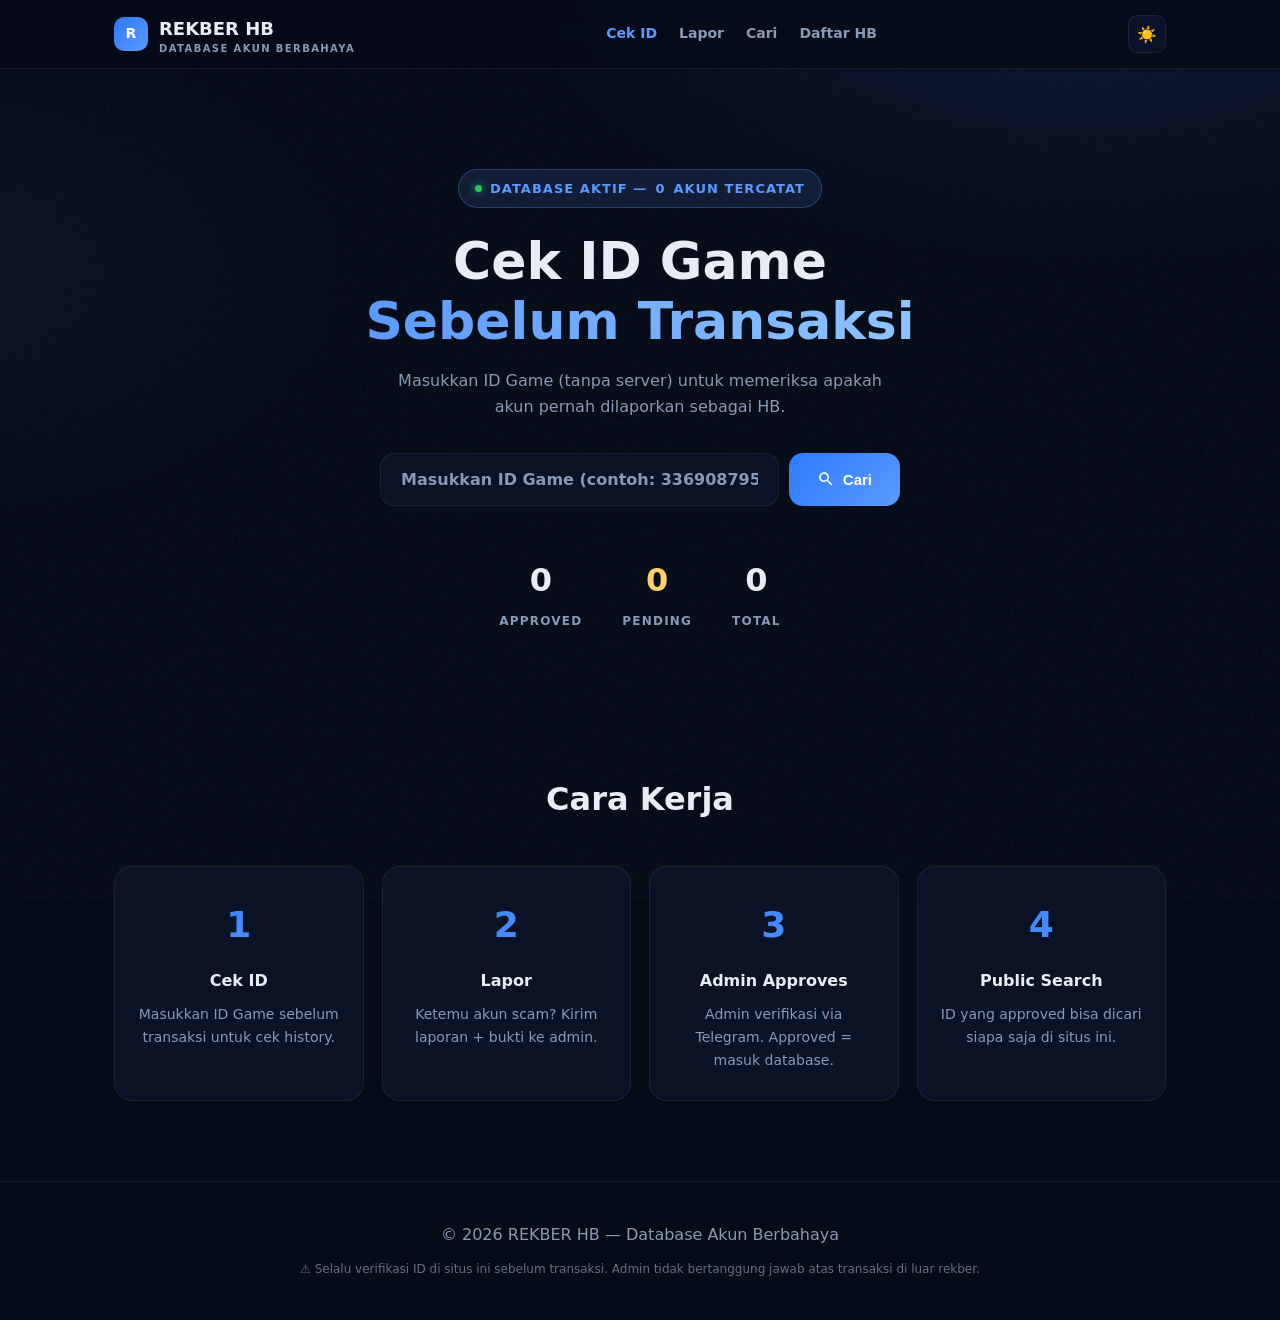
==== hb/index.html @ 45c77234 "Add REKBER HB frontend (database akun berbahaya)" ====
<!DOCTYPE html>
<html lang="id">
<head>
  <meta charset="UTF-8">
  <meta name="viewport" content="width=device-width, initial-scale=1.0">
  <title>REKBER HB — Database Akun Berbahaya</title>
  <meta name="description" content="Database akun berbahaya (HB) untuk komunitas Rekber. Cek ID game sebelum transaksi.">
  <script>document.documentElement.dataset.theme = localStorage.getItem('rekber-theme') || 'dark';</script>
  <link rel="stylesheet" href="assets/css/style.css">
  <link rel="icon" href="assets/img/logo.png">
</head>
<body>

  <!-- Background Effects -->
  <div class="bg-mesh" aria-hidden="true"></div>
  <div class="noise-overlay" aria-hidden="true"></div>

  <!-- NAVBAR -->
  <nav class="navbar">
    <div class="container nav-inner">
      <a href="index.html" class="logo">
        <div class="logo-mark">R</div>
        <div>REKBER HB<small>Database Akun Berbahaya</small></div>
      </a>
      <div class="nav-links">
        <a href="index.html" class="active">Cek ID</a>
        <a href="lapor.html">Lapor</a>
        <a href="search.html">Cari</a>
        <a href="list.html">Daftar HB</a>
      </div>
      <button class="theme-toggle" id="themeToggle" title="Ganti mode">🌙</button>
    </div>
  </nav>

  <!-- HERO + SEARCH -->
  <main class="hero">
    <div class="container">
      <div class="hero-badge">
        <span class="dot"></span>
        Database Aktif — <span id="count">0</span> Akun Tercatat
      </div>

      <h1>Cek ID Game<br><span class="text-gradient">Sebelum Transaksi</span></h1>
      <p>Masukkan ID Game (tanpa server) untuk memeriksa apakah akun pernah dilaporkan sebagai HB.</p>

      <form class="search-box" id="searchForm">
        <input type="text" inputmode="numeric" name="gameId" placeholder="Masukkan ID Game (contoh: 336908795)" autocomplete="off" required>
        <button type="submit">
          <svg viewBox="0 0 24 24"><path d="M15.5 14h-.79l-.28-.27C15.41 12.59 16 11.11 16 9.5 16 5.91 13.09 3 9.5 3S3 5.91 3 9.5 5.91 16 9.5 16c1.61 0 3.09-.59 4.23-1.57l.27.28v.79l5 4.99L20.49 19l-4.99-5zm-6 0C7.01 14 5 11.99 5 9.5S7.01 5 9.5 5 14 7.01 14 9.5 11.99 14 9.5 14z"/></svg>
          Cari
        </button>
      </form>

      <div class="search-result" id="searchResult" style="display:none;">
        <!-- Result will be populated by JS -->
      </div>

      <!-- Quick Stats -->
      <div class="stats">
        <div class="stat">
          <span class="stat-num" id="statApproved">0</span>
          <span class="stat-label">Approved</span>
        </div>
        <div class="stat">
          <span class="stat-num pending" id="statPending">0</span>
          <span class="stat-label">Pending</span>
        </div>
        <div class="stat">
          <span class="stat-num" id="statTotal">0</span>
          <span class="stat-label">Total</span>
        </div>
      </div>
    </div>
  </main>

  <!-- FEATURES -->
  <section class="section">
    <div class="container">
      <h2>Cara Kerja</h2>
      <div class="steps">
        <div class="step">
          <span class="num">1</span>
          <h3>Cek ID</h3>
          <p>Masukkan ID Game sebelum transaksi untuk cek history.</p>
        </div>
        <div class="step">
          <span class="num">2</span>
          <h3>Lapor</h3>
          <p>Ketemu akun scam? Kirim laporan + bukti ke admin.</p>
        </div>
        <div class="step">
          <span class="num">3</span>
          <h3>Admin Approves</h3>
          <p>Admin verifikasi via Telegram. Approved = masuk database.</p>
        </div>
        <div class="step">
          <span class="num">4</span>
          <h3>Public Search</h3>
          <p>ID yang approved bisa dicari siapa saja di situs ini.</p>
        </div>
      </div>
    </div>
  </section>

  <!-- FOOTER -->
  <footer>
    <div class="container">
      <p>© <span id="year"></span> REKBER HB — Database Akun Berbahaya</p>
      <p class="disclaimer">⚠️ Selalu verifikasi ID di situs ini sebelum transaksi. Admin tidak bertanggung jawab atas transaksi di luar rekber.</p>
    </div>
  </footer>

  <script src="assets/js/config.js"></script>
  <script src="assets/js/app.js"></script>
</body>
</html>
---- hb/assets/css/style.css ----
:root{
  --bg:#060b18;
  --surface:rgba(12,22,45,.75);
  --card:#0a1326;
  --line:rgba(255,255,255,.07);
  --ink:#e8edf5;
  --muted:#8899b4;
  --blue:#5b9aff;
  --red:#ff4757;
  --green:#22c55e;
  --gold:#ffd166;
  --shadow:0 18px 45px -18px rgba(0,0,0,.55);
}
[data-theme="light"]{
  --bg:#f4f7fc;
  --surface:rgba(255,255,255,.9);
  --card:#fff;
  --line:rgba(12,22,45,.10);
  --ink:#0c162d;
  --muted:#4b5d7c;
  --shadow:0 18px 45px -18px rgba(15,40,90,.25);
}
*{margin:0;padding:0;box-sizing:border-box}
html{scroll-behavior:smooth}
body{background:var(--bg);color:var(--ink);font-family:'Plus Jakarta Sans',system-ui,sans-serif;font-size:16px;line-height:1.65;min-height:100vh;overflow-x:hidden}
a{color:inherit;text-decoration:none}
.container{max-width:1100px;margin:0 auto;padding:0 24px}

/* Background */
.bg-mesh{position:fixed;inset:0;z-index:-2;background:radial-gradient(900px 480px at 85% -5%,rgba(45,122,255,.12),transparent 65%),radial-gradient(700px 420px at -5% 30%,rgba(91,154,255,.06),transparent 60%),var(--bg)}
.noise-overlay{position:fixed;inset:0;z-index:-1;opacity:.03;background-image:url("data:image/svg+xml,%3Csvg viewBox='0 0 256 256' xmlns='http://www.w3.org/2000/svg'%3E%3Cfilter id='n'%3E%3CfeTurbulence type='fractalNoise' baseFrequency='0.85' numOctaves='4' stitchTiles='stitch'/%3E%3C/filter%3E%3Crect width='100%25' height='100%25' filter='url(%23n)'/%3E%3C/svg%3E")}

/* Navbar */
.navbar{position:sticky;top:0;z-index:100;background:rgba(6,11,24,.85);backdrop-filter:blur(14px);border-bottom:1px solid var(--line)}
[data-theme="light"] .navbar{background:rgba(244,247,252,.85)}
.nav-inner{display:flex;align-items:center;justify-content:space-between;height:68px}
.logo{display:flex;align-items:center;gap:11px;font-weight:800;font-size:18px}
.logo-mark{width:34px;height:34px;border-radius:10px;background:linear-gradient(135deg,#2d7aff,#5b9aff);display:grid;place-items:center;color:#fff;font-size:14px;font-weight:800}
.logo small{display:block;font-size:10px;font-weight:600;letter-spacing:.14em;color:var(--muted);text-transform:uppercase;line-height:1}
.nav-links{display:flex;gap:22px}
.nav-links a{font-size:14px;font-weight:600;color:var(--muted);transition:color .2s}
.nav-links a:hover,.nav-links a.active{color:var(--blue)}
.theme-toggle{width:38px;height:38px;border-radius:10px;border:1px solid var(--line);background:var(--surface);color:var(--muted);cursor:pointer;font-size:16px}
@media(max-width:640px){.nav-links{display:none}}

/* Hero */
.hero{padding:100px 0 60px;text-align:center}
.hero-badge{display:inline-flex;align-items:center;gap:8px;font-size:13px;font-weight:700;letter-spacing:.08em;text-transform:uppercase;color:var(--blue);background:rgba(91,154,255,.12);border:1px solid rgba(91,154,255,.3);padding:8px 16px;border-radius:100px;margin-bottom:24px}
.hero-badge .dot{width:7px;height:7px;border-radius:50%;background:var(--green);box-shadow:0 0 10px var(--green);animation:pulse 2s infinite}
@keyframes pulse{50%{opacity:.5}}
.hero h1{font-size:clamp(30px,5vw,52px);font-weight:800;line-height:1.15;margin-bottom:16px}
.text-gradient{background:linear-gradient(90deg,var(--blue),#8ec5ff);-webkit-background-clip:text;background-clip:text;-webkit-text-fill-color:transparent}
.hero p{color:var(--muted);max-width:520px;margin:0 auto 32px}

/* Search Box */
.search-box{display:flex;gap:10px;max-width:520px;margin:0 auto 24px}
.search-box input{flex:1;background:var(--card);border:1px solid var(--line);color:var(--ink);font-family:inherit;font-size:16px;font-weight:600;padding:16px 20px;border-radius:14px;outline:none;transition:border .2s}
.search-box input:focus{border-color:var(--blue)}
.search-box input::placeholder{color:var(--muted)}
.search-box button{display:inline-flex;align-items:center;gap:8px;background:linear-gradient(135deg,#2d7aff,#5b9aff);color:#fff;font-weight:700;font-size:15px;padding:16px 28px;border:none;border-radius:14px;cursor:pointer;transition:transform .2s;white-space:nowrap}
.search-box button:hover{transform:translateY(-2px)}
.search-box button svg{width:18px;height:18px;fill:currentColor}
@media(max-width:480px){.search-box{flex-direction:column}.search-box button{justify-content:center}}

/* Search Result */
.search-result{max-width:520px;margin:0 auto;background:var(--card);border:1px solid var(--line);border-radius:18px;padding:24px;text-align:left}
.search-result.found{border-color:rgba(255,71,87,.4)}
.search-result.clean{border-color:rgba(34,197,94,.4)}
.search-result .loading{color:var(--muted);text-align:center;padding:20px}
.loading .dot{display:inline-block;width:8px;height:8px;border-radius:50%;background:var(--blue);margin-right:8px;animation:pulse 1s infinite}
.result-header{margin-bottom:16px}
.status-badge{display:inline-block;font-size:12px;font-weight:800;letter-spacing:.06em;padding:6px 14px;border-radius:100px}
.status-badge.danger{background:rgba(255,71,87,.15);color:var(--red);border:1px solid rgba(255,71,87,.3)}
.status-badge.safe{background:rgba(34,197,94,.15);color:var(--green);border:1px solid rgba(34,197,94,.3)}
.result-body{display:flex;gap:16px;margin-bottom:16px}
.result-body img{width:80px;height:80px;border-radius:12px;object-fit:cover;flex:none}
.result-info h3{font-size:18px;margin-bottom:8px}
.result-info p{font-size:14px;color:var(--muted);margin-bottom:4px}
.result-info .approved{color:var(--green);font-weight:600;font-size:13px;margin-top:8px}
.btn-detail{display:inline-block;margin-top:8px;font-size:14px;font-weight:700;color:var(--blue)}
.search-result.show{display:block;animation:fadeUp .4s ease}
@keyframes fadeUp{from{opacity:0;transform:translateY(12px)}to{opacity:1;transform:none}}
.hint{font-size:13px;color:var(--muted);margin-top:8px}

/* Stats */
.stats{display:flex;justify-content:center;gap:40px;margin-top:48px}
.stat{text-align:center}
.stat-num{font-size:32px;font-weight:800;display:block}
.stat-num.pending{color:var(--gold)}
.stat-label{font-size:12px;font-weight:600;letter-spacing:.1em;text-transform:uppercase;color:var(--muted)}

/* Steps */
.section{padding:80px 0}
.section h2{text-align:center;font-size:32px;font-weight:800;margin-bottom:40px}
.steps{display:grid;grid-template-columns:repeat(4,1fr);gap:18px}
.step{background:var(--card);border:1px solid var(--line);border-radius:18px;padding:28px 22px;text-align:center}
.step .num{display:block;font-size:36px;font-weight:800;background:linear-gradient(135deg,#2d7aff,#5b9aff);-webkit-background-clip:text;background-clip:text;-webkit-text-fill-color:transparent;margin-bottom:14px}
.step h3{font-size:16px;margin-bottom:8px}
.step p{font-size:14px;color:var(--muted)}
@media(max-width:800px){.steps{grid-template-columns:repeat(2,1fr)}}
@media(max-width:480px){.steps{grid-template-columns:1fr}}

/* Footer */
footer{border-top:1px solid var(--line);padding:40px 0;text-align:center;color:var(--muted)}
footer .disclaimer{font-size:12px;margin-top:12px;opacity:.7}
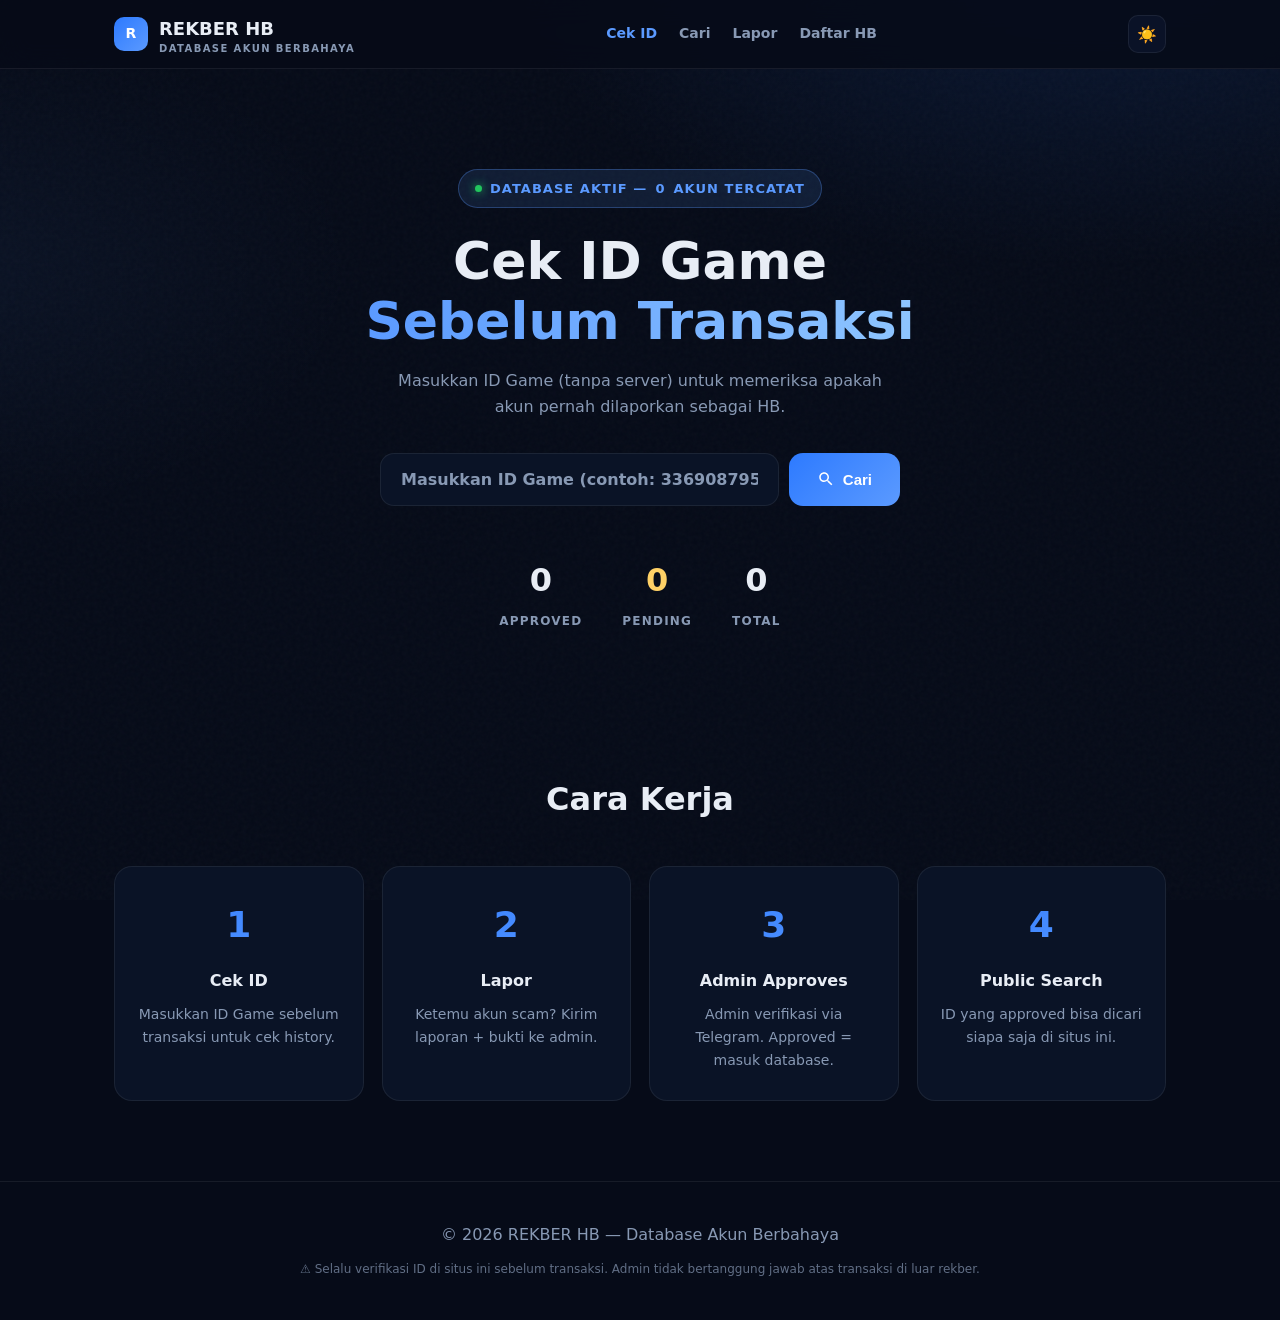
==== commit a25ee5e7: "Fix menu: tambah hamburger mobile + halaman search.html" ====
--- a/hb/index.html
+++ b/hb/index.html
@@ -22,13 +22,16 @@
         <div class="logo-mark">R</div>
         <div>REKBER HB<small>Database Akun Berbahaya</small></div>
       </a>
-      <div class="nav-links">
+      <div class="nav-links" id="navLinks">
         <a href="index.html" class="active">Cek ID</a>
+        <a href="search.html">Cari</a>
         <a href="lapor.html">Lapor</a>
-        <a href="search.html">Cari</a>
         <a href="list.html">Daftar HB</a>
       </div>
-      <button class="theme-toggle" id="themeToggle" title="Ganti mode">🌙</button>
+      <div class="nav-cta">
+        <button class="theme-toggle" id="themeToggle" title="Ganti mode">🌙</button>
+        <button class="hamburger" id="hamburger" aria-label="Menu">☰</button>
+      </div>
     </div>
   </nav>
 
--- a/hb/assets/css/style.css
+++ b/hb/assets/css/style.css
@@ -41,7 +41,15 @@
 .nav-links a{font-size:14px;font-weight:600;color:var(--muted);transition:color .2s}
 .nav-links a:hover,.nav-links a.active{color:var(--blue)}
 .theme-toggle{width:38px;height:38px;border-radius:10px;border:1px solid var(--line);background:var(--surface);color:var(--muted);cursor:pointer;font-size:16px}
-@media(max-width:640px){.nav-links{display:none}}
+.nav-cta{display:flex;align-items:center;gap:10px}
+.hamburger{display:none;width:38px;height:38px;border-radius:10px;border:1px solid var(--line);background:var(--surface);color:var(--ink);cursor:pointer;font-size:18px}
+@media(max-width:640px){
+  .hamburger{display:block}
+  .nav-links{display:none;position:absolute;top:68px;left:0;right:0;flex-direction:column;gap:0;background:var(--surface);backdrop-filter:blur(14px);border-bottom:1px solid var(--line);padding:8px 24px 16px}
+  .nav-links.open{display:flex}
+  .nav-links a{padding:12px 0;border-bottom:1px solid var(--line);font-size:15px}
+  .nav-links a:last-child{border-bottom:none}
+}
 
 /* Hero */
 .hero{padding:100px 0 60px;text-align:center}
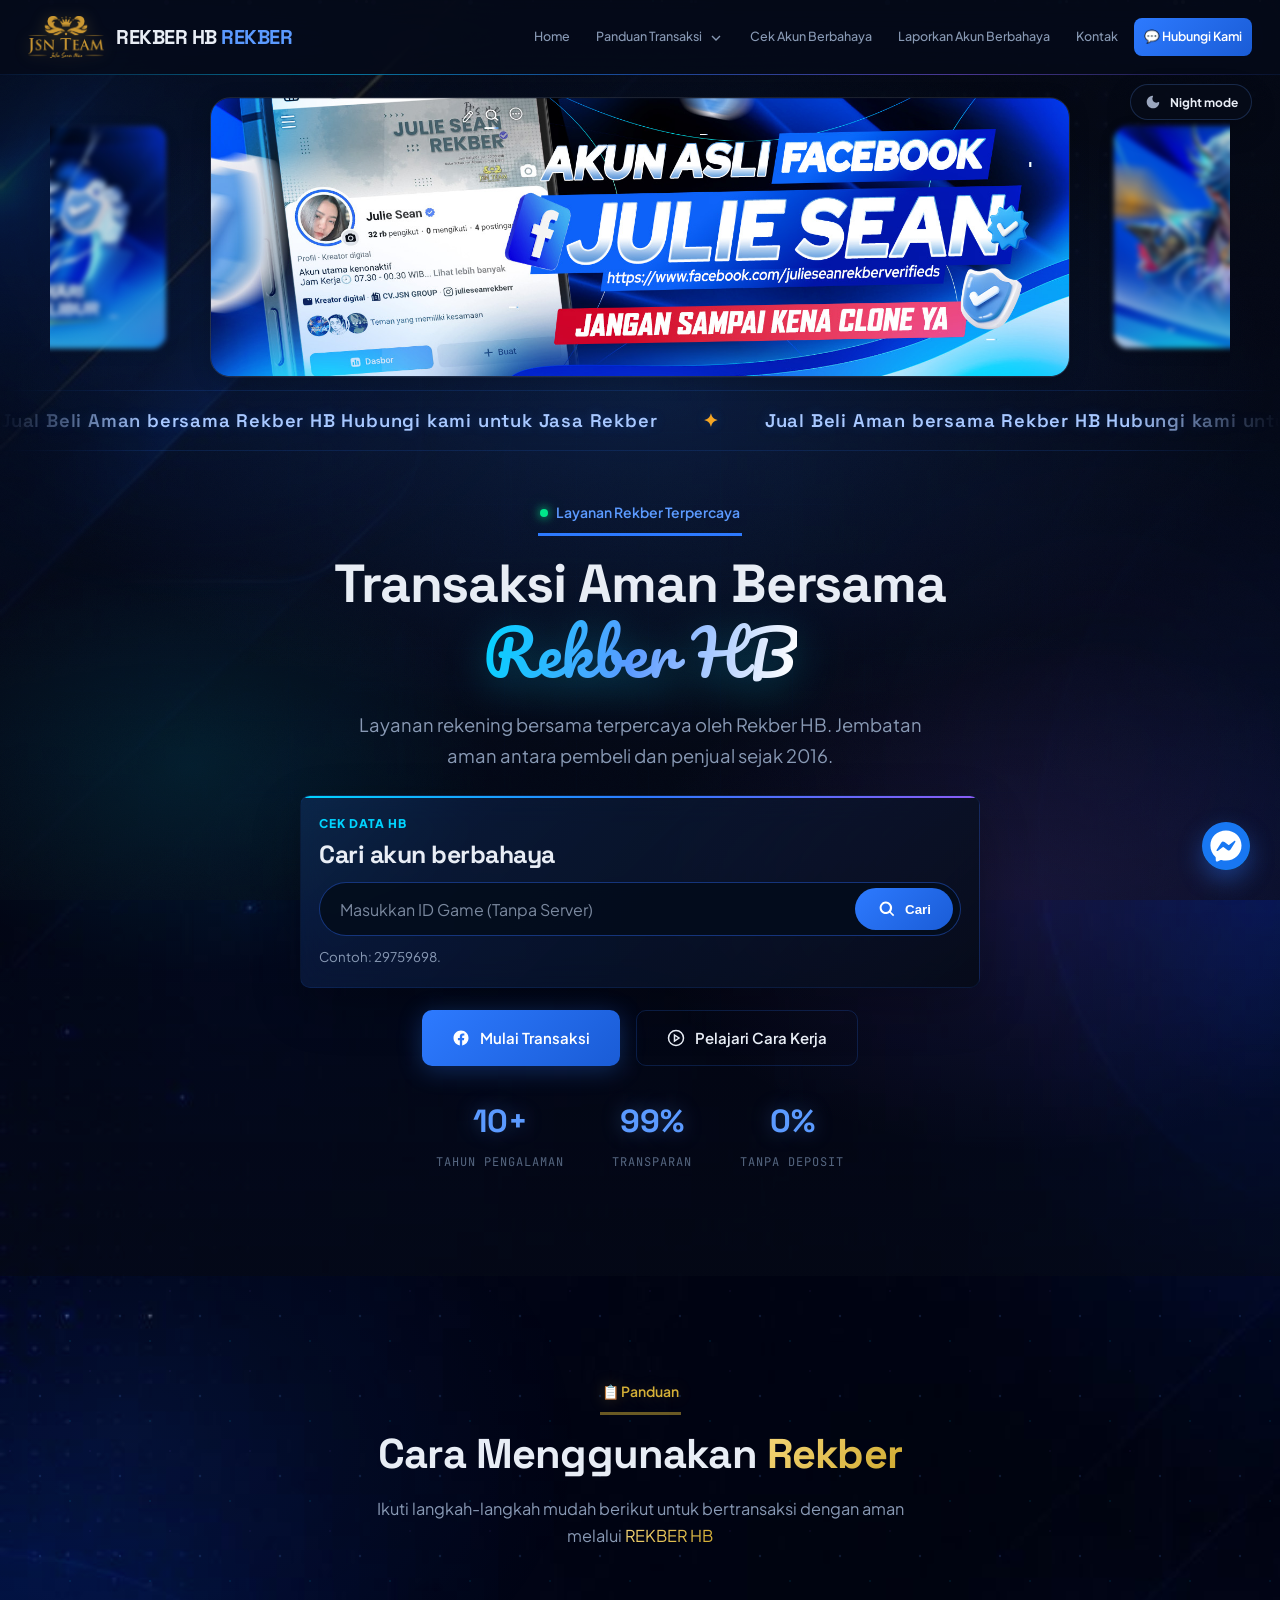
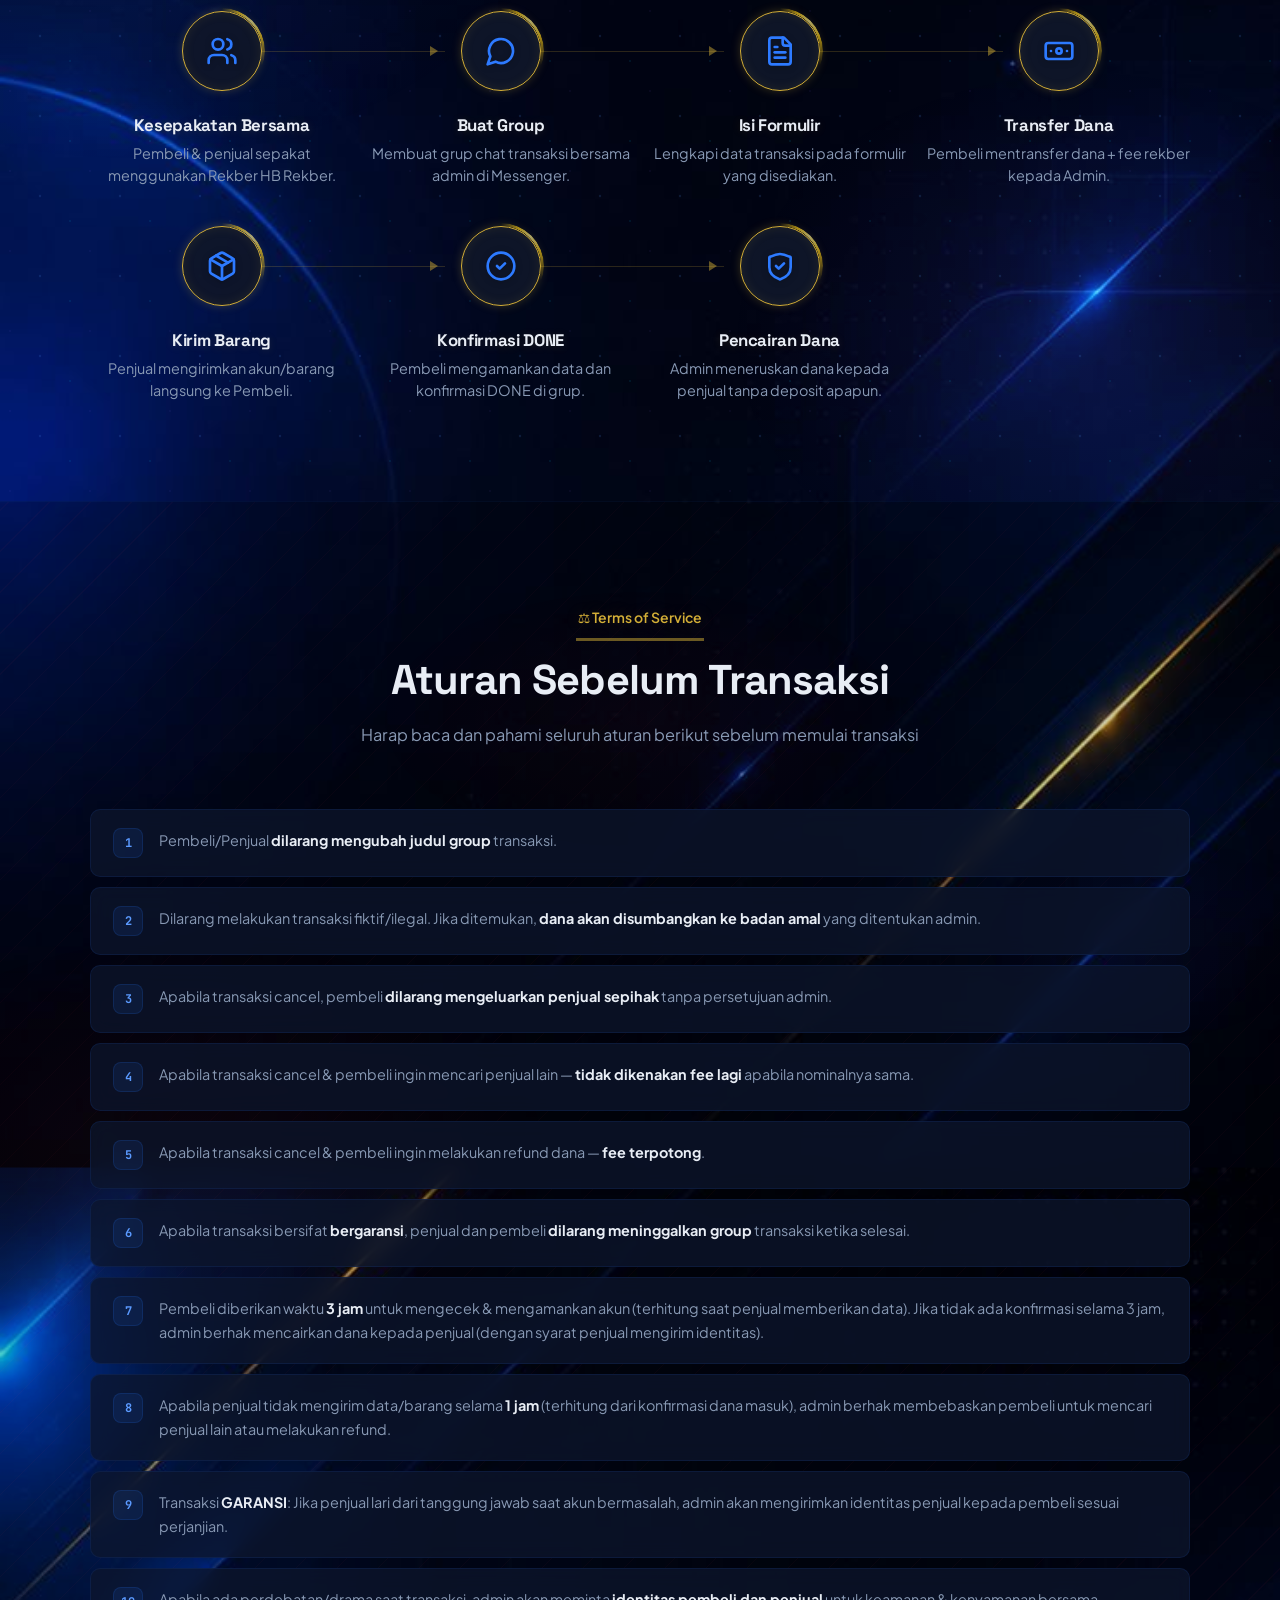
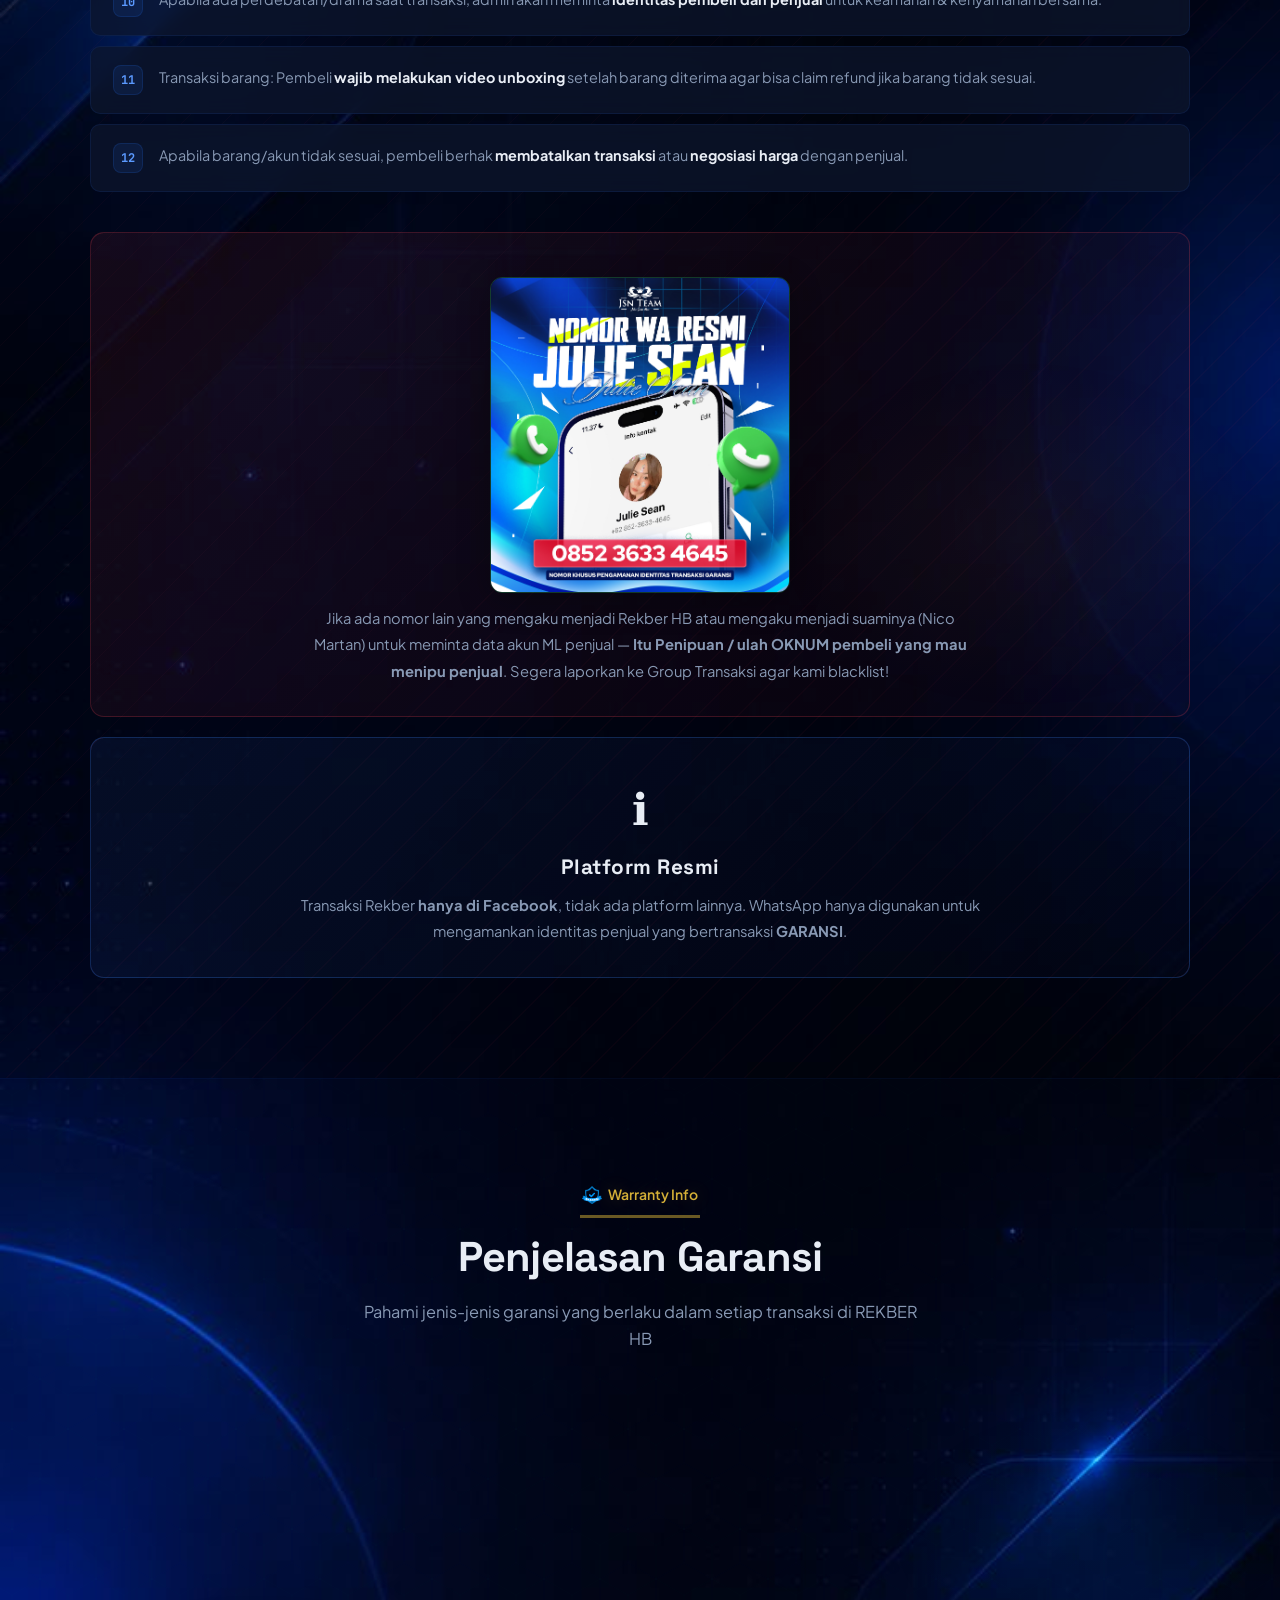
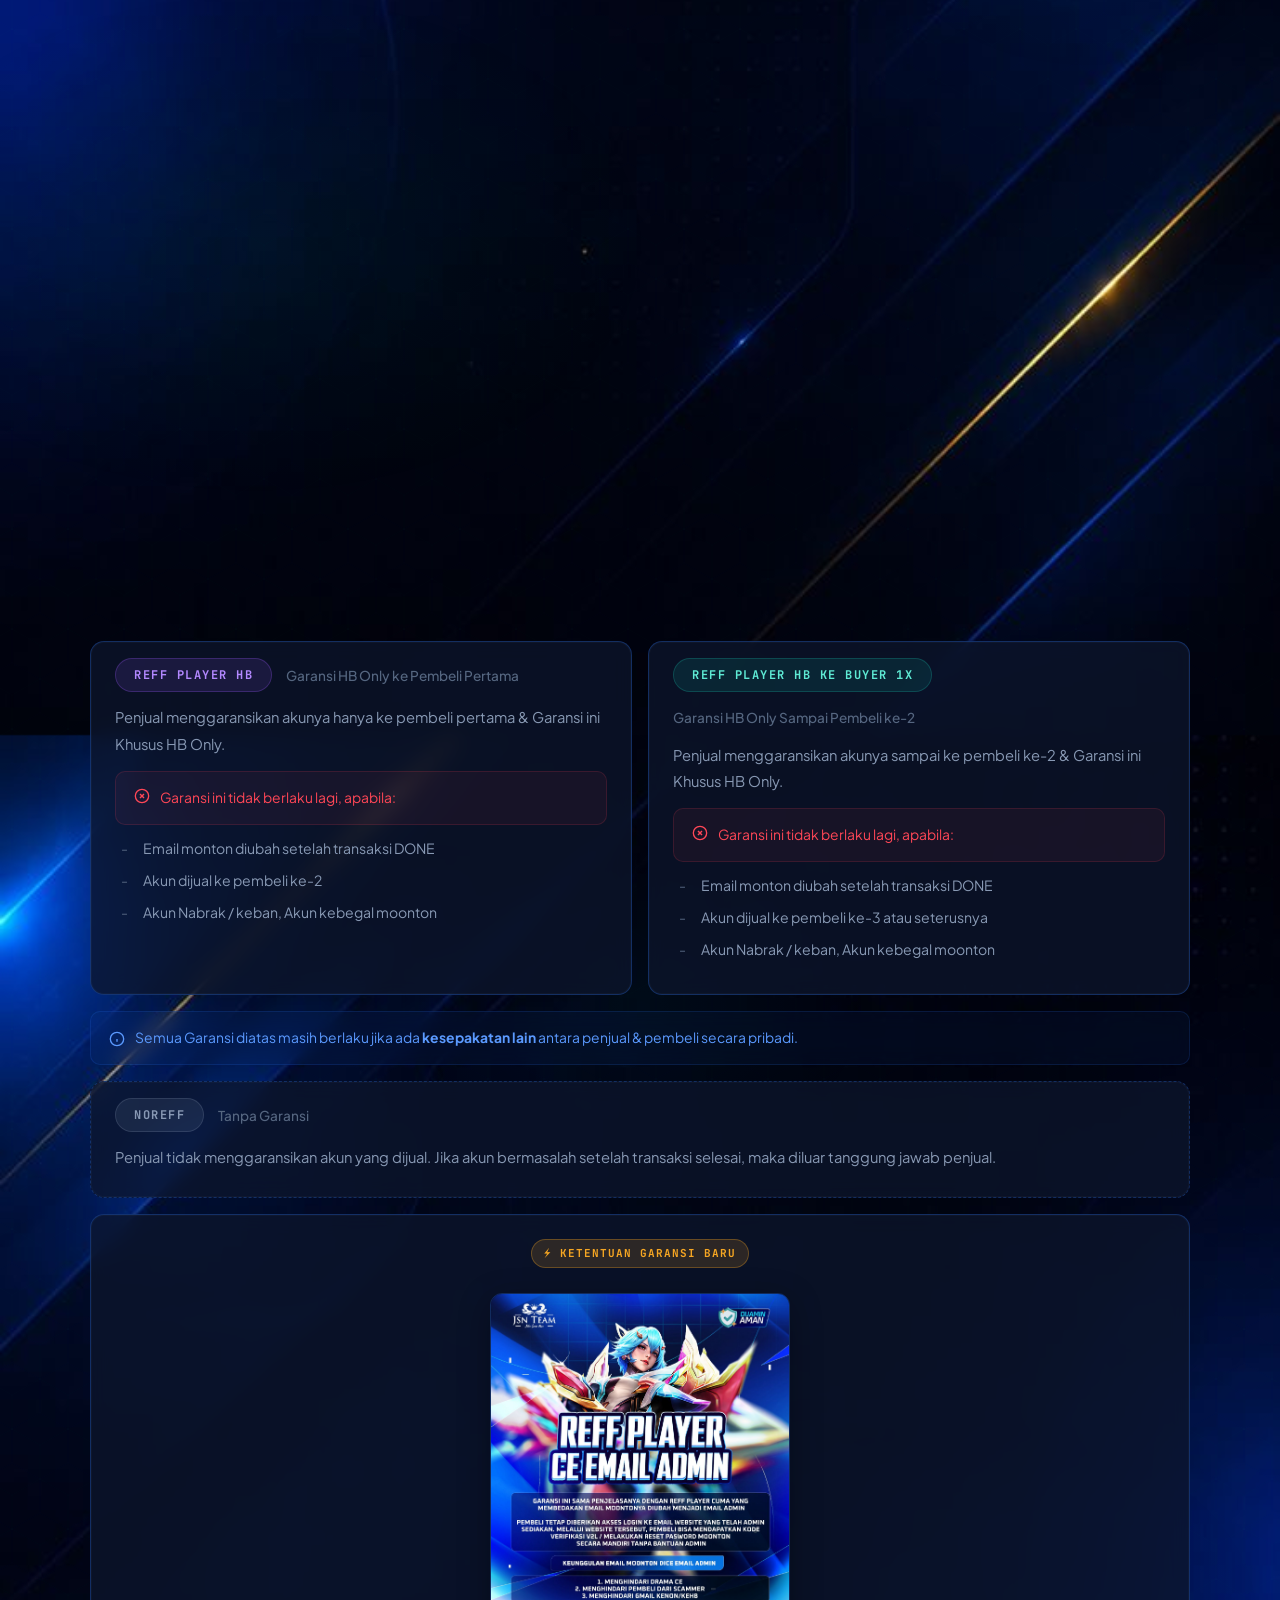
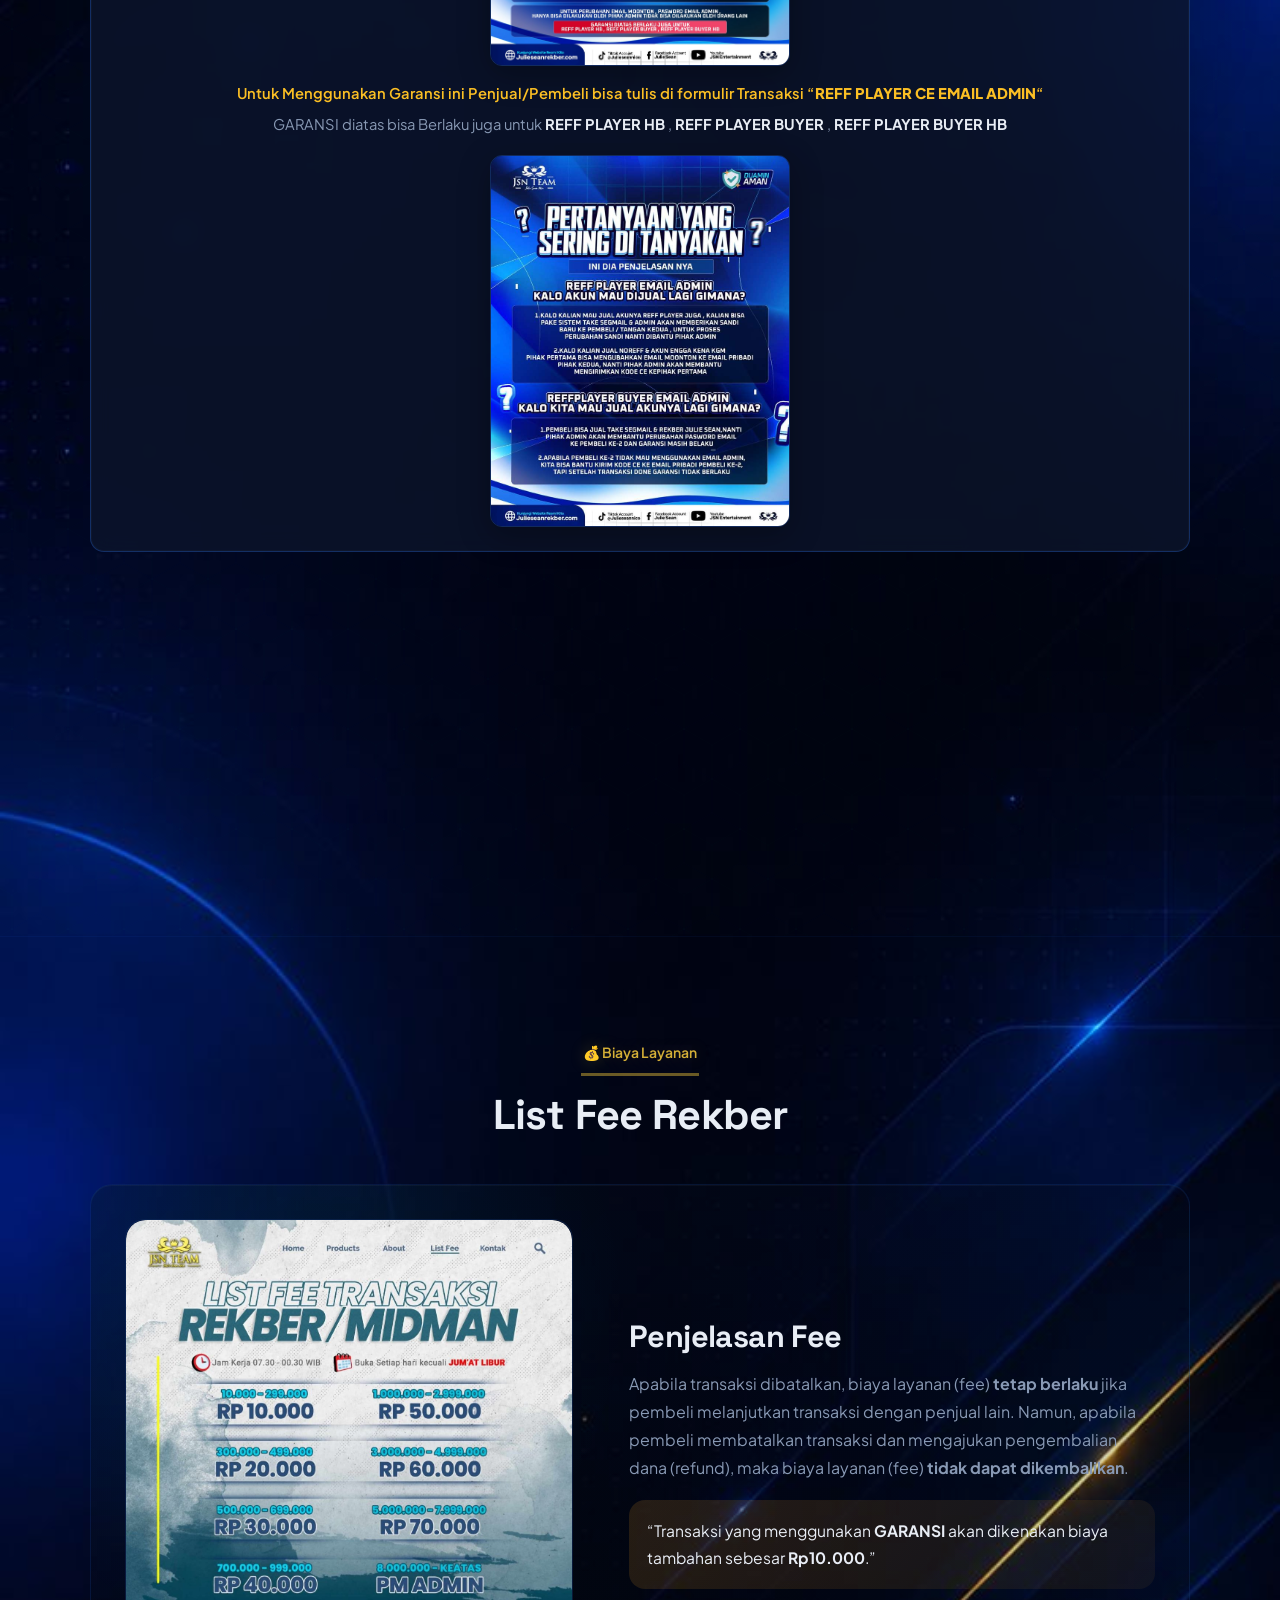
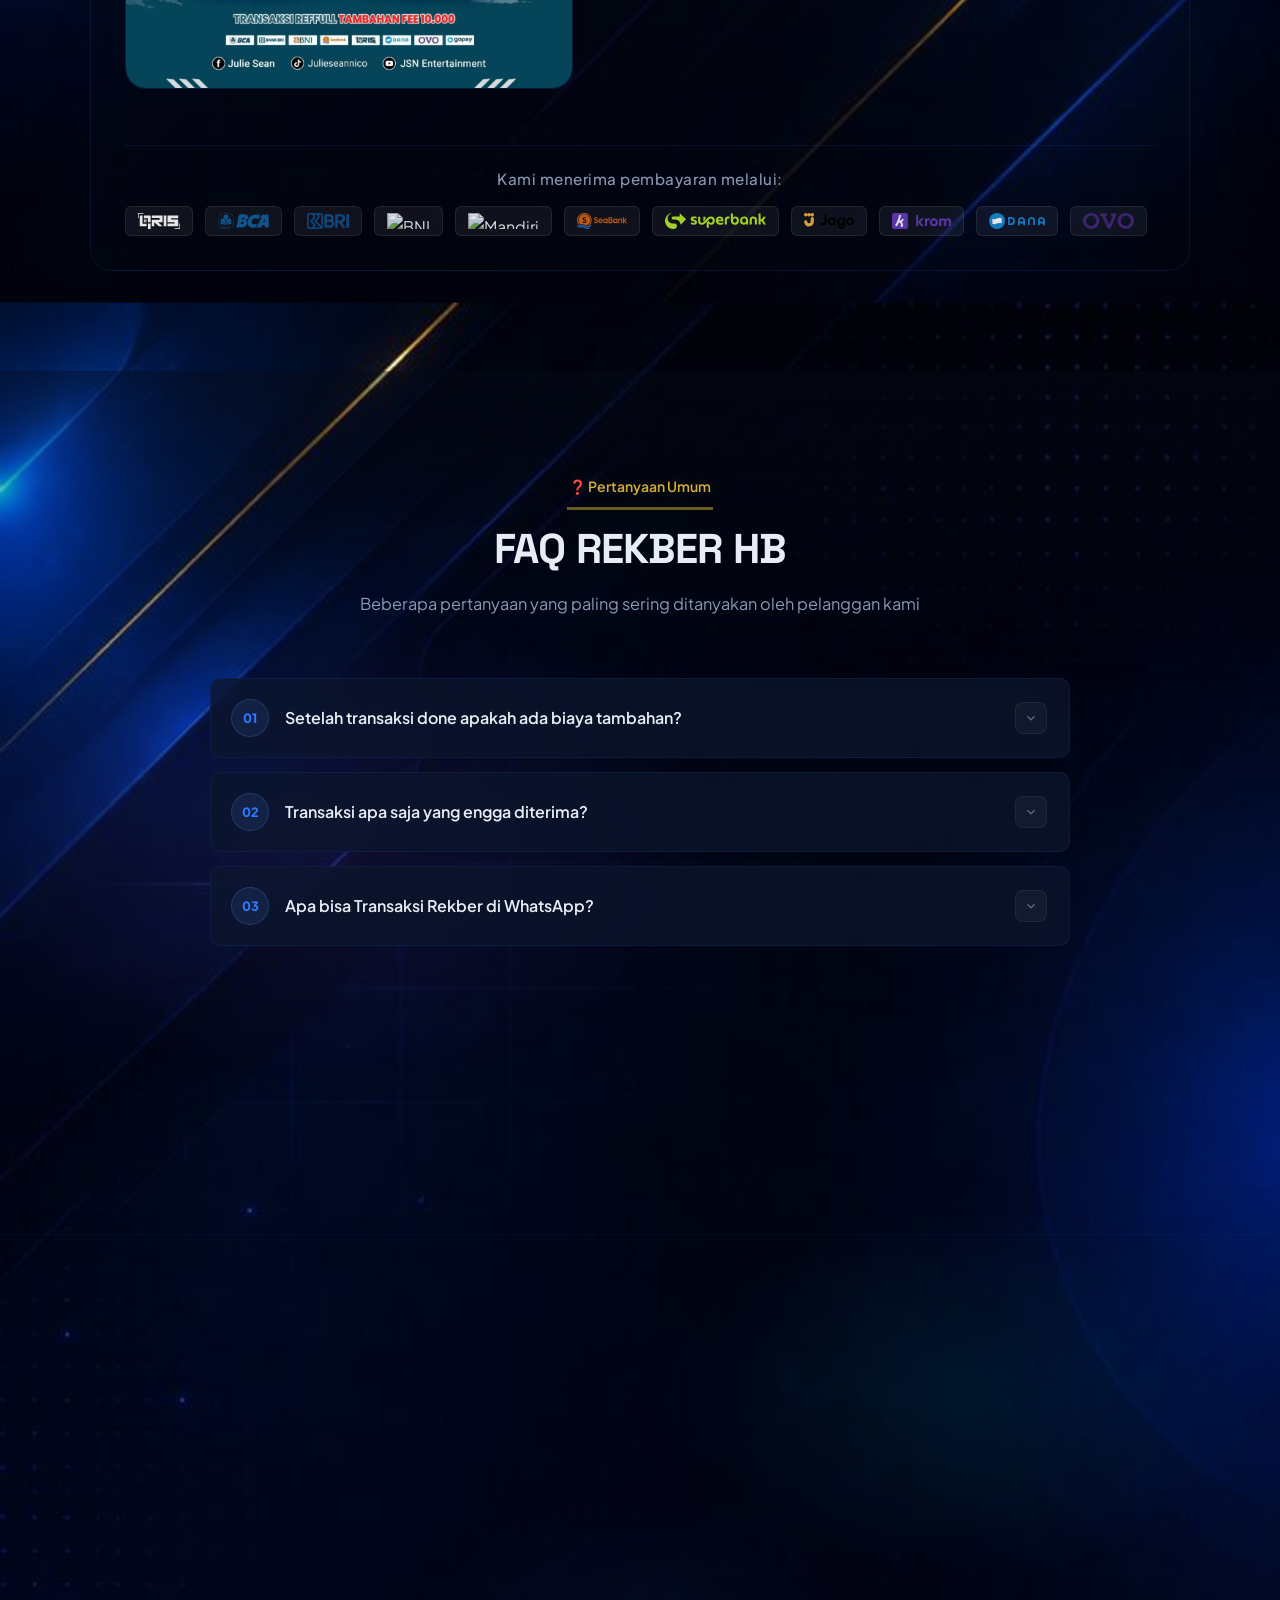
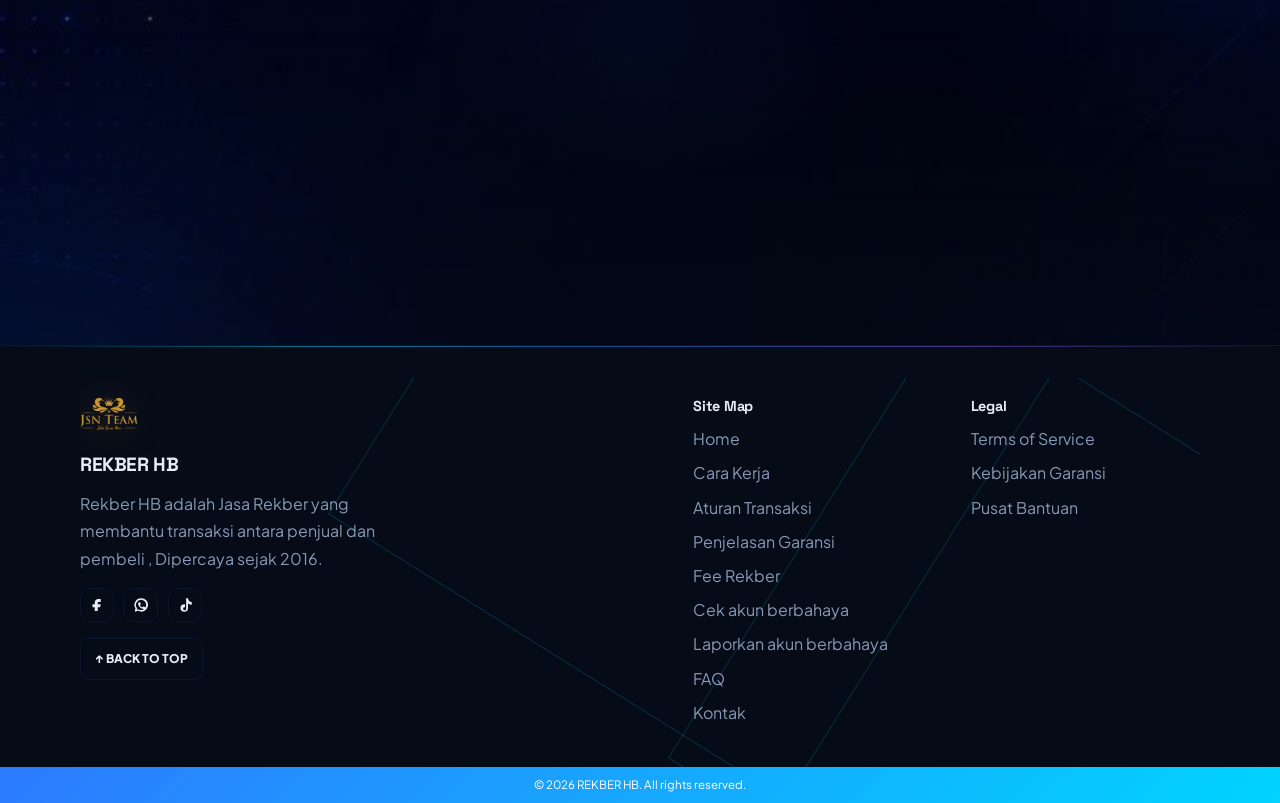
==== commit ef5ba892: "Frontend full JSN-style: hero carousel, panduan, aturan, garansi, fee, FAQ, cek/lapor akun berbahaya" ====
--- a/hb/index.html
+++ b/hb/index.html
@@ -1,119 +1,838 @@
 <!DOCTYPE html>
 <html lang="id">
+
 <head>
   <meta charset="UTF-8">
   <meta name="viewport" content="width=device-width, initial-scale=1.0">
-  <title>REKBER HB — Database Akun Berbahaya</title>
-  <meta name="description" content="Database akun berbahaya (HB) untuk komunitas Rekber. Cek ID game sebelum transaksi.">
-  <script>document.documentElement.dataset.theme = localStorage.getItem('rekber-theme') || 'dark';</script>
-  <link rel="stylesheet" href="assets/css/style.css">
+  <title>REKBER HB — Jasa Rekening Bersama Terpercaya Since 2016</title>
+  <meta name="description"
+    content="REKBER HB REKBER — Layanan rekening bersama terpercaya sejak 2016. Transaksi aman, cepat, dan transparan.">
+  <meta name="keywords" content="rekber, rekening bersama, jual beli aman, Rekber HB, REKBER HB">
+  <script>
+    document.documentElement.dataset.theme = localStorage.getItem('jsn-theme') || 'dark';
+  </script>
+  <link rel="stylesheet" href="assets/css/style.css?v=2026-06-08_v2_1">
   <link rel="icon" href="assets/img/logo.png">
+  <script src="components/header.js?v=2026-07-12_v2" defer></script>
+  <script src="components/footer.js?v=2026-07-12_v2" defer></script>
+  <script src="components/theme.js" defer></script>
+
+  <!-- SEO & Social Share -->
+  <meta name="author" content="REKBER HB REKBER">
+  <meta name="robots" content="index, follow">
+  <link rel="canonical" href="https://your-domain.com/">
+  <!-- Open Graph (Facebook, WhatsApp, Telegram) -->
+  <meta property="og:type" content="website">
+  <meta property="og:title" content="REKBER HB — Jasa Rekening Bersama Terpercaya Since 2016">
+  <meta property="og:description"
+    content="REKBER HB REKBER — Layanan rekening bersama terpercaya sejak 2016. Transaksi aman, cepat, dan transparan.">
+  <meta property="og:image" content="https://your-domain.com/assets/img/og-image.png">
+  <meta property="og:image:width" content="1024">
+  <meta property="og:image:height" content="1024">
+  <meta property="og:url" content="https://your-domain.com/">
+  <meta property="og:site_name" content="REKBER HB REKBER">
+  <meta property="og:locale" content="id_ID">
+  <!-- Twitter Card -->
+  <meta name="twitter:card" content="summary_large_image">
+  <meta name="twitter:title" content="REKBER HB — Jasa Rekening Bersama Terpercaya Since 2016">
+  <meta name="twitter:description"
+    content="REKBER HB REKBER — Layanan rekening bersama terpercaya sejak 2016. Transaksi aman, cepat, dan transparan.">
+  <meta name="twitter:image" content="https://your-domain.com/assets/img/og-image.png">
 </head>
+
 <body>
 
   <!-- Background Effects -->
   <div class="bg-mesh" aria-hidden="true"></div>
   <div class="noise-overlay" aria-hidden="true"></div>
 
-  <!-- NAVBAR -->
-  <nav class="navbar">
-    <div class="container nav-inner">
-      <a href="index.html" class="logo">
-        <div class="logo-mark">R</div>
-        <div>REKBER HB<small>Database Akun Berbahaya</small></div>
-      </a>
-      <div class="nav-links" id="navLinks">
-        <a href="index.html" class="active">Cek ID</a>
-        <a href="search.html">Cari</a>
-        <a href="lapor.html">Lapor</a>
-        <a href="list.html">Daftar HB</a>
-      </div>
-      <div class="nav-cta">
-        <button class="theme-toggle" id="themeToggle" title="Ganti mode">🌙</button>
-        <button class="hamburger" id="hamburger" aria-label="Menu">☰</button>
-      </div>
-    </div>
-  </nav>
-
-  <!-- HERO + SEARCH -->
-  <main class="hero">
-    <div class="container">
+  <!-- NAVBAR (loaded from components/header.js) -->
+  <div id="header-placeholder"></div>
+
+  <!-- HERO -->
+  <section class="hero" id="hero">
+    <div class="hero-bg"></div>
+    <div class="hero-grid"></div>
+    <div class="particles" id="particles"></div>
+    <div class="glow-orb" aria-hidden="true"></div>
+    <div class="glow-orb" aria-hidden="true"></div>
+    <div class="glow-orb" aria-hidden="true"></div>
+    <div class="hero-content">
+      <div class="hero-carousel" data-hero-carousel>
+        <div class="hero-banner is-active"><img src="assets/img/banner/jsn-banner-1.svg" alt="Banner REKBER HB 1">
+        </div>
+        <div class="hero-banner is-next"><img src="assets/img/banner/jsn-banner-2.svg?v=2026-07-17_v2" alt="Banner REKBER HB 2"
+            loading="lazy"></div>
+        <div class="hero-banner"><img src="assets/img/banner/jsn-banner-3.svg" alt="Banner REKBER HB 3" loading="lazy">
+        </div>
+        <div class="hero-banner is-prev"><img src="assets/img/banner/jsn-banner-4.svg" alt="Banner REKBER HB 4"
+            loading="lazy"></div>
+        <div class="hero-banner"><img src="assets/img/banner/jsn-banner-5.svg" alt="Banner REKBER HB 5" loading="lazy">
+        </div>
+      </div>
+
+      <div class="marquee-container">
+        <div class="marquee-text">
+          <span>Jual Beli Aman bersama Rekber HB Hubungi kami untuk Jasa Rekber</span>
+          <span class="ticker-separator" style="margin: 0 40px; color: #f5a623; font-weight: bold;">✦</span>
+          <span>Jual Beli Aman bersama Rekber HB Hubungi kami untuk Jasa Rekber</span>
+          <span class="ticker-separator" style="margin: 0 40px; color: #f5a623; font-weight: bold;">✦</span>
+          <span>Jual Beli Aman bersama Rekber HB Hubungi kami untuk Jasa Rekber</span>
+          <span class="ticker-separator" style="margin: 0 40px; color: #f5a623; font-weight: bold;">✦</span>
+        </div>
+        <div class="marquee-text" aria-hidden="true">
+          <span>Jual Beli Aman bersama Rekber HB Hubungi kami untuk Jasa Rekber</span>
+          <span class="ticker-separator" style="margin: 0 40px; color: #f5a623; font-weight: bold;">✦</span>
+          <span>Jual Beli Aman bersama Rekber HB Hubungi kami untuk Jasa Rekber</span>
+          <span class="ticker-separator" style="margin: 0 40px; color: #f5a623; font-weight: bold;">✦</span>
+          <span>Jual Beli Aman bersama Rekber HB Hubungi kami untuk Jasa Rekber</span>
+          <span class="ticker-separator" style="margin: 0 40px; color: #f5a623; font-weight: bold;">✦</span>
+        </div>
+      </div>
       <div class="hero-badge">
         <span class="dot"></span>
-        Database Aktif — <span id="count">0</span> Akun Tercatat
-      </div>
-
-      <h1>Cek ID Game<br><span class="text-gradient">Sebelum Transaksi</span></h1>
-      <p>Masukkan ID Game (tanpa server) untuk memeriksa apakah akun pernah dilaporkan sebagai HB.</p>
-
-      <form class="search-box" id="searchForm">
-        <input type="text" inputmode="numeric" name="gameId" placeholder="Masukkan ID Game (contoh: 336908795)" autocomplete="off" required>
-        <button type="submit">
-          <svg viewBox="0 0 24 24"><path d="M15.5 14h-.79l-.28-.27C15.41 12.59 16 11.11 16 9.5 16 5.91 13.09 3 9.5 3S3 5.91 3 9.5 5.91 16 9.5 16c1.61 0 3.09-.59 4.23-1.57l.27.28v.79l5 4.99L20.49 19l-4.99-5zm-6 0C7.01 14 5 11.99 5 9.5S7.01 5 9.5 5 14 7.01 14 9.5 11.99 14 9.5 14z"/></svg>
-          Cari
-        </button>
-      </form>
-
-      <div class="search-result" id="searchResult" style="display:none;">
-        <!-- Result will be populated by JS -->
-      </div>
-
-      <!-- Quick Stats -->
-      <div class="stats">
+        Layanan Rekber Terpercaya
+      </div>
+      <h1>Transaksi Aman Bersama<br><span class="gradient-text cursive-name">Rekber HB</span></h1>
+      <p>Layanan rekening bersama terpercaya oleh Rekber HB. Jembatan aman antara pembeli dan penjual sejak 2016.</p>
+      <div class="hero-check-panel">
+        <span>Cek Data HB</span>
+        <h2>Cari akun berbahaya</h2>
+        <form class="hero-check-form" data-home-hb-form>
+          <input type="text" inputmode="numeric" name="gameId" placeholder="Masukkan ID Game (Tanpa Server)"
+            autocomplete="off">
+          <button type="submit" aria-label="Cari ID Game">
+            <svg viewBox="0 0 24 24" aria-hidden="true">
+              <path
+                d="m20.7 19.3-4.1-4.1a7.5 7.5 0 1 0-1.4 1.4l4.1 4.1 1.4-1.4ZM5.5 10.5a5 5 0 1 1 10 0 5 5 0 0 1-10 0Z" />
+            </svg>
+            Cari
+          </button>
+        </form>
+        <small>Contoh: 29759698.</small>
+      </div>
+      <div class="hero-buttons">
+        <a href="https://www.facebook.com/share/1AR71RVYaF/?mibextid=wwXIfr" target="_blank" class="btn btn-primary">
+          <svg width="18" height="18" viewBox="0 0 24 24" fill="currentColor">
+            <path
+              d="M12 2C6.477 2 2 6.477 2 12c0 4.991 3.657 9.128 8.438 9.879V14.89h-2.54V12h2.54V9.797c0-2.506 1.492-3.89 3.777-3.89 1.094 0 2.238.195 2.238.195v2.46h-1.26c-1.243 0-1.63.771-1.63 1.562V12h2.773l-.443 2.89h-2.33v6.989C18.343 21.129 22 16.99 22 12c0-5.523-4.477-10-10-10z" />
+          </svg>
+          Mulai Transaksi
+        </a>
+        <a href="#cara-kerja" class="btn btn-outline">
+          <svg width="18" height="18" viewBox="0 0 24 24" fill="none" stroke="currentColor" stroke-width="2">
+            <circle cx="12" cy="12" r="10" />
+            <polygon points="10 8 16 12 10 16 10 8" />
+          </svg>
+          Pelajari Cara Kerja
+        </a>
+      </div>
+      <div class="hero-stats">
         <div class="stat">
-          <span class="stat-num" id="statApproved">0</span>
-          <span class="stat-label">Approved</span>
+          <div class="stat-number" id="statYears">10+</div>
+          <div class="stat-label">Tahun Pengalaman</div>
         </div>
         <div class="stat">
-          <span class="stat-num pending" id="statPending">0</span>
-          <span class="stat-label">Pending</span>
+          <div class="stat-number">100%</div>
+          <div class="stat-label">Transparan</div>
         </div>
         <div class="stat">
-          <span class="stat-num" id="statTotal">0</span>
-          <span class="stat-label">Total</span>
-        </div>
-      </div>
-    </div>
-  </main>
-
-  <!-- FEATURES -->
-  <section class="section">
-    <div class="container">
-      <h2>Cara Kerja</h2>
-      <div class="steps">
-        <div class="step">
-          <span class="num">1</span>
-          <h3>Cek ID</h3>
-          <p>Masukkan ID Game sebelum transaksi untuk cek history.</p>
-        </div>
-        <div class="step">
-          <span class="num">2</span>
-          <h3>Lapor</h3>
-          <p>Ketemu akun scam? Kirim laporan + bukti ke admin.</p>
-        </div>
-        <div class="step">
-          <span class="num">3</span>
-          <h3>Admin Approves</h3>
-          <p>Admin verifikasi via Telegram. Approved = masuk database.</p>
-        </div>
-        <div class="step">
-          <span class="num">4</span>
-          <h3>Public Search</h3>
-          <p>ID yang approved bisa dicari siapa saja di situs ini.</p>
+          <div class="stat-number">0%</div>
+          <div class="stat-label">Tanpa Deposit</div>
         </div>
       </div>
     </div>
   </section>
 
-  <!-- FOOTER -->
-  <footer>
-    <div class="container">
-      <p>© <span id="year"></span> REKBER HB — Database Akun Berbahaya</p>
-      <p class="disclaimer">⚠️ Selalu verifikasi ID di situs ini sebelum transaksi. Admin tidak bertanggung jawab atas transaksi di luar rekber.</p>
+  <!-- CARA KERJA -->
+  <section class="section" id="cara-kerja">
+    <div class="section-container">
+      <div class="section-header reveal scale-up">
+        <div class="section-label">📋 Panduan</div>
+        <h2 class="section-title">Cara Menggunakan <span class="gold-accent">Rekber</span></h2>
+        <p class="section-subtitle">Ikuti langkah-langkah mudah berikut untuk bertransaksi dengan aman melalui <span
+            class="gold-accent">REKBER HB</span></p>
+      </div>
+      <div class="how-grid">
+        <!-- Step 1 -->
+        <div class="how-step reveal scale-up">
+          <div class="how-icon-wrapper">
+            <svg xmlns="http://www.w3.org/2000/svg" width="28" height="28" viewBox="0 0 24 24" fill="none"
+              stroke="currentColor" stroke-width="2" stroke-linecap="round" stroke-linejoin="round">
+              <path d="M16 21v-2a4 4 0 0 0-4-4H6a4 4 0 0 0-4 4v2" />
+              <circle cx="9" cy="7" r="4" />
+              <path d="M22 21v-2a4 4 0 0 0-3-3.87" />
+              <path d="M16 3.13a4 4 0 0 1 0 7.75" />
+            </svg>
+          </div>
+          <div class="how-content">
+            <h3>Kesepakatan Bersama</h3>
+            <p>Pembeli & penjual sepakat menggunakan Rekber HB Rekber.</p>
+          </div>
+        </div>
+
+        <!-- Step 2 -->
+        <div class="how-step reveal scale-up" style="transition-delay: 0.1s;">
+          <div class="how-icon-wrapper">
+            <svg xmlns="http://www.w3.org/2000/svg" width="28" height="28" viewBox="0 0 24 24" fill="none"
+              stroke="currentColor" stroke-width="2" stroke-linecap="round" stroke-linejoin="round">
+              <path d="M7.9 20A9 9 0 1 0 4 16.1L2 22Z" />
+            </svg>
+          </div>
+          <div class="how-content">
+            <h3>Buat Group</h3>
+            <p>Membuat grup chat transaksi bersama admin di Messenger.</p>
+          </div>
+        </div>
+
+        <!-- Step 3 -->
+        <div class="how-step reveal scale-up" style="transition-delay: 0.2s;">
+          <div class="how-icon-wrapper">
+            <svg xmlns="http://www.w3.org/2000/svg" width="28" height="28" viewBox="0 0 24 24" fill="none"
+              stroke="currentColor" stroke-width="2" stroke-linecap="round" stroke-linejoin="round">
+              <path d="M15 2H6a2 2 0 0 0-2 2v16a2 2 0 0 0 2 2h12a2 2 0 0 0 2-2V7Z" />
+              <path d="M14 2v4a2 2 0 0 0 2 2h4" />
+              <path d="M10 9H8" />
+              <path d="M16 13H8" />
+              <path d="M16 17H8" />
+            </svg>
+          </div>
+          <div class="how-content">
+            <h3>Isi Formulir</h3>
+            <p>Lengkapi data transaksi pada formulir yang disediakan.</p>
+          </div>
+        </div>
+
+        <!-- Step 4 -->
+        <div class="how-step reveal scale-up" style="transition-delay: 0.3s;">
+          <div class="how-icon-wrapper">
+            <svg xmlns="http://www.w3.org/2000/svg" width="28" height="28" viewBox="0 0 24 24" fill="none"
+              stroke="currentColor" stroke-width="2" stroke-linecap="round" stroke-linejoin="round">
+              <rect width="20" height="12" x="2" y="6" rx="2" />
+              <circle cx="12" cy="12" r="2" />
+              <path d="M6 12h.01M18 12h.01" />
+            </svg>
+          </div>
+          <div class="how-content">
+            <h3>Transfer Dana</h3>
+            <p>Pembeli mentransfer dana + fee rekber kepada Admin.</p>
+          </div>
+        </div>
+
+        <!-- Step 5 -->
+        <div class="how-step reveal scale-up" style="transition-delay: 0.4s;">
+          <div class="how-icon-wrapper">
+            <svg xmlns="http://www.w3.org/2000/svg" width="28" height="28" viewBox="0 0 24 24" fill="none"
+              stroke="currentColor" stroke-width="2" stroke-linecap="round" stroke-linejoin="round">
+              <path d="m7.5 4.27 9 5.15" />
+              <path
+                d="M21 8a2 2 0 0 0-1-1.73l-7-4a2 2 0 0 0-2 0l-7 4A2 2 0 0 0 3 8v8a2 2 0 0 0 1 1.73l7 4a2 2 0 0 0 2 0l7-4A2 2 0 0 0 21 16Z" />
+              <path d="m3.3 7 8.7 5 8.7-5" />
+              <path d="M12 22V12" />
+            </svg>
+          </div>
+          <div class="how-content">
+            <h3>Kirim Barang</h3>
+            <p>Penjual mengirimkan akun/barang langsung ke Pembeli.</p>
+          </div>
+        </div>
+
+        <!-- Step 6 -->
+        <div class="how-step reveal scale-up" style="transition-delay: 0.5s;">
+          <div class="how-icon-wrapper">
+            <svg xmlns="http://www.w3.org/2000/svg" width="28" height="28" viewBox="0 0 24 24" fill="none"
+              stroke="currentColor" stroke-width="2" stroke-linecap="round" stroke-linejoin="round">
+              <circle cx="12" cy="12" r="10" />
+              <path d="m9 12 2 2 4-4" />
+            </svg>
+          </div>
+          <div class="how-content">
+            <h3>Konfirmasi DONE</h3>
+            <p>Pembeli mengamankan data dan konfirmasi DONE di grup.</p>
+          </div>
+        </div>
+
+        <!-- Step 7 -->
+        <div class="how-step reveal scale-up" style="transition-delay: 0.6s;">
+          <div class="how-icon-wrapper">
+            <svg xmlns="http://www.w3.org/2000/svg" width="28" height="28" viewBox="0 0 24 24" fill="none"
+              stroke="currentColor" stroke-width="2" stroke-linecap="round" stroke-linejoin="round">
+              <path
+                d="M20 13c0 5-3.5 7.5-7.66 8.95a1 1 0 0 1-.67-.01C7.5 20.5 4 18 4 13V6a1 1 0 0 1 1-1c2-1 4-2 7-2 2.94 0 5.06 1.05 7 2a1 1 0 0 1 1 1v7z" />
+              <path d="m9 12 2 2 4-4" />
+            </svg>
+          </div>
+          <div class="how-content">
+            <h3>Pencairan Dana</h3>
+            <p>Admin meneruskan dana kepada penjual tanpa deposit apapun.</p>
+          </div>
+        </div>
+      </div>
     </div>
-  </footer>
-
-  <script src="assets/js/config.js"></script>
-  <script src="assets/js/app.js"></script>
+  </section>
+
+  <!-- ATURAN / TOS -->
+  <section class="section" id="aturan" style="background:rgba(0,0,0,0.2);">
+    <div class="section-container">
+      <div class="section-header reveal scale-up">
+        <div class="section-label">⚖️ Terms of Service</div>
+        <h2 class="section-title">Aturan Sebelum Transaksi</h2>
+        <p class="section-subtitle">Harap baca dan pahami seluruh aturan berikut sebelum memulai transaksi</p>
+      </div>
+      <div class="tos-grid">
+        <div class="tos-item reveal from-left">
+          <div class="tos-num">1</div>
+          <div class="tos-text">Pembeli/Penjual <strong>dilarang mengubah judul group</strong> transaksi.</div>
+        </div>
+        <div class="tos-item reveal from-right">
+          <div class="tos-num">2</div>
+          <div class="tos-text">Dilarang melakukan transaksi fiktif/ilegal. Jika ditemukan, <strong>dana akan
+              disumbangkan ke badan amal</strong> yang ditentukan admin.</div>
+        </div>
+        <div class="tos-item reveal from-left">
+          <div class="tos-num">3</div>
+          <div class="tos-text">Apabila transaksi cancel, pembeli <strong>dilarang mengeluarkan penjual sepihak</strong>
+            tanpa persetujuan admin.</div>
+        </div>
+        <div class="tos-item reveal from-right">
+          <div class="tos-num">4</div>
+          <div class="tos-text">Apabila transaksi cancel & pembeli ingin mencari penjual lain — <strong>tidak dikenakan
+              fee lagi</strong> apabila nominalnya sama.</div>
+        </div>
+        <div class="tos-item reveal from-left">
+          <div class="tos-num">5</div>
+          <div class="tos-text">Apabila transaksi cancel & pembeli ingin melakukan refund dana — <strong>fee
+              terpotong</strong>.</div>
+        </div>
+        <div class="tos-item reveal from-right">
+          <div class="tos-num">6</div>
+          <div class="tos-text">Apabila transaksi bersifat <strong>bergaransi</strong>, penjual dan pembeli
+            <strong>dilarang meninggalkan group</strong> transaksi ketika selesai.
+          </div>
+        </div>
+        <div class="tos-item reveal from-left">
+          <div class="tos-num">7</div>
+          <div class="tos-text">Pembeli diberikan waktu <strong>3 jam</strong> untuk mengecek & mengamankan akun
+            (terhitung saat penjual memberikan data). Jika tidak ada konfirmasi selama 3 jam, admin berhak mencairkan
+            dana kepada penjual (dengan syarat penjual mengirim identitas).</div>
+        </div>
+        <div class="tos-item reveal from-right">
+          <div class="tos-num">8</div>
+          <div class="tos-text">Apabila penjual tidak mengirim data/barang selama <strong>1 jam</strong> (terhitung dari
+            konfirmasi dana masuk), admin berhak membebaskan pembeli untuk mencari penjual lain atau melakukan refund.
+          </div>
+        </div>
+        <div class="tos-item reveal from-left">
+          <div class="tos-num">9</div>
+          <div class="tos-text">Transaksi <strong>GARANSI</strong>: Jika penjual lari dari tanggung jawab saat akun
+            bermasalah, admin akan mengirimkan identitas penjual kepada pembeli sesuai perjanjian.</div>
+        </div>
+        <div class="tos-item reveal from-right">
+          <div class="tos-num">10</div>
+          <div class="tos-text">Apabila ada perdebatan/drama saat transaksi, admin akan meminta <strong>identitas
+              pembeli dan penjual</strong> untuk keamanan & kenyamanan bersama.</div>
+        </div>
+        <div class="tos-item reveal from-left">
+          <div class="tos-num">11</div>
+          <div class="tos-text">Transaksi barang: Pembeli <strong>wajib melakukan video unboxing</strong> setelah barang
+            diterima agar bisa claim refund jika barang tidak sesuai.</div>
+        </div>
+        <div class="tos-item reveal from-right">
+          <div class="tos-num">12</div>
+          <div class="tos-text">Apabila barang/akun tidak sesuai, pembeli berhak <strong>membatalkan transaksi</strong>
+            atau <strong>negosiasi harga</strong> dengan penjual.</div>
+        </div>
+      </div>
+
+      <!-- WARNING BANNER -->
+      <div class="warning-banner reveal scale-up">
+        <div style="margin: 12px 0; text-align: center;">
+          <img src="assets/img/wa-identitas.jpg"
+            alt="Nomor WA Resmi Rekber HB - 085236334645 - Nomor Khusus Pengamanan Identitas Transaksi Garansi"
+            style="width: 100%; max-width: 300px; border-radius: 12px; border: 1px solid rgba(37, 211, 102, 0.25); box-shadow: 0 8px 32px rgba(0,0,0,0.3); cursor: pointer; display: block; margin: 0 auto;"
+            class="fee-image" loading="lazy">
+        </div>
+        <p>Jika ada nomor lain yang mengaku menjadi Rekber HB atau mengaku menjadi suaminya (Nico Martan) untuk meminta
+          data akun ML penjual — <strong>Itu Penipuan / ulah OKNUM pembeli yang mau menipu penjual</strong>. Segera
+          laporkan ke Group Transaksi agar kami blacklist!</p>
+      </div>
+
+      <!-- PLATFORM INFO -->
+      <div class="warning-banner reveal scale-up"
+        style="border-color:rgba(59,130,246,0.25); background:linear-gradient(135deg,rgba(59,130,246,0.08),rgba(59,130,246,0.02)); margin-top:20px;">
+        <div class="warning-icon">ℹ️</div>
+        <h3 style="color:var(--accent-blue);">Platform Resmi</h3>
+        <p>Transaksi Rekber <strong>hanya di Facebook</strong>, tidak ada platform lainnya. WhatsApp hanya digunakan
+          untuk mengamankan identitas penjual yang bertransaksi <strong>GARANSI</strong>.</p>
+      </div>
+    </div>
+  </section>
+
+  <!-- PENJELASAN GARANSI -->
+  <section class="section" id="garansi">
+    <div class="section-container">
+      <div class="section-header reveal scale-up">
+        <div class="section-label"><img src="assets/img/garansi.png" alt=""
+            style="height:18px;width:auto;vertical-align:middle;"> Warranty Info</div>
+        <h2 class="section-title">Penjelasan Garansi</h2>
+        <p class="section-subtitle">Pahami jenis-jenis garansi yang berlaku dalam setiap transaksi di REKBER HB</p>
+      </div>
+
+      <div class="garansi-grid">
+        <div class="garansi-card reveal from-left">
+          <div class="garansi-header">
+            <div class="garansi-badge badge-refull">REFULL</div>
+            <div class="garansi-tagline">Garansi Penuh - Berlaku ke Pembeli Seterusnya</div>
+          </div>
+          <div class="garansi-body">
+            <p>REFULL adalah penjual menggaransikan akun yang dijual <strong>sepenuhnya kepada pembeli</strong>. Apabila
+              akun tersebut bermasalah misalnya:</p>
+            <div class="garansi-issues"><span class="issue-tag">keHackback</span><span
+                class="issue-tag">Nabrak</span><span class="issue-tag">Kebanned</span></div>
+            <p>Maka Penjual <strong>WAJIB BERTANGGUNG JAWAB</strong> dalam bentuk pengembalian <strong>DANA</strong>
+              sesuai nominal transaksi.</p>
+            <div class="garansi-note note-green garansi-note-inline"><svg width="16" height="16" viewBox="0 0 24 24"
+                fill="none" stroke="currentColor" stroke-width="2">
+                <path d="M22 11.08V12a10 10 0 1 1-5.93-9.14" />
+                <polyline points="22 4 12 14.01 9 11.01" />
+              </svg><span>Garansi ini berlaku ke pembeli <strong>seterusnya</strong>.</span></div>
+          </div>
+        </div>
+
+        <div class="garansi-card reveal from-right">
+          <div class="garansi-header">
+            <div class="garansi-badge badge-reffplayer">REFF PLAYER</div>
+            <div class="garansi-tagline">Garansi Hanya ke Pembeli Pertama</div>
+          </div>
+          <div class="garansi-body">
+            <p>REFF PLAYER adalah penjual menggaransikan akun yang dijual hanya ke <strong>pembeli pertama.</strong>.
+              Apabila akun tersebut bermasalah misalnya:</p>
+            <div class="garansi-issues"><span class="issue-tag">keHackback</span><span
+                class="issue-tag">Nabrak</span><span class="issue-tag">Kebanned</span></div>
+            <p>Maka Penjual <strong>Wajib Bertanggung Jawab</strong> dalam bentuk pengembalian <strong>DANA</strong>
+              sesuai nominal transaksi.</p>
+            <div class="garansi-note note-red"><svg width="16" height="16" viewBox="0 0 24 24" fill="none"
+                stroke="currentColor" stroke-width="2">
+                <circle cx="12" cy="12" r="10" />
+                <line x1="15" y1="9" x2="9" y2="15" />
+                <line x1="9" y1="9" x2="15" y2="15" />
+              </svg>Garansi ini tidak berlaku lagi, apabila:</div>
+            <ul class="garansi-list">
+              <li>Akun dijual kepembeli ke dua / seterusnya</li>
+              <li>Email Moonton diubah setelah transaksi DONE</li>
+            </ul>
+          </div>
+        </div>
+
+        <div class="garansi-card reveal from-left">
+          <div class="garansi-header">
+            <div class="garansi-badge badge-reffbuyer">REFF PLAYER BUYER</div>
+            <div class="garansi-tagline">Garansi Sampai Pembeli ke-2</div>
+          </div>
+          <div class="garansi-body">
+            <p>Penjual menggaransikan akunya <strong>sampai ke pembeli ke-2</strong>. Apabila dikemudian hari akun
+              mengalami:</p>
+            <div class="garansi-issues"><span class="issue-tag">Nabrak</span><span
+                class="issue-tag">Kebanned</span><span class="issue-tag">Kebegal</span></div>
+            <p>Maka Penjual <strong>WAJIB BERTANGGUNG JAWAB</strong> dalam bentuk pengembalian <strong>DANA</strong>
+              sesuai nominal transaksi.</p>
+            <div class="garansi-note note-red"><svg width="16" height="16" viewBox="0 0 24 24" fill="none"
+                stroke="currentColor" stroke-width="2">
+                <circle cx="12" cy="12" r="10" />
+                <line x1="15" y1="9" x2="9" y2="15" />
+                <line x1="9" y1="9" x2="15" y2="15" />
+              </svg>Garansi ini tidak berlaku lagi, apabila:</div>
+            <ul class="garansi-list">
+              <li>Email monton diubah setelah transaksi DONE</li>
+              <li>Akun dijual ke pembeli ke-3 atau seterusnya</li>
+            </ul>
+          </div>
+        </div>
+
+        <div class="garansi-card reveal from-right">
+          <div class="garansi-header">
+            <div class="garansi-badge badge-refullhb">REFULL HB</div>
+            <div class="garansi-tagline">Garansi HB Only Tidak Terbatas</div>
+          </div>
+          <div class="garansi-body">
+            <p>Penjual menggaransikan akunya <strong>sampai ke pembeli seterusnya (Tidak Terbatas)</strong> dan Garansi
+              ini <strong>Khusus HB ONLY</strong>.</p>
+            <div class="garansi-note note-red"><svg width="16" height="16" viewBox="0 0 24 24" fill="none"
+                stroke="currentColor" stroke-width="2">
+                <circle cx="12" cy="12" r="10" />
+                <line x1="15" y1="9" x2="9" y2="15" />
+                <line x1="9" y1="9" x2="15" y2="15" />
+              </svg>Garansi ini tidak berlaku lagi, apabila:</div>
+            <ul class="garansi-list">
+              <li>Akun Nabrak / Keban, Akun kebegal moonton</li>
+            </ul>
+          </div>
+        </div>
+
+        <div class="garansi-card reveal from-left">
+          <div class="garansi-header">
+            <div class="garansi-badge badge-reffhb">REFF PLAYER HB</div>
+            <div class="garansi-tagline">Garansi HB Only ke Pembeli Pertama</div>
+          </div>
+          <div class="garansi-body">
+            <p>Penjual menggaransikan akunya <strong>hanya ke pembeli pertama</strong> &amp; Garansi ini <strong>Khusus
+                HB Only</strong>.</p>
+            <div class="garansi-note note-red"><svg width="16" height="16" viewBox="0 0 24 24" fill="none"
+                stroke="currentColor" stroke-width="2">
+                <circle cx="12" cy="12" r="10" />
+                <line x1="15" y1="9" x2="9" y2="15" />
+                <line x1="9" y1="9" x2="15" y2="15" />
+              </svg>Garansi ini tidak berlaku lagi, apabila:</div>
+            <ul class="garansi-list">
+              <li>Email monton diubah setelah transaksi DONE</li>
+              <li>Akun dijual ke pembeli ke-2</li>
+              <li>Akun Nabrak / keban, Akun kebegal moonton</li>
+            </ul>
+          </div>
+        </div>
+
+        <div class="garansi-card reveal from-right">
+          <div class="garansi-header">
+            <div class="garansi-badge badge-reffbuyerhb">REFF PLAYER HB ke Buyer 1x</div>
+            <div class="garansi-tagline">Garansi HB Only Sampai Pembeli ke-2</div>
+          </div>
+          <div class="garansi-body">
+            <p>Penjual menggaransikan akunya <strong>sampai ke pembeli ke-2</strong> &amp; Garansi ini <strong>Khusus HB
+                Only</strong>.</p>
+            <div class="garansi-note note-red"><svg width="16" height="16" viewBox="0 0 24 24" fill="none"
+                stroke="currentColor" stroke-width="2">
+                <circle cx="12" cy="12" r="10" />
+                <line x1="15" y1="9" x2="9" y2="15" />
+                <line x1="9" y1="9" x2="15" y2="15" />
+              </svg>Garansi ini tidak berlaku lagi, apabila:</div>
+            <ul class="garansi-list">
+              <li>Email monton diubah setelah transaksi DONE</li>
+              <li>Akun dijual ke pembeli ke-3 atau seterusnya</li>
+              <li>Akun Nabrak / keban, Akun kebegal moonton</li>
+            </ul>
+          </div>
+        </div>
+
+        <div class="garansi-card reveal from-left" style="grid-column: 1 / -1;">
+          <div class="garansi-body">
+            <div class="garansi-note note-blue garansi-note-inline"><svg width="16" height="16" viewBox="0 0 24 24"
+                fill="none" stroke="currentColor" stroke-width="2">
+                <circle cx="12" cy="12" r="10" />
+                <line x1="12" y1="16" x2="12" y2="12" />
+                <line x1="12" y1="8" x2="12.01" y2="8" />
+              </svg><span>Semua Garansi diatas masih berlaku jika ada <strong>kesepakatan lain</strong> antara penjual
+                &amp; pembeli secara pribadi.</span></div>
+          </div>
+        </div>
+
+        <div class="garansi-card garansi-noreff reveal from-right">
+          <div class="garansi-header">
+            <div class="garansi-badge badge-noreff">NOREFF</div>
+            <div class="garansi-tagline">Tanpa Garansi</div>
+          </div>
+          <div class="garansi-body">
+            <p>Penjual <strong>tidak menggaransikan</strong> akun yang dijual. Jika akun bermasalah setelah transaksi
+              selesai, maka <strong>diluar tanggung jawab penjual</strong>.</p>
+          </div>
+        </div>
+
+        <div class="garansi-card reveal from-left" style="grid-column: 1 / -1;">
+          <div class="garansi-body" style="padding: 8px 0;">
+            <div style="text-align: center; margin-bottom: 18px;">
+              <span class="garansi-badge"
+                style="background: rgba(245, 166, 35, 0.15); color: #f5a623; border: 1px solid rgba(245, 166, 35, 0.3); font-size: 11px; letter-spacing: 1px; padding: 4px 12px; border-radius: 50px; font-weight: 700; font-family: 'JetBrains Mono', monospace; text-transform: uppercase;">⚡
+                KETENTUAN GARANSI BARU</span>
+            </div>
+            <div style="margin-bottom: 16px; text-align: center;">
+              <img src="assets/img/reffplayer-ce-email-admin.jpeg"
+                alt="Bukti GARANSI berlaku untuk REFF PLAYER HB, REFF PLAYER BUYER, REFF PLAYER BUYER HB"
+                style="width: 100%; max-width: 300px; border-radius: 12px; border: 1px solid rgba(45, 122, 255, 0.25); box-shadow: 0 8px 32px rgba(0,0,0,0.3); cursor: pointer; display: block; margin: 0 auto;"
+                class="fee-image" loading="lazy">
+            </div>
+
+            <div class="garansi-card-caption">
+              <span
+                style="color: #fbbf24 !important; font-weight: 600; display: block; margin-bottom: 8px; line-height: 1.6;">
+                Untuk Menggunakan Garansi ini Penjual/Pembeli bisa tulis di formulir Transaksi “<strong
+                  style="color: #fbbf24 !important; font-weight: 800;">REFF PLAYER CE EMAIL ADMIN</strong>“
+              </span>
+              <span>GARANSI diatas bisa Berlaku juga untuk <strong>REFF PLAYER HB</strong> , <strong>REFF PLAYER
+                  BUYER</strong> , <strong>REFF PLAYER BUYER HB</strong></span>
+            </div>
+            <div style="margin-top: 18px; text-align: center;">
+              <img src="assets/img/POSTER_PERTANYAAN_YANG_PALING_SERING_DI_TANYAKAN_NICO_JULIE_SEAN.jpg"
+                alt="Pertanyaan Yang Paling Sering Ditanyakan Nico Rekber HB"
+                style="width: 100%; max-width: 300px; border-radius: 12px; border: 1px solid rgba(45, 122, 255, 0.25); box-shadow: 0 8px 32px rgba(0,0,0,0.3); cursor: pointer; display: block; margin: 0 auto;"
+                class="fee-image" loading="lazy">
+            </div>
+          </div>
+        </div>
+      </div>
+
+      <div class="sanksi-banner reveal scale-up">
+        <div class="sanksi-icon" aria-hidden="true"><svg viewBox="0 0 24 24" fill="none" stroke="currentColor"
+            stroke-width="2" stroke-linecap="round" stroke-linejoin="round">
+            <path d="M12 22s8-4 8-10V5l-8-3-8 3v7c0 6 8 10 8 10Z" />
+            <path d="M9 12l2 2 4-5" />
+          </svg></div>
+        <h3>SANKSI - Apabila Penjual Tidak Bertanggung Jawab</h3>
+        <p>Pihak Admin akan mengirim identitas kepembeli &amp; pembeli dibebaskan untuk mempubilkasikan identitas
+          penjual sampai permasalahan selesai , kesepakatan ini telah disetujui oleh semua pihak sebelum transaksi
+          dimulai</p>
+      </div>
+
+    </div>
+  </section>
+  <!-- FEE REKBER -->
+  <section class="section" id="fee">
+    <div class="section-container">
+      <div class="section-header reveal scale-up">
+        <div class="section-label">💰 Biaya Layanan</div>
+        <h2 class="section-title">List Fee Rekber</h2>
+      </div>
+
+      <div class="fee-wrapper reveal from-left">
+        <div class="fee-board">
+          <div class="fee-image-container">
+            <img src="assets/img/list-fee.jpg" alt="List Fee Rekber" class="fee-image" loading="lazy">
+          </div>
+        </div>
+
+        <div class="fee-explanation-card">
+          <h3>Penjelasan Fee</h3>
+          <p>Apabila transaksi dibatalkan, biaya layanan (fee) <strong>tetap berlaku</strong> jika pembeli melanjutkan
+            transaksi dengan penjual lain. Namun, apabila pembeli membatalkan transaksi dan mengajukan pengembalian dana
+            (refund), maka biaya layanan (fee) <strong>tidak dapat dikembalikan</strong>.</p>
+          <div class="fee-alert">
+            <span>“Transaksi yang menggunakan <strong>GARANSI</strong> akan dikenakan biaya tambahan sebesar
+              <strong>Rp10.000</strong>.”</span>
+          </div>
+
+        </div>
+        <!-- Payment marquee inside fee card -->
+        <div class="fee-payment-strip">
+          <p class="fee-payment-label">Kami menerima pembayaran melalui:</p>
+          <div class="payment-scroll-wrapper">
+            <div class="payment-scroll-track" data-payment-scroll>
+              <span class="pay-badge" title="QRIS"><img src="assets/img/payment/qris.svg" alt="QRIS"></span>
+              <span class="pay-badge" title="BCA"><img src="assets/img/payment/bca.svg" alt="BCA"></span>
+              <span class="pay-badge" title="BRI"><img src="assets/img/payment/bri.svg" alt="BRI"></span>
+              <span class="pay-badge" title="BNI"><img src="assets/img/payment/bni.svg" alt="BNI"></span>
+              <span class="pay-badge" title="Mandiri"><img src="assets/img/payment/mandiri.svg" alt="Mandiri"></span>
+              <span class="pay-badge" title="SeaBank"><img src="assets/img/payment/seabank.svg" alt="SeaBank"></span>
+              <span class="pay-badge" title="Superbank"><img src="assets/img/payment/superbank.svg"
+                  alt="Superbank"></span>
+              <span class="pay-badge" title="Bank Jago"><img src="assets/img/payment/bank-jago.svg"
+                  alt="Bank Jago"></span>
+              <span class="pay-badge" title="Krom Bank"><img src="assets/img/payment/krom-bank.png"
+                  alt="Krom Bank"></span>
+              <span class="pay-badge" title="DANA"><img src="assets/img/payment/dana.svg" alt="DANA"></span>
+              <span class="pay-badge" title="OVO"><img src="assets/img/payment/ovo.svg" alt="OVO"></span>
+              <span class="pay-badge" title="ShopeePay"><img src="assets/img/payment/shopeepay.svg"
+                  alt="ShopeePay"></span>
+              <!-- Duplicate for seamless loop -->
+              <span class="pay-badge" title="QRIS" aria-hidden="true"><img src="assets/img/payment/qris.svg"
+                  alt=""></span>
+              <span class="pay-badge" title="BCA" aria-hidden="true"><img src="assets/img/payment/bca.svg"
+                  alt=""></span>
+              <span class="pay-badge" title="BRI" aria-hidden="true"><img src="assets/img/payment/bri.svg"
+                  alt=""></span>
+              <span class="pay-badge" title="BNI" aria-hidden="true"><img src="assets/img/payment/bni.svg"
+                  alt=""></span>
+              <span class="pay-badge" title="Mandiri" aria-hidden="true"><img src="assets/img/payment/mandiri.svg"
+                  alt=""></span>
+              <span class="pay-badge" title="SeaBank" aria-hidden="true"><img src="assets/img/payment/seabank.svg"
+                  alt=""></span>
+              <span class="pay-badge" title="Superbank" aria-hidden="true"><img src="assets/img/payment/superbank.svg"
+                  alt=""></span>
+              <span class="pay-badge" title="Bank Jago" aria-hidden="true"><img src="assets/img/payment/bank-jago.svg"
+                  alt=""></span>
+              <span class="pay-badge" title="Krom Bank" aria-hidden="true"><img src="assets/img/payment/krom-bank.png"
+                  alt=""></span>
+              <span class="pay-badge" title="DANA" aria-hidden="true"><img src="assets/img/payment/dana.svg"
+                  alt=""></span>
+              <span class="pay-badge" title="OVO" aria-hidden="true"><img src="assets/img/payment/ovo.svg"
+                  alt=""></span>
+              <span class="pay-badge" title="ShopeePay" aria-hidden="true"><img src="assets/img/payment/shopeepay.svg"
+                  alt=""></span>
+            </div>
+          </div>
+        </div>
+      </div><!-- /fee-wrapper -->
+    </div>
+  </section>
+
+  <!-- KONTAK + PAYMENT WRAPPER -->
+  <div class="kontak-payment-wrap">
+
+    <!-- FAQ -->
+    <section class="section" id="faq">
+      <div class="section-container">
+        <div class="section-header reveal">
+          <div class="section-label">❓ Pertanyaan Umum</div>
+          <h2 class="section-title">FAQ REKBER HB</h2>
+          <p class="section-subtitle">Beberapa pertanyaan yang paling sering ditanyakan oleh pelanggan kami</p>
+        </div>
+
+        <div class="faq-list">
+          <div class="faq-item reveal">
+            <button class="faq-question" type="button" aria-expanded="false">
+              <span class="faq-num">01</span>
+              <span class="faq-question-text">Setelah transaksi done apakah ada biaya tambahan?</span>
+              <span class="faq-icon">
+                <svg viewBox="0 0 24 24" fill="none" stroke="currentColor" stroke-width="2.5" aria-hidden="true">
+                  <polyline points="6 9 12 15 18 9"></polyline>
+                </svg>
+              </span>
+            </button>
+            <div class="faq-answer" aria-hidden="true">
+              <div class="faq-answer-content">
+                <p>Engga ada, pihak admin akan mengirimkan dana kepada penjual sesuai nominal transaksi tanpa biaya
+                  tambahan apapun.</p>
+              </div>
+            </div>
+          </div>
+
+          <div class="faq-item reveal">
+            <button class="faq-question" type="button" aria-expanded="false">
+              <span class="faq-num">02</span>
+              <span class="faq-question-text">Transaksi apa saja yang engga diterima?</span>
+              <span class="faq-icon">
+                <svg viewBox="0 0 24 24" fill="none" stroke="currentColor" stroke-width="2.5" aria-hidden="true">
+                  <polyline points="6 9 12 15 18 9"></polyline>
+                </svg>
+              </span>
+            </button>
+            <div class="faq-answer" aria-hidden="true">
+              <div class="faq-answer-content">
+                <p>Kami tidak menerima transaksi Jual Beli Instagram, rekening / E-wallet, Tinder, Chip, dan akun Domino
+                  (yang berbau perjudian).</p>
+              </div>
+            </div>
+          </div>
+
+          <div class="faq-item reveal">
+            <button class="faq-question" type="button" aria-expanded="false">
+              <span class="faq-num">03</span>
+              <span class="faq-question-text">Apa bisa Transaksi Rekber di WhatsApp?</span>
+              <span class="faq-icon">
+                <svg viewBox="0 0 24 24" fill="none" stroke="currentColor" stroke-width="2.5" aria-hidden="true">
+                  <polyline points="6 9 12 15 18 9"></polyline>
+                </svg>
+              </span>
+            </button>
+            <div class="faq-answer" aria-hidden="true">
+              <div class="faq-answer-content">
+                <p>Mohon maaf untuk saat ini kita hanya melayani transaksi melalui Facebook saja. WhatsApp kami gunakan
+                  hanya untuk pengamanan identitas yang bertransaksi menggunakan <strong>GARANSI</strong>. Jadi kalau
+                  kalian menemukan transaksi Rekber di platform lain, hati-hati karena itu bukan kami.</p>
+              </div>
+            </div>
+          </div>
+
+          <div class="faq-item reveal">
+            <button class="faq-question" type="button" aria-expanded="false">
+              <span class="faq-num">04</span>
+              <span class="faq-question-text">Metode pembayaran apa saja yang tersedia?</span>
+              <span class="faq-icon">
+                <svg viewBox="0 0 24 24" fill="none" stroke="currentColor" stroke-width="2.5" aria-hidden="true">
+                  <polyline points="6 9 12 15 18 9"></polyline>
+                </svg>
+              </span>
+            </button>
+            <div class="faq-answer" aria-hidden="true">
+              <div class="faq-answer-content">
+                <p>Kami menerima pembayaran via QRIS, DANA, OVO, ShopeePay, dan Bank yang tersedia di Indonesia.</p>
+              </div>
+            </div>
+          </div>
+
+          <div class="faq-item reveal">
+            <button class="faq-question" type="button" aria-expanded="false">
+              <span class="faq-num">05</span>
+              <span class="faq-question-text">Pembeli minta cancel karena alasan BU / mau ganti penjual lain apa
+                bisa?</span>
+              <span class="faq-icon">
+                <svg viewBox="0 0 24 24" fill="none" stroke="currentColor" stroke-width="2.5" aria-hidden="true">
+                  <polyline points="6 9 12 15 18 9"></polyline>
+                </svg>
+              </span>
+            </button>
+            <div class="faq-answer" aria-hidden="true">
+              <div class="faq-answer-content">
+                <p>Mohon maaf untuk itu kita tidak bisa, karena membuat grup bersama admin dianggap kesepakatan
+                  transaksi. Kecuali jika barang/akun yang dibeli tidak sesuai, maka pihak admin akan melakukan
+                  crosscheck antara pembeli & penjual. Jika terbukti ada ketidaksesuaian, pembeli diperbolehkan
+                  membatalkan transaksi.</p>
+              </div>
+            </div>
+          </div>
+        </div>
+      </div>
+    </section>
+
+    <!-- KONTAK -->
+    <section class="section" id="kontak">
+      <div class="section-container">
+        <div class="section-header reveal">
+          <div class="section-label">📞 Hubungi Kami</div>
+          <h2 class="section-title">Kontak REKBER HB</h2>
+          <p class="section-subtitle">
+            Hubungi kami melalui platform resmi di bawah ini<br>
+            <span class="operating-days">📅 Buka Setiap Hari (kecuali Jumat Libur)</span><br>
+            <span class="operating-hours">🕛 Jam Kerja 07.30 - 00.30 WIB</span>
+          </p>
+        </div>
+        <div class="contact-cards">
+          <div class="contact-card reveal">
+            <div class="contact-icon fb">
+              <svg width="28" height="28" viewBox="0 0 24 24" fill="currentColor">
+                <path
+                  d="M12 2C6.477 2 2 6.477 2 12c0 4.991 3.657 9.128 8.438 9.879V14.89h-2.54V12h2.54V9.797c0-2.506 1.492-3.89 3.777-3.89 1.094 0 2.238.195 2.238.195v2.46h-1.26c-1.243 0-1.63.771-1.63 1.562V12h2.773l-.443 2.89h-2.33v6.989C18.343 21.129 22 16.99 22 12c0-5.523-4.477-10-10-10z" />
+              </svg>
+            </div>
+            <h3>Facebook</h3>
+            <p>Platform utama transaksi rekber</p>
+            <a href="https://www.facebook.com/share/1AR71RVYaF/?mibextid=wwXIfr" target="_blank"
+              class="contact-link fb-link">
+              <svg width="16" height="16" viewBox="0 0 24 24" fill="none" stroke="currentColor" stroke-width="2">
+                <path d="M18 13v6a2 2 0 0 1-2 2H5a2 2 0 0 1-2-2V8a2 2 0 0 1 2-2h6" />
+                <polyline points="15 3 21 3 21 9" />
+                <line x1="10" y1="14" x2="21" y2="3" />
+              </svg>
+              Profil Rekber HB
+            </a>
+          </div>
+
+          <div class="contact-card reveal">
+            <div class="contact-icon tt">
+              <svg width="28" height="28" viewBox="0 0 24 24" fill="currentColor">
+                <path
+                  d="M19.59 6.69a4.83 4.83 0 01-3.77-4.25V2h-3.45v13.67a2.89 2.89 0 01-2.88 2.5 2.89 2.89 0 01-2.89-2.89 2.89 2.89 0 012.89-2.89c.28 0 .54.04.79.1v-3.5a6.37 6.37 0 00-.79-.05A6.34 6.34 0 003.15 15.2a6.34 6.34 0 0010.86 4.46 6.28 6.28 0 001.87-4.48V8.73a8.24 8.24 0 004.84 1.56v-3.4a4.85 4.85 0 01-1.13-.2z" />
+              </svg>
+            </div>
+            <h3>TikTok</h3>
+            <p>Follow untuk info terbaru</p>
+            <a href="https://www.tiktok.com/@rekberhb" target="_blank" class="contact-link tt-link">
+              <svg width="16" height="16" viewBox="0 0 24 24" fill="none" stroke="currentColor" stroke-width="2">
+                <path d="M18 13v6a2 2 0 0 1-2 2H5a2 2 0 0 1-2-2V8a2 2 0 0 1 2-2h6" />
+                <polyline points="15 3 21 3 21 9" />
+                <line x1="10" y1="14" x2="21" y2="3" />
+              </svg>
+              @rekberhb
+            </a>
+          </div>
+        </div>
+      </div>
+    </section>
+
+  </div><!-- /kontak-payment-wrap -->
+
+  <!-- FOOTER + WIDGETS (loaded from components/footer.js) -->
+  <div id="footer-placeholder"></div>
+
+  <script src="assets/js/script.js?v=2026-06-08_v1"></script>
+
 </body>
-</html>
+
+</html>
--- a/hb/assets/css/style.css
+++ b/hb/assets/css/style.css
@@ -1,113 +1,9442 @@
-:root{
-  --bg:#060b18;
-  --surface:rgba(12,22,45,.75);
-  --card:#0a1326;
-  --line:rgba(255,255,255,.07);
-  --ink:#e8edf5;
-  --muted:#8899b4;
-  --blue:#5b9aff;
-  --red:#ff4757;
-  --green:#22c55e;
-  --gold:#ffd166;
-  --shadow:0 18px 45px -18px rgba(0,0,0,.55);
-}
-[data-theme="light"]{
-  --bg:#f4f7fc;
-  --surface:rgba(255,255,255,.9);
-  --card:#fff;
-  --line:rgba(12,22,45,.10);
-  --ink:#0c162d;
-  --muted:#4b5d7c;
-  --shadow:0 18px 45px -18px rgba(15,40,90,.25);
-}
-*{margin:0;padding:0;box-sizing:border-box}
-html{scroll-behavior:smooth}
-body{background:var(--bg);color:var(--ink);font-family:'Plus Jakarta Sans',system-ui,sans-serif;font-size:16px;line-height:1.65;min-height:100vh;overflow-x:hidden}
-a{color:inherit;text-decoration:none}
-.container{max-width:1100px;margin:0 auto;padding:0 24px}
-
-/* Background */
-.bg-mesh{position:fixed;inset:0;z-index:-2;background:radial-gradient(900px 480px at 85% -5%,rgba(45,122,255,.12),transparent 65%),radial-gradient(700px 420px at -5% 30%,rgba(91,154,255,.06),transparent 60%),var(--bg)}
-.noise-overlay{position:fixed;inset:0;z-index:-1;opacity:.03;background-image:url("data:image/svg+xml,%3Csvg viewBox='0 0 256 256' xmlns='http://www.w3.org/2000/svg'%3E%3Cfilter id='n'%3E%3CfeTurbulence type='fractalNoise' baseFrequency='0.85' numOctaves='4' stitchTiles='stitch'/%3E%3C/filter%3E%3Crect width='100%25' height='100%25' filter='url(%23n)'/%3E%3C/svg%3E")}
-
-/* Navbar */
-.navbar{position:sticky;top:0;z-index:100;background:rgba(6,11,24,.85);backdrop-filter:blur(14px);border-bottom:1px solid var(--line)}
-[data-theme="light"] .navbar{background:rgba(244,247,252,.85)}
-.nav-inner{display:flex;align-items:center;justify-content:space-between;height:68px}
-.logo{display:flex;align-items:center;gap:11px;font-weight:800;font-size:18px}
-.logo-mark{width:34px;height:34px;border-radius:10px;background:linear-gradient(135deg,#2d7aff,#5b9aff);display:grid;place-items:center;color:#fff;font-size:14px;font-weight:800}
-.logo small{display:block;font-size:10px;font-weight:600;letter-spacing:.14em;color:var(--muted);text-transform:uppercase;line-height:1}
-.nav-links{display:flex;gap:22px}
-.nav-links a{font-size:14px;font-weight:600;color:var(--muted);transition:color .2s}
-.nav-links a:hover,.nav-links a.active{color:var(--blue)}
-.theme-toggle{width:38px;height:38px;border-radius:10px;border:1px solid var(--line);background:var(--surface);color:var(--muted);cursor:pointer;font-size:16px}
-.nav-cta{display:flex;align-items:center;gap:10px}
-.hamburger{display:none;width:38px;height:38px;border-radius:10px;border:1px solid var(--line);background:var(--surface);color:var(--ink);cursor:pointer;font-size:18px}
-@media(max-width:640px){
-  .hamburger{display:block}
-  .nav-links{display:none;position:absolute;top:68px;left:0;right:0;flex-direction:column;gap:0;background:var(--surface);backdrop-filter:blur(14px);border-bottom:1px solid var(--line);padding:8px 24px 16px}
-  .nav-links.open{display:flex}
-  .nav-links a{padding:12px 0;border-bottom:1px solid var(--line);font-size:15px}
-  .nav-links a:last-child{border-bottom:none}
-}
-
-/* Hero */
-.hero{padding:100px 0 60px;text-align:center}
-.hero-badge{display:inline-flex;align-items:center;gap:8px;font-size:13px;font-weight:700;letter-spacing:.08em;text-transform:uppercase;color:var(--blue);background:rgba(91,154,255,.12);border:1px solid rgba(91,154,255,.3);padding:8px 16px;border-radius:100px;margin-bottom:24px}
-.hero-badge .dot{width:7px;height:7px;border-radius:50%;background:var(--green);box-shadow:0 0 10px var(--green);animation:pulse 2s infinite}
-@keyframes pulse{50%{opacity:.5}}
-.hero h1{font-size:clamp(30px,5vw,52px);font-weight:800;line-height:1.15;margin-bottom:16px}
-.text-gradient{background:linear-gradient(90deg,var(--blue),#8ec5ff);-webkit-background-clip:text;background-clip:text;-webkit-text-fill-color:transparent}
-.hero p{color:var(--muted);max-width:520px;margin:0 auto 32px}
-
-/* Search Box */
-.search-box{display:flex;gap:10px;max-width:520px;margin:0 auto 24px}
-.search-box input{flex:1;background:var(--card);border:1px solid var(--line);color:var(--ink);font-family:inherit;font-size:16px;font-weight:600;padding:16px 20px;border-radius:14px;outline:none;transition:border .2s}
-.search-box input:focus{border-color:var(--blue)}
-.search-box input::placeholder{color:var(--muted)}
-.search-box button{display:inline-flex;align-items:center;gap:8px;background:linear-gradient(135deg,#2d7aff,#5b9aff);color:#fff;font-weight:700;font-size:15px;padding:16px 28px;border:none;border-radius:14px;cursor:pointer;transition:transform .2s;white-space:nowrap}
-.search-box button:hover{transform:translateY(-2px)}
-.search-box button svg{width:18px;height:18px;fill:currentColor}
-@media(max-width:480px){.search-box{flex-direction:column}.search-box button{justify-content:center}}
-
-/* Search Result */
-.search-result{max-width:520px;margin:0 auto;background:var(--card);border:1px solid var(--line);border-radius:18px;padding:24px;text-align:left}
-.search-result.found{border-color:rgba(255,71,87,.4)}
-.search-result.clean{border-color:rgba(34,197,94,.4)}
-.search-result .loading{color:var(--muted);text-align:center;padding:20px}
-.loading .dot{display:inline-block;width:8px;height:8px;border-radius:50%;background:var(--blue);margin-right:8px;animation:pulse 1s infinite}
-.result-header{margin-bottom:16px}
-.status-badge{display:inline-block;font-size:12px;font-weight:800;letter-spacing:.06em;padding:6px 14px;border-radius:100px}
-.status-badge.danger{background:rgba(255,71,87,.15);color:var(--red);border:1px solid rgba(255,71,87,.3)}
-.status-badge.safe{background:rgba(34,197,94,.15);color:var(--green);border:1px solid rgba(34,197,94,.3)}
-.result-body{display:flex;gap:16px;margin-bottom:16px}
-.result-body img{width:80px;height:80px;border-radius:12px;object-fit:cover;flex:none}
-.result-info h3{font-size:18px;margin-bottom:8px}
-.result-info p{font-size:14px;color:var(--muted);margin-bottom:4px}
-.result-info .approved{color:var(--green);font-weight:600;font-size:13px;margin-top:8px}
-.btn-detail{display:inline-block;margin-top:8px;font-size:14px;font-weight:700;color:var(--blue)}
-.search-result.show{display:block;animation:fadeUp .4s ease}
-@keyframes fadeUp{from{opacity:0;transform:translateY(12px)}to{opacity:1;transform:none}}
-.hint{font-size:13px;color:var(--muted);margin-top:8px}
-
-/* Stats */
-.stats{display:flex;justify-content:center;gap:40px;margin-top:48px}
-.stat{text-align:center}
-.stat-num{font-size:32px;font-weight:800;display:block}
-.stat-num.pending{color:var(--gold)}
-.stat-label{font-size:12px;font-weight:600;letter-spacing:.1em;text-transform:uppercase;color:var(--muted)}
-
-/* Steps */
-.section{padding:80px 0}
-.section h2{text-align:center;font-size:32px;font-weight:800;margin-bottom:40px}
-.steps{display:grid;grid-template-columns:repeat(4,1fr);gap:18px}
-.step{background:var(--card);border:1px solid var(--line);border-radius:18px;padding:28px 22px;text-align:center}
-.step .num{display:block;font-size:36px;font-weight:800;background:linear-gradient(135deg,#2d7aff,#5b9aff);-webkit-background-clip:text;background-clip:text;-webkit-text-fill-color:transparent;margin-bottom:14px}
-.step h3{font-size:16px;margin-bottom:8px}
-.step p{font-size:14px;color:var(--muted)}
-@media(max-width:800px){.steps{grid-template-columns:repeat(2,1fr)}}
-@media(max-width:480px){.steps{grid-template-columns:1fr}}
-
-/* Footer */
-footer{border-top:1px solid var(--line);padding:40px 0;text-align:center;color:var(--muted)}
-footer .disclaimer{font-size:12px;margin-top:12px;opacity:.7}
+@import url('https://fonts.googleapis.com/css2?family=Plus+Jakarta+Sans:wght@300;400;500;600;700;800&family=Space+Grotesk:wght@400;500;600;700&family=JetBrains+Mono:wght@500;700&family=Pacifico&display=swap');
+
+:root {
+  --bg-primary: #060b18;
+  --bg-secondary: #0c1425;
+  --bg-card: rgba(12, 22, 45, 0.75);
+  --bg-glass: rgba(100, 160, 255, 0.04);
+  --accent: #2d7aff;
+  --accent-light: #5b9aff;
+  --accent-pale: #a8c8ff;
+  --accent-deep: #1a5cd6;
+  --accent-cyan: #00d4ff;
+  --accent-green: #00e68a;
+  --accent-red: #ff4757;
+  --accent-purple: #8b5cf6;
+  --accent-gold: #f5a623;
+  --text-primary: #e8edf5;
+  --text-secondary: #8899b4;
+  --text-muted: #556680;
+  --border-color: rgba(45, 122, 255, 0.1);
+  --border-glow: rgba(45, 122, 255, 0.35);
+  --shadow-lg: 0 20px 60px rgba(0, 0, 0, 0.5);
+  --radius: 14px;
+  --radius-sm: 10px;
+  --transition: 0.3s cubic-bezier(0.4, 0, 0.2, 1);
+}
+
+/* smooth mobile menu */
+.hamburger span {
+  transform-origin: center;
+}
+
+.hamburger.active span:nth-child(1) {
+  transform: translateY(7px) rotate(45deg);
+}
+
+.hamburger.active span:nth-child(2) {
+  opacity: 0;
+  transform: scaleX(0);
+}
+
+.hamburger.active span:nth-child(3) {
+  transform: translateY(-7px) rotate(-45deg);
+}
+
+@media(max-width:1024px) {
+  .nav-links {
+    display: flex;
+    max-height: 0;
+    opacity: 0;
+    visibility: hidden;
+    overflow: hidden;
+    pointer-events: none;
+    transform: translateY(-10px);
+    transition: max-height .32s ease, opacity .22s ease, transform .22s ease, visibility .22s ease;
+  }
+
+  .nav-links.open {
+    max-height: 520px;
+    opacity: 1;
+    visibility: visible;
+    pointer-events: auto;
+    transform: translateY(0);
+  }
+}
+
+*,
+*::before,
+*::after {
+  margin: 0;
+  padding: 0;
+  box-sizing: border-box;
+}
+
+html {
+  scroll-behavior: smooth;
+  scroll-padding-top: 80px;
+  -webkit-text-size-adjust: 100%;
+  text-size-adjust: 100%;
+}
+
+body {
+  font-family: 'Plus Jakarta Sans', system-ui, sans-serif;
+  background: var(--bg-primary) url("../img/bg/bg-jsn.jpeg") top center / 100% auto repeat-y;
+  color: var(--text-primary);
+  line-height: 1.7;
+  overflow-x: hidden;
+  -webkit-text-size-adjust: 100%;
+  text-size-adjust: 100%;
+}
+
+h1,
+h2,
+h3,
+h4 {
+  font-family: 'Space Grotesk', sans-serif;
+  line-height: 1.2;
+  letter-spacing: -0.02em;
+}
+
+a {
+  text-decoration: none;
+  color: inherit;
+}
+
+/* === NAVBAR === */
+.navbar {
+  position: fixed;
+  top: 0;
+  left: 0;
+  right: 0;
+  z-index: 1000;
+  padding: 16px 0;
+  background: rgba(6, 11, 24, 0.8);
+  backdrop-filter: blur(24px) saturate(1.4);
+  border-bottom: 1px solid var(--border-color);
+  transition: var(--transition);
+}
+
+.navbar.scrolled {
+  padding: 10px 0;
+  background: rgba(6, 11, 24, 0.95);
+}
+
+.nav-container {
+  max-width: 1320px;
+  margin: 0 auto;
+  padding: 0 28px;
+  display: flex;
+  align-items: center;
+  justify-content: space-between;
+}
+
+.nav-logo {
+  display: flex;
+  align-items: center;
+  gap: 12px;
+}
+
+.nav-logo-img {
+  height: 42px;
+  width: auto;
+  object-fit: contain;
+  filter: drop-shadow(0 2px 8px rgba(200, 165, 60, 0.35));
+  transition: var(--transition);
+}
+
+.nav-logo-img:hover {
+  filter: drop-shadow(0 4px 16px rgba(200, 165, 60, 0.55));
+  transform: scale(1.05);
+}
+
+.nav-logo-text {
+  font-family: 'Space Grotesk';
+  font-weight: 700;
+  font-size: 20px;
+  letter-spacing: -0.5px;
+}
+
+.nav-logo-text span {
+  color: var(--accent-light);
+}
+
+.nav-links {
+  display: flex;
+  gap: 6px;
+  align-items: center;
+  margin-left: auto;
+}
+
+.nav-links a {
+  padding: 8px 10px;
+  border-radius: 8px;
+  font-size: 12.5px;
+  font-weight: 500;
+  color: var(--text-secondary);
+  transition: var(--transition);
+  white-space: nowrap;
+}
+
+.nav-links a:hover {
+  color: var(--text-primary);
+  background: var(--bg-glass);
+}
+
+.nav-dropdown {
+  position: relative;
+  display: inline-flex;
+}
+
+.nav-dropdown-menu {
+  position: absolute;
+  top: calc(100% + 8px);
+  left: 0;
+  background: rgba(6, 11, 24, 0.95);
+  backdrop-filter: blur(24px) saturate(1.4);
+  min-width: 220px;
+  border-radius: 12px;
+  padding: 8px;
+  display: flex;
+  flex-direction: column;
+  box-shadow: 0 12px 40px rgba(0, 0, 0, 0.5);
+  border: 1px solid var(--border-color);
+  z-index: 1000;
+  opacity: 0;
+  visibility: hidden;
+  transform: translateY(10px);
+  transition: all 0.3s cubic-bezier(0.4, 0, 0.2, 1);
+  pointer-events: none;
+}
+
+/* Jembatan transparan untuk mencegah menu tertutup saat melewati celah */
+.nav-dropdown-menu::before {
+  content: '';
+  position: absolute;
+  top: -20px;
+  left: 0;
+  right: 0;
+  height: 20px;
+  background: transparent;
+}
+
+/* Segitiga kecil (Arrow/Pointer) agar menyatu dengan navbar */
+.nav-dropdown-menu::after {
+  content: '';
+  position: absolute;
+  top: -6px;
+  left: 24px;
+  width: 12px;
+  height: 12px;
+  background: rgba(6, 11, 24, 0.95);
+  border-left: 1px solid var(--border-color);
+  border-top: 1px solid var(--border-color);
+  transform: rotate(45deg);
+  border-radius: 2px;
+}
+
+.nav-dropdown:hover .nav-dropdown-menu {
+  opacity: 1;
+  visibility: visible;
+  transform: translateY(0);
+  pointer-events: auto;
+}
+
+.nav-dropdown-menu a {
+  padding: 10px 16px;
+  border-radius: 6px;
+  font-size: 13px;
+  color: var(--text-secondary);
+  text-align: left;
+}
+
+.nav-dropdown-menu a:hover {
+  background: rgba(45, 122, 255, 0.1);
+  color: var(--accent-blue);
+  transform: translateX(4px);
+}
+
+.nav-dropdown-toggle svg {
+  transition: transform 0.3s cubic-bezier(0.4, 0, 0.2, 1);
+}
+
+.nav-dropdown:hover .nav-dropdown-toggle svg,
+.nav-dropdown.active .nav-dropdown-toggle svg {
+  transform: rotate(180deg);
+}
+
+.nav-cta {
+  background: linear-gradient(135deg, var(--accent), var(--accent-deep)) !important;
+  color: #fff !important;
+  font-weight: 600 !important;
+}
+
+.nav-cta:hover {
+  transform: translateY(-2px);
+  box-shadow: 0 4px 24px rgba(45, 122, 255, 0.45);
+}
+
+.theme-toggle {
+  height: 40px;
+  margin-left: 12px;
+  padding: 0 13px;
+  display: inline-flex;
+  align-items: center;
+  gap: 8px;
+  border: 1px solid rgba(91, 154, 255, 0.22);
+  border-radius: 999px;
+  background: rgba(45, 122, 255, 0.08);
+  color: var(--text-primary);
+  font-family: 'Plus Jakarta Sans';
+  font-size: 12px;
+  font-weight: 700;
+  cursor: pointer;
+  transition: var(--transition);
+  white-space: nowrap;
+  overflow: hidden;
+}
+
+.nav-container>.theme-toggle {
+  display: none;
+}
+
+.theme-dock {
+  position: absolute;
+  top: calc(100% + 10px);
+  left: 0;
+  right: 0;
+  max-width: 1320px;
+  margin: 0 auto;
+  padding: 0 28px;
+  display: flex;
+  justify-content: flex-end;
+  pointer-events: none;
+}
+
+.theme-toggle-docked {
+  margin-left: 0;
+  height: 36px;
+  pointer-events: auto;
+  background: rgba(6, 11, 24, 0.88);
+  backdrop-filter: blur(18px);
+  box-shadow: 0 10px 26px rgba(0, 0, 0, 0.22);
+}
+
+.theme-toggle:hover {
+  transform: translateY(-2px);
+  border-color: rgba(91, 154, 255, 0.42);
+  background: rgba(45, 122, 255, 0.14);
+}
+
+.theme-toggle-icon {
+  width: 18px;
+  height: 18px;
+  display: block;
+  filter: brightness(0) saturate(100%) invert(71%) sepia(11%) saturate(528%) hue-rotate(182deg) brightness(91%) contrast(91%);
+}
+
+html[data-theme="light"] .theme-toggle {
+  background: rgba(6, 11, 24, 0.7);
+  color: #fff;
+  border-color: rgba(255, 255, 255, 0.16);
+}
+
+html[data-theme="light"] .theme-toggle-icon {
+  filter: brightness(0) saturate(100%) invert(95%) sepia(6%) saturate(247%) hue-rotate(184deg) brightness(103%) contrast(92%);
+}
+
+.hamburger {
+  display: none;
+  flex-direction: column;
+  gap: 5px;
+  cursor: pointer;
+  padding: 8px;
+}
+
+.hamburger span {
+  width: 24px;
+  height: 2px;
+  background: var(--text-primary);
+  border-radius: 2px;
+  transition: var(--transition);
+}
+
+/* === HERO === */
+.hero {
+  min-height: 100vh;
+  display: flex;
+  align-items: center;
+  justify-content: center;
+  position: relative;
+  overflow: hidden;
+  padding: 72px 24px 64px;
+}
+
+.hero-bg {
+  position: absolute;
+  inset: 0;
+  pointer-events: none;
+}
+
+.hero-bg::after {
+  content: "";
+  position: absolute;
+  inset: 0;
+  background:
+    radial-gradient(ellipse 900px 500px at 50% 30%, rgba(45, 122, 255, 0.18), transparent 70%),
+    radial-gradient(ellipse 600px 400px at 80% 70%, rgba(139, 92, 246, 0.12), transparent 65%),
+    radial-gradient(ellipse 500px 350px at 15% 60%, rgba(0, 212, 255, 0.10), transparent 60%),
+    linear-gradient(180deg, rgba(6, 11, 24, 0.3) 0%, rgba(6, 11, 24, 0.05) 40%, rgba(6, 11, 24, 0.6) 100%);
+  pointer-events: none;
+}
+
+@keyframes heroBgDrift {
+  0% {
+    transform: scale(1) translateY(0);
+  }
+
+  100% {
+    transform: scale(1.05) translateY(-10px);
+  }
+}
+
+.hero-grid {
+  position: absolute;
+  inset: 0;
+  background-image: linear-gradient(rgba(45, 122, 255, 0.018) 1px, transparent 1px),
+    linear-gradient(90deg, rgba(45, 122, 255, 0.018) 1px, transparent 1px);
+  background-size: 72px 72px;
+  mask-image: radial-gradient(ellipse at center, black 15%, transparent 60%);
+  opacity: 0.65;
+}
+
+.hero-content {
+  position: relative;
+  text-align: center;
+  max-width: 800px;
+}
+
+.hero-badge {
+  display: inline-flex;
+  align-items: center;
+  gap: 8px;
+  padding: 4px 2px 8px;
+  background: transparent;
+  border: none;
+  border-bottom: 3px solid var(--accent);
+  font-size: 14px;
+  color: var(--accent-light);
+  font-weight: 600;
+  margin-bottom: 24px;
+  animation: fadeInUp 0.6s ease;
+}
+
+.hero-badge .dot {
+  width: 8px;
+  height: 8px;
+  border-radius: 50%;
+  background: var(--accent-green);
+  animation: pulse-dot 2s infinite;
+}
+
+@keyframes pulse-dot {
+
+  0%,
+  100% {
+    opacity: 1;
+    transform: scale(1)
+  }
+
+  50% {
+    opacity: 0.5;
+    transform: scale(1.3)
+  }
+}
+
+.hero h1 {
+  font-size: clamp(2.5rem, 6vw, 4rem);
+  font-weight: 700;
+  margin-bottom: 20px;
+  animation: fadeInUp 0.6s ease 0.1s both;
+}
+
+.hero h1 .gradient-text {
+  background: linear-gradient(135deg, var(--accent-cyan), var(--accent-light), var(--accent));
+  -webkit-background-clip: text;
+  -webkit-text-fill-color: transparent;
+}
+
+.hero h1 .cursive-name {
+  font-family: 'Pacifico', cursive;
+  font-weight: 400;
+  letter-spacing: 0.02em;
+  font-size: 1.15em;
+  text-shadow: none !important;
+  filter: drop-shadow(0 10px 20px rgba(0, 212, 255, 0.3));
+}
+
+.hero p {
+  font-size: clamp(1rem, 2vw, 1.15rem);
+  color: var(--text-secondary);
+  max-width: 580px;
+  margin: 0 auto 36px;
+  animation: fadeInUp 0.6s ease 0.2s both;
+}
+
+.hero-buttons {
+  display: flex;
+  gap: 16px;
+  justify-content: center;
+  flex-wrap: wrap;
+  animation: fadeInUp 0.6s ease 0.3s both;
+}
+
+@media (max-width: 576px) {
+  .hero-buttons {
+    flex-wrap: nowrap;
+    gap: 10px;
+  }
+
+  .hero-buttons .btn {
+    padding: 12px 16px;
+    font-size: 13px;
+    gap: 6px;
+    white-space: nowrap;
+  }
+
+  .hero-buttons .btn svg {
+    width: 16px;
+    height: 16px;
+  }
+}
+
+.btn {
+  display: inline-flex;
+  align-items: center;
+  gap: 10px;
+  padding: 14px 30px;
+  border-radius: 10px;
+  font-weight: 600;
+  font-size: 15px;
+  transition: var(--transition);
+  cursor: pointer;
+  border: none;
+  font-family: 'Plus Jakarta Sans';
+}
+
+.btn-primary {
+  background: linear-gradient(135deg, var(--accent), var(--accent-deep));
+  color: #fff;
+  box-shadow: 0 4px 24px rgba(45, 122, 255, 0.3);
+}
+
+.btn-primary:hover {
+  transform: translateY(-3px);
+  box-shadow: 0 8px 36px rgba(45, 122, 255, 0.5);
+}
+
+.btn-outline {
+  background: transparent;
+  color: var(--text-primary);
+  border: 1px solid rgba(45, 122, 255, 0.2);
+}
+
+.btn-outline:hover {
+  background: rgba(45, 122, 255, 0.06);
+  border-color: rgba(45, 122, 255, 0.35);
+  transform: translateY(-2px);
+}
+
+.hero-stats {
+  display: flex;
+  gap: 48px;
+  justify-content: center;
+  margin-top: 64px;
+  animation: fadeInUp 0.6s ease 0.4s both;
+}
+
+.stat {
+  text-align: center;
+}
+
+.stat-number {
+  font-family: 'Space Grotesk';
+  font-size: 2rem;
+  font-weight: 700;
+  color: var(--accent-light);
+}
+
+.stat-label {
+  font-size: 12px;
+  color: var(--text-muted);
+  margin-top: 4px;
+  text-transform: uppercase;
+  letter-spacing: 1px;
+  font-family: 'JetBrains Mono';
+}
+
+@keyframes fadeInUp {
+  from {
+    opacity: 0;
+    transform: translateY(24px)
+  }
+
+  to {
+    opacity: 1;
+    transform: translateY(0)
+  }
+}
+
+/* === SECTIONS === */
+.section {
+  padding: 100px 24px;
+  position: relative;
+}
+
+/* === CARA KERJA — Gradient Mesh + Dot Pattern (Night Mode) === */
+#cara-kerja {
+  overflow: hidden;
+}
+
+#cara-kerja::before {
+  content: "";
+  position: absolute;
+  inset: 0;
+  background:
+    radial-gradient(ellipse 700px 500px at 10% 20%, rgba(45, 122, 255, 0.08), transparent 65%),
+    radial-gradient(ellipse 600px 450px at 85% 80%, rgba(139, 92, 246, 0.07), transparent 60%);
+  pointer-events: none;
+  z-index: 0;
+}
+
+#cara-kerja::after {
+  content: "";
+  position: absolute;
+  inset: 0;
+  background-image: url("data:image/svg+xml,%3Csvg xmlns='http://www.w3.org/2000/svg' width='80' height='80'%3E%3Ccircle cx='40' cy='40' r='1.2' fill='rgba(91,154,255,0.18)'/%3E%3Ccircle cx='10' cy='15' r='0.8' fill='rgba(139,92,246,0.15)'/%3E%3Ccircle cx='70' cy='65' r='1' fill='rgba(0,212,255,0.14)'/%3E%3C/svg%3E");
+  background-size: 80px 80px;
+  opacity: 0.8;
+  pointer-events: none;
+  z-index: 0;
+}
+
+#cara-kerja .section-container {
+  position: relative;
+  z-index: 1;
+}
+
+/* === CARA KERJA — Gold Text Accents === */
+
+/* Gold accent for "Rekber" word in title and subtitle */
+.gold-accent {
+  background: linear-gradient(135deg, #f5d77a, #d4af37, #c9a227);
+  background-size: 200% auto;
+  -webkit-background-clip: text;
+  -webkit-text-fill-color: transparent;
+  background-clip: text;
+  animation: goldShimmer 4s ease-in-out infinite;
+}
+
+@keyframes goldShimmer {
+
+  0%,
+  100% {
+    background-position: 0% center;
+  }
+
+  50% {
+    background-position: 200% center;
+  }
+}
+
+/* Gold subtitle accent */
+#cara-kerja .section-subtitle strong {
+  color: #d4af37;
+  text-shadow: 0 0 10px rgba(212, 175, 55, 0.3);
+}
+
+/* Day mode: disable cara-kerja background effects */
+html[data-theme="light"] #cara-kerja::before,
+html[data-theme="light"] #cara-kerja::after {
+  display: none;
+}
+
+/* === ATURAN / TOS — Diagonal Lines + Red Accent Glow (Night Mode) === */
+#aturan {
+  overflow: hidden;
+}
+
+#aturan::before {
+  content: "";
+  position: absolute;
+  inset: -40px;
+  background-image:
+    repeating-linear-gradient(-45deg,
+      transparent,
+      transparent 28px,
+      rgba(255, 71, 87, 0.03) 28px,
+      rgba(255, 71, 87, 0.03) 29px);
+  will-change: transform;
+  animation: diagonalScroll 20s linear infinite;
+  pointer-events: none;
+  z-index: 0;
+}
+
+#aturan::after {
+  content: "";
+  position: absolute;
+  inset: 0;
+  background:
+    radial-gradient(ellipse 650px 400px at 15% 30%, rgba(255, 71, 87, 0.06), transparent 60%),
+    radial-gradient(ellipse 500px 350px at 80% 75%, rgba(245, 166, 35, 0.05), transparent 55%),
+    radial-gradient(ellipse 600px 300px at 50% 10%, rgba(255, 71, 87, 0.04), transparent 50%),
+    radial-gradient(ellipse 400px 250px at 90% 20%, rgba(139, 92, 246, 0.03), transparent 50%);
+  opacity: 0.8;
+  pointer-events: none;
+  z-index: 0;
+}
+
+#aturan .section-container {
+  position: relative;
+  z-index: 1;
+}
+
+@keyframes diagonalScroll {
+  0% {
+    transform: translate(0, 0);
+  }
+
+  100% {
+    transform: translate(40px, 40px);
+  }
+}
+
+/* Day mode: disable aturan background effects */
+html[data-theme="light"] #aturan::before,
+html[data-theme="light"] #aturan::after {
+  display: none;
+}
+
+/* === GARANSI — Hexagonal Grid + Green/Blue Trust Glow (Night Mode) === */
+#garansi {
+  overflow: hidden;
+}
+
+#garansi::before {
+  content: "";
+  position: absolute;
+  inset: -100px;
+  background-image: url("data:image/svg+xml,%3Csvg xmlns='http://www.w3.org/2000/svg' width='56' height='100'%3E%3Cpath d='M28 66L0 50L0 16L28 0L56 16L56 50L28 66L28 100' fill='none' stroke='rgba(0,230,138,0.05)' stroke-width='0.5'/%3E%3Cpath d='M28 0L28 34L0 50L0 84L28 100L56 84L56 50L28 34' fill='none' stroke='rgba(45,122,255,0.04)' stroke-width='0.5'/%3E%3C/svg%3E");
+  background-size: 56px 100px;
+  will-change: transform;
+  animation: hexDrift 35s linear infinite;
+  opacity: 0.7;
+  pointer-events: none;
+  z-index: 0;
+}
+
+#garansi::after {
+  content: "";
+  position: absolute;
+  inset: 0;
+  background:
+    radial-gradient(ellipse 700px 450px at 20% 25%, rgba(0, 230, 138, 0.07), transparent 60%),
+    radial-gradient(ellipse 600px 400px at 75% 70%, rgba(45, 122, 255, 0.06), transparent 55%),
+    radial-gradient(ellipse 500px 350px at 50% 50%, rgba(0, 212, 255, 0.05), transparent 50%),
+    radial-gradient(ellipse 450px 300px at 85% 15%, rgba(0, 230, 138, 0.04), transparent 50%);
+  opacity: 0.7;
+  pointer-events: none;
+  z-index: 0;
+}
+
+#garansi .section-container {
+  position: relative;
+  z-index: 1;
+}
+
+@keyframes hexDrift {
+  0% {
+    transform: translate(0, 0);
+  }
+
+  100% {
+    transform: translate(56px, 100px);
+  }
+}
+
+/* Day mode: disable garansi background effects */
+html[data-theme="light"] #garansi::before,
+html[data-theme="light"] #garansi::after {
+  display: none;
+}
+
+/* === KONTAK + PAYMENT — SVG Social Media Background (Night Mode) === */
+.kontak-payment-wrap {
+  position: relative;
+  overflow: hidden;
+}
+
+.kontak-payment-wrap::before {
+  content: "";
+  position: absolute;
+  inset: -20px;
+  pointer-events: none;
+  z-index: 0;
+}
+
+.kontak-payment-wrap::after {
+  content: "";
+  position: absolute;
+  inset: 0;
+  background:
+    radial-gradient(ellipse 700px 400px at 25% 30%, rgba(139, 92, 246, 0.10), transparent 60%),
+    radial-gradient(ellipse 600px 350px at 75% 65%, rgba(0, 212, 255, 0.08), transparent 55%),
+    radial-gradient(ellipse 500px 300px at 50% 80%, rgba(45, 122, 255, 0.06), transparent 50%),
+    linear-gradient(180deg, rgba(6, 11, 24, 0.4) 0%, transparent 20%, transparent 80%, rgba(6, 11, 24, 0.5) 100%);
+  pointer-events: none;
+  z-index: 0;
+}
+
+.kontak-payment-wrap>* {
+  position: relative;
+  z-index: 1;
+}
+
+@keyframes kontakBgDrift {
+  0% {
+    transform: scale(1) translateX(0);
+  }
+
+  100% {
+    transform: scale(1.04) translateX(-10px);
+  }
+}
+
+/* Day mode: disable kontak+payment bg effects */
+html[data-theme="light"] .kontak-payment-wrap::before {
+  display: none;
+}
+
+html[data-theme="light"] .kontak-payment-wrap::after {
+  display: none;
+}
+
+.section-container {
+  max-width: 1100px;
+  margin: 0 auto;
+}
+
+.section-header {
+  text-align: center;
+  margin-bottom: 60px;
+}
+
+.section-label {
+  display: inline-flex;
+  align-items: center;
+  gap: 6px;
+  padding: 4px 2px 8px;
+  background: transparent;
+  border: none;
+  border-bottom: 3px solid rgba(212, 175, 55, 0.5);
+  font-size: 14px;
+  color: #d4af37;
+  text-shadow: 0 0 16px rgba(212, 175, 55, 0.25);
+  font-weight: 600;
+  margin-bottom: 14px;
+}
+
+.section-title {
+  font-size: clamp(1.8rem, 4vw, 2.6rem);
+  font-weight: 700;
+  margin-bottom: 16px;
+}
+
+.section-subtitle {
+  color: var(--text-secondary);
+  font-size: 1.02rem;
+  max-width: 560px;
+  margin: 0 auto;
+}
+
+/* === STEPS === */
+.steps-grid {
+  display: flex;
+  flex-direction: column;
+  gap: 16px;
+}
+
+.step-card {
+  border-radius: 16px;
+  background: var(--bg-card);
+  border: 1px solid var(--border-color);
+  transition: all 0.3s cubic-bezier(0.4, 0, 0.2, 1);
+  overflow: hidden;
+  display: flex;
+  flex-direction: column;
+  padding: 0;
+  cursor: pointer;
+}
+
+.step-card:hover {
+  border-color: rgba(45, 122, 255, 0.3);
+  transform: translateY(-4px);
+}
+
+.step-header {
+  padding: 16px 20px;
+  display: flex;
+  align-items: center;
+  gap: 16px;
+  width: 100%;
+}
+
+.step-number {
+  flex-shrink: 0;
+  width: 30px;
+  height: 30px;
+  border-radius: 8px;
+  background: rgba(45, 122, 255, 0.1);
+  border: 1px solid rgba(45, 122, 255, 0.15);
+  display: flex;
+  align-items: center;
+  justify-content: center;
+  color: var(--accent-light);
+  transition: all 0.3s ease;
+  font-family: 'JetBrains Mono';
+  font-weight: 700;
+  font-size: 12px;
+}
+
+.step-card.is-open .step-number {
+  background: var(--accent);
+  color: #fff;
+  border-color: var(--accent);
+  box-shadow: 0 4px 12px rgba(45, 122, 255, 0.3);
+}
+
+.step-header h3 {
+  flex-grow: 1;
+  font-size: 1.05rem;
+  font-weight: 700;
+  margin: 0;
+  color: var(--text-primary);
+  text-align: left;
+}
+
+.step-icon {
+  width: 20px;
+  height: 20px;
+  display: flex;
+  align-items: center;
+  justify-content: center;
+  flex-shrink: 0;
+  opacity: 0.5;
+  transition: all 0.3s ease;
+  color: var(--text-secondary);
+}
+
+.step-icon svg {
+  width: 20px;
+  height: 20px;
+  transition: transform 0.3s ease;
+}
+
+.step-card.is-open .step-icon svg {
+  transform: rotate(180deg);
+}
+
+.step-card.is-open .step-icon {
+  opacity: 1;
+  color: var(--accent);
+}
+
+.step-body {
+  max-height: 0;
+  overflow: hidden;
+  transition: all 0.4s cubic-bezier(0.4, 0, 0.2, 1);
+  opacity: 0;
+  background: rgba(0, 0, 0, 0.1);
+}
+
+.step-card.is-open .step-body {
+  max-height: 200px;
+  opacity: 1;
+}
+
+.step-content-inner {
+  padding: 0 20px 20px 66px;
+  color: var(--text-secondary);
+  font-size: 0.95rem;
+  line-height: 1.6;
+}
+
+
+/* === HOW IT WORKS TIMELINE === */
+.how-it-works-container {
+  margin-top: 2rem;
+}
+
+.how-grid {
+  display: grid;
+  grid-template-columns: repeat(4, 1fr);
+  gap: 2.5rem 1rem;
+  margin-top: 2rem;
+}
+
+.how-step {
+  display: flex;
+  flex-direction: column;
+  align-items: center;
+  text-align: center;
+  position: relative;
+}
+
+.how-icon-wrapper {
+  position: relative;
+  width: 80px;
+  height: 80px;
+  border-radius: 50%;
+  display: flex;
+  align-items: center;
+  justify-content: center;
+  margin-bottom: 1.5rem;
+  background: rgba(15, 23, 42, 0.95);
+  border: 1.5px solid #d4af37;
+  box-shadow: 0 0 10px rgba(212, 175, 55, 0.25), inset 0 0 12px rgba(212, 175, 55, 0.1);
+  color: var(--accent);
+  transition: all 0.3s ease;
+  z-index: 2;
+}
+
+@keyframes rotate-bling {
+  from {
+    transform: rotate(0deg);
+  }
+
+  to {
+    transform: rotate(360deg);
+  }
+}
+
+.how-icon-wrapper::after {
+  content: '';
+  top: -3px;
+  left: -3px;
+  right: -3px;
+  bottom: -3px;
+  border-radius: 50%;
+  background: conic-gradient(transparent,
+      #fef08c 35deg,
+      #facc15 65deg,
+      transparent 100deg);
+  animation: rotate-bling 10s linear infinite reverse;
+  opacity: 0.45;
+  -webkit-mask: radial-gradient(circle, transparent 40px, black 40.5px);
+  mask: radial-gradient(circle, transparent 40px, black 40.5px);
+  pointer-events: none;
+}
+
+.how-icon-wrapper::before {
+  content: '';
+  position: absolute;
+  top: -4px;
+  left: -4px;
+  right: -4px;
+  bottom: -4px;
+  border-radius: 50%;
+  background: conic-gradient(transparent 0deg,
+      #facc15 25deg,
+      #fef08c 45deg,
+      #facc15 70deg,
+      transparent 110deg);
+  animation: rotate-bling 8s linear infinite;
+  opacity: 0.65;
+  filter: blur(0.5px);
+  -webkit-mask: radial-gradient(circle, transparent 40px, black 40.5px);
+  mask: radial-gradient(circle, transparent 40px, black 40.5px);
+  pointer-events: none;
+}
+
+.how-step:hover .how-icon-wrapper {
+  transform: translateY(-5px);
+  background: rgba(15, 23, 42, 0.95);
+  box-shadow: 0 8px 25px rgba(212, 175, 55, 0.25), inset 0 0 20px rgba(212, 175, 55, 0.15);
+}
+
+.how-icon-wrapper svg {
+  width: 32px;
+  height: 32px;
+  z-index: 2;
+  position: relative;
+  filter: drop-shadow(0 1px 3px rgba(0, 0, 0, 0.3));
+  transition: all 0.3s ease;
+}
+
+.how-step:hover .how-icon-wrapper svg {
+  transform: scale(1.1);
+  filter: drop-shadow(0 0 8px rgba(45, 122, 255, 0.6));
+}
+
+
+/* Day mode: blue icons with gold borders */
+html[data-theme="light"] .how-icon-wrapper {
+  background: #ffffff;
+  border-color: rgba(218, 165, 32, 0.85);
+  box-shadow: 0 4px 15px rgba(0, 0, 0, 0.08), 0 0 10px rgba(218, 165, 32, 0.15);
+  color: var(--accent);
+}
+
+html[data-theme="light"] .how-icon-wrapper svg {
+  filter: none;
+}
+
+html[data-theme="light"] .how-step:hover .how-icon-wrapper {
+  background: #ffffff;
+  border-color: rgba(218, 165, 32, 1);
+  box-shadow: 0 8px 25px rgba(218, 165, 32, 0.25), 0 0 15px rgba(218, 165, 32, 0.2);
+}
+
+html[data-theme="light"] .how-step:hover .how-icon-wrapper svg {
+  filter: drop-shadow(0 2px 4px rgba(45, 122, 255, 0.3));
+}
+
+/* Day mode: gold accents for cara-kerja title */
+html[data-theme="light"] .gold-accent {
+  background: linear-gradient(135deg, #d4af37, #b8860b, #d4af37) !important;
+  background-size: 200% auto !important;
+  -webkit-background-clip: text !important;
+  -webkit-text-fill-color: transparent !important;
+  background-clip: text !important;
+}
+
+/* Day mode: gold connecting arrows */
+html[data-theme="light"] .how-step::after {
+  border-top-color: rgba(218, 165, 32, 0.6);
+}
+
+html[data-theme="light"] .how-step::before {
+  border-color: transparent transparent transparent rgba(160, 120, 20, 0.4);
+}
+
+
+
+.how-content h3 {
+  font-size: 1.05rem;
+  font-weight: 700;
+  margin-bottom: 0.5rem;
+  color: var(--text-primary);
+  text-shadow: 0 1px 8px rgba(212, 175, 55, 0.15);
+}
+
+.how-content p {
+  font-size: 0.9rem;
+  color: var(--text-secondary);
+  line-height: 1.5;
+  margin: 0;
+}
+
+/* Connecting Arrows (Desktop) */
+.how-step::after {
+  content: '';
+  position: absolute;
+  top: 40px;
+  left: calc(50% + 40px);
+  width: calc(100% - 80px);
+  height: 0;
+  border-top: 1px solid rgba(212, 175, 55, 0.4);
+  background: none;
+  opacity: 0.5;
+  z-index: -1;
+}
+
+.how-step::before {
+  content: '';
+  position: absolute;
+  top: 35px;
+  left: calc(150% - 55px);
+  border-width: 5px 0 5px 8px;
+  border-style: solid;
+  border-color: transparent transparent transparent rgba(212, 175, 55, 0.8);
+  opacity: 0.6;
+  z-index: -1;
+}
+
+@media (min-width: 993px) {
+
+  .how-step:nth-child(4n)::after,
+  .how-step:nth-child(4n)::before,
+  .how-step:last-child::after,
+  .how-step:last-child::before {
+    display: none;
+  }
+}
+
+@media (min-width: 577px) and (max-width: 992px) {
+  .how-grid {
+    grid-template-columns: repeat(2, 1fr);
+  }
+
+  .how-step:nth-child(2n)::after,
+  .how-step:nth-child(2n)::before,
+  .how-step:last-child::after,
+  .how-step:last-child::before {
+    display: none;
+  }
+}
+
+@media (max-width: 576px) {
+  .how-grid {
+    grid-template-columns: repeat(2, 1fr);
+    gap: 1.5rem 2rem;
+    padding: 0 1rem;
+  }
+
+  .how-step {
+    flex-direction: column;
+    text-align: center;
+    align-items: center;
+  }
+
+  .how-icon-wrapper {
+    width: 56px;
+    height: 56px;
+    margin-bottom: 0.8rem;
+    margin-right: 0;
+  }
+
+  .how-icon-wrapper svg {
+    width: 24px;
+    height: 24px;
+  }
+
+  .how-icon-wrapper::before {
+    top: -3px;
+    left: -3px;
+    right: -3px;
+    bottom: -3px;
+    -webkit-mask: radial-gradient(circle, transparent 28px, black 28.5px);
+    mask: radial-gradient(circle, transparent 28px, black 28.5px);
+  }
+
+  .how-icon-wrapper::after {
+    top: -2px;
+    left: -2px;
+    right: -2px;
+    bottom: -2px;
+    -webkit-mask: radial-gradient(circle, transparent 28px, black 28.5px);
+    mask: radial-gradient(circle, transparent 28px, black 28.5px);
+  }
+
+  .how-content h3 {
+    font-size: 0.85rem;
+    margin-bottom: 0.3rem;
+  }
+
+  .how-content p {
+    font-size: 0.75rem;
+    line-height: 1.4;
+  }
+
+  /* Reset all arrows first */
+  .how-step::after,
+  .how-step::before {
+    display: none;
+  }
+
+  /* Dashed line connecting left icon → right icon */
+  .how-step:nth-child(odd):not(:last-child)::after {
+    display: block;
+    top: 28px;
+    left: calc(50% + 40px);
+    width: calc(100% - 80px + 2rem);
+    height: 0;
+    border-top: 1px solid rgba(212, 175, 55, 0.4);
+    border-left: none;
+    background: none;
+    opacity: 0.5;
+  }
+
+  /* Arrow head ► at end of dashed line */
+  .how-step:nth-child(odd):not(:last-child)::before {
+    display: block;
+    top: 22px;
+    left: calc(150% + 2rem - 49px);
+    border-width: 6px 0 6px 9px;
+    border-style: solid;
+    border-color: transparent transparent transparent rgba(212, 175, 55, 0.8);
+    opacity: 0.6;
+    bottom: auto;
+  }
+
+  /* Center last item when alone in its row */
+  .how-step:last-child:nth-child(odd) {
+    grid-column: 1 / -1;
+    max-width: calc(50% - 1rem);
+    margin: 0 auto;
+  }
+}
+
+/* === TOS === */
+.tos-grid {
+  display: flex;
+  flex-direction: column;
+  gap: 10px;
+}
+
+.tos-item {
+  padding: 18px 22px;
+  border-radius: var(--radius-sm);
+  background: var(--bg-card);
+  border: 1px solid var(--border-color);
+  transition: var(--transition);
+  display: flex;
+  gap: 16px;
+  align-items: flex-start;
+  backdrop-filter: blur(10px);
+}
+
+.tos-item:hover {
+  border-color: var(--border-glow);
+  background: rgba(45, 122, 255, 0.03);
+}
+
+.tos-num {
+  flex-shrink: 0;
+  width: 30px;
+  height: 30px;
+  border-radius: 8px;
+  background: rgba(45, 122, 255, 0.1);
+  border: 1px solid rgba(45, 122, 255, 0.15);
+  display: flex;
+  align-items: center;
+  justify-content: center;
+  font-family: 'JetBrains Mono';
+  font-weight: 700;
+  font-size: 12px;
+  color: var(--accent-light);
+}
+
+.tos-text {
+  color: var(--text-secondary);
+  font-size: 0.9rem;
+  line-height: 1.7;
+}
+
+.tos-text strong {
+  color: var(--text-primary);
+}
+
+@media (max-width: 576px) {
+  .tos-grid {
+    gap: 8px;
+  }
+
+  .tos-item {
+    padding: 12px 14px;
+    gap: 10px;
+    align-items: center;
+    border-radius: 8px;
+  }
+
+  .tos-num {
+    width: 24px;
+    height: 24px;
+    border-radius: 6px;
+    font-size: 10px;
+    min-width: 24px;
+  }
+
+  .tos-text {
+    font-size: 0.78rem;
+    line-height: 1.5;
+  }
+}
+
+/* === WARNING === */
+.warning-banner {
+  padding: 32px;
+  border-radius: var(--radius);
+  background: linear-gradient(135deg, rgba(255, 71, 87, 0.08), rgba(255, 71, 87, 0.02));
+  border: 1px solid rgba(255, 71, 87, 0.2);
+  text-align: center;
+  margin-top: 40px;
+}
+
+.warning-banner .warning-icon {
+  font-size: 44px;
+  margin-bottom: 10px;
+}
+
+.warning-banner h3 {
+  font-size: 1.3rem;
+  color: var(--accent-red);
+  margin-bottom: 12px;
+  letter-spacing: 0.5px;
+}
+
+.warning-banner p {
+  color: var(--text-secondary);
+  font-size: 0.92rem;
+  max-width: 680px;
+  margin: 0 auto;
+  line-height: 1.8;
+}
+
+/* === GARANSI === */
+.garansi-grid {
+  display: grid;
+  grid-template-columns: 1fr;
+  gap: 16px;
+}
+
+@media (min-width: 800px) {
+  .garansi-grid {
+    grid-template-columns: repeat(2, 1fr);
+  }
+
+  .garansi-grid>.garansi-card:nth-last-child(1),
+  .garansi-grid>.garansi-card:nth-last-child(2) {
+    grid-column: 1 / -1;
+  }
+}
+
+.garansi-card {
+  padding: 16px 24px;
+  border-radius: var(--radius);
+  background: var(--bg-card);
+  border: 1px solid rgba(45, 122, 255, 0.28);
+  transition: var(--transition);
+  backdrop-filter: blur(10px);
+  box-shadow: inset 0 0 0 1px rgba(255, 255, 255, 0.025);
+}
+
+.garansi-card:hover {
+  border-color: rgba(45, 122, 255, 0.48);
+  background: rgba(45, 122, 255, 0.03);
+  transform: translateY(-2px);
+  box-shadow:
+    inset 0 0 0 1px rgba(255, 255, 255, 0.035),
+    0 12px 40px rgba(0, 0, 0, 0.3);
+}
+
+.garansi-card.garansi-noreff {
+  opacity: 0.7;
+  border-style: dashed;
+}
+
+.garansi-card.garansi-noreff:hover {
+  opacity: 0.85;
+}
+
+.garansi-card-caption {
+  text-align: center !important;
+  color: var(--text-secondary) !important;
+  font-size: 0.75rem !important;
+  line-height: 1.6 !important;
+  display: block !important;
+  margin-top: 12px;
+}
+
+.garansi-card-caption strong {
+  color: var(--text-primary) !important;
+}
+
+@media (min-width: 800px) {
+  .garansi-card-caption {
+    font-size: 0.92rem !important;
+  }
+}
+
+.garansi-header {
+  display: flex;
+  align-items: center;
+  gap: 14px;
+  margin-bottom: 12px;
+  flex-wrap: wrap;
+}
+
+.garansi-badge {
+  display: inline-block;
+  padding: 6px 18px;
+  border-radius: 50px;
+  font-family: 'JetBrains Mono';
+  font-weight: 700;
+  font-size: 12px;
+  letter-spacing: 1.5px;
+  text-transform: uppercase;
+  position: relative;
+  overflow: hidden;
+  z-index: 1;
+}
+
+.garansi-badge::before {
+  content: '';
+  position: absolute;
+  top: 0;
+  left: -100%;
+  width: 100%;
+  height: 100%;
+  border-radius: inherit;
+  z-index: -1;
+  animation: badgeSweep 2.5s ease-in-out infinite;
+}
+
+@keyframes badgeSweep {
+  0% {
+    left: 100%;
+    opacity: 0;
+  }
+
+  30% {
+    opacity: 1;
+  }
+
+  70% {
+    opacity: 1;
+  }
+
+  100% {
+    left: -100%;
+    opacity: 0;
+  }
+}
+
+.badge-refull {
+  background: rgba(0, 230, 138, 0.12);
+  color: var(--accent-green);
+  border: 1px solid rgba(0, 230, 138, 0.25);
+}
+
+.badge-refull::before {
+  background: radial-gradient(circle, rgba(0, 230, 138, 0.35) 0%, transparent 70%);
+}
+
+.badge-reffplayer {
+  background: rgba(45, 122, 255, 0.12);
+  color: var(--accent-light);
+  border: 1px solid rgba(45, 122, 255, 0.25);
+}
+
+.badge-reffplayer::before {
+  background: radial-gradient(circle, rgba(45, 122, 255, 0.35) 0%, transparent 70%);
+}
+
+.badge-reffbuyer {
+  background: rgba(255, 165, 0, 0.12);
+  color: #ffb347;
+  border: 1px solid rgba(255, 165, 0, 0.25);
+}
+
+.badge-reffbuyer::before {
+  background: radial-gradient(circle, rgba(255, 165, 0, 0.35) 0%, transparent 70%);
+}
+
+.badge-reffhb {
+  background: rgba(155, 89, 255, 0.12);
+  color: #b388ff;
+  border: 1px solid rgba(155, 89, 255, 0.25);
+}
+
+.badge-reffhb::before {
+  background: radial-gradient(circle, rgba(155, 89, 255, 0.35) 0%, transparent 70%);
+}
+
+.badge-refullhb {
+  background: rgba(255, 64, 129, 0.12);
+  color: #ff80ab;
+  border: 1px solid rgba(255, 64, 129, 0.25);
+}
+
+.badge-refullhb::before {
+  background: radial-gradient(circle, rgba(255, 64, 129, 0.35) 0%, transparent 70%);
+}
+
+.badge-reffbuyerhb {
+  background: rgba(20, 184, 166, 0.12);
+  color: #5eead4;
+  border: 1px solid rgba(20, 184, 166, 0.25);
+}
+
+.badge-reffbuyerhb::before {
+  background: radial-gradient(circle, rgba(20, 184, 166, 0.35) 0%, transparent 70%);
+}
+
+.badge-noreff {
+  background: rgba(136, 153, 180, 0.12);
+  color: var(--text-secondary);
+  border: 1px solid rgba(136, 153, 180, 0.2);
+}
+
+.garansi-tagline {
+  font-size: 0.85rem;
+  color: var(--text-muted);
+  font-weight: 500;
+}
+
+.garansi-body p {
+  color: var(--text-secondary);
+  font-size: 0.92rem;
+  line-height: 1.8;
+  margin-bottom: 10px;
+}
+
+.garansi-body p strong {
+  color: inherit;
+  font-weight: inherit;
+}
+
+.garansi-issues {
+  display: flex;
+  flex-wrap: wrap;
+  gap: 8px;
+  margin: 14px 0;
+}
+
+.issue-tag {
+  display: inline-block;
+  padding: 5px 14px;
+  border-radius: 6px;
+  font-size: 12px;
+  font-weight: 600;
+  font-family: 'JetBrains Mono';
+  background: rgba(255, 165, 0, 0.1);
+  color: #ffb347;
+  border: 1px solid rgba(255, 165, 0, 0.2);
+}
+
+.issue-tag.issue-excluded {
+  background: rgba(255, 71, 87, 0.08);
+  color: var(--accent-red);
+  border: 1px solid rgba(255, 71, 87, 0.18);
+  text-decoration: line-through;
+  text-decoration-color: rgba(255, 71, 87, 0.4);
+}
+
+.garansi-note {
+  display: flex;
+  align-items: flex-start;
+  gap: 10px;
+  padding: 14px 18px;
+  border-radius: var(--radius-sm);
+  font-size: 0.87rem;
+  line-height: 1.7;
+  margin: 14px 0 8px;
+}
+
+.garansi-note svg {
+  flex-shrink: 0;
+  margin-top: 2px;
+}
+
+.garansi-note strong {
+  color: inherit;
+}
+
+.garansi-note-inline {
+  align-items: center;
+}
+
+.garansi-note-inline span {
+  display: inline;
+  word-break: normal;
+  overflow-wrap: normal;
+}
+
+.note-green {
+  background: rgba(0, 230, 138, 0.06);
+  border: 1px solid rgba(0, 230, 138, 0.15);
+  color: var(--accent-green);
+}
+
+/* --- Garansi Modern Template --- */
+.garansi-modern .garansi-block {
+  margin-top: 16px;
+  background: rgba(15, 23, 42, 0.15);
+  border-radius: 10px;
+  padding: 16px;
+  border: 1px solid rgba(255, 255, 255, 0.05);
+}
+
+html[data-theme="light"] .garansi-modern .garansi-block {
+  background: rgba(240, 245, 255, 0.5);
+  border: 1px solid rgba(15, 23, 42, 0.05);
+}
+
+.garansi-modern .garansi-block:first-child {
+  margin-top: 0;
+}
+
+.garansi-block-title {
+  display: flex;
+  align-items: center;
+  gap: 8px;
+  font-size: 0.95rem;
+  font-weight: 600;
+  margin-bottom: 12px;
+}
+
+.garansi-block-title.text-green {
+  color: var(--accent-green);
+}
+
+.garansi-block-title.text-red {
+  color: var(--accent-red);
+}
+
+html[data-theme="light"] .garansi-block-title.text-green {
+  color: #059669;
+}
+
+html[data-theme="light"] .garansi-block-title.text-red {
+  color: #dc2626;
+}
+
+.garansi-features {
+  list-style: none;
+  padding: 0;
+  margin: 0;
+}
+
+.garansi-features li {
+  font-size: 0.88rem;
+  color: var(--text-secondary);
+  position: relative;
+  padding-left: 24px;
+  margin-bottom: 8px;
+  line-height: 1.6;
+}
+
+.garansi-features li:last-child {
+  margin-bottom: 0;
+}
+
+.garansi-features li::before {
+  content: '';
+  position: absolute;
+  left: 0;
+  font-weight: bold;
+}
+
+.garansi-features.check li::before {
+  content: '✓';
+  color: #10b981;
+}
+
+.garansi-features.cross li::before {
+  content: '✕';
+  color: #ef4444;
+}
+
+.garansi-features li strong {
+  color: var(--text-primary);
+}
+
+.note-red {
+  background: rgba(255, 71, 87, 0.06);
+  border: 1px solid rgba(255, 71, 87, 0.15);
+  color: var(--accent-red);
+}
+
+.note-blue {
+  background: rgba(45, 122, 255, 0.06);
+  border: 1px solid rgba(45, 122, 255, 0.15);
+  color: var(--accent-light);
+}
+
+.garansi-list {
+  list-style: none;
+  padding-left: 28px;
+  margin: 6px 0 12px;
+}
+
+.garansi-list li {
+  color: var(--text-secondary);
+  font-size: 0.88rem;
+  padding: 4px 0;
+  position: relative;
+}
+
+.garansi-list li::before {
+  content: '-';
+  position: absolute;
+  left: -22px;
+  color: var(--text-muted);
+}
+
+@media (max-width: 576px) {
+  .garansi-grid {
+    gap: 14px;
+  }
+
+  .garansi-card {
+    padding: 16px 16px;
+  }
+
+  .garansi-header {
+    flex-wrap: nowrap;
+    gap: 10px;
+    margin-bottom: 12px;
+    align-items: center;
+  }
+
+  .garansi-badge {
+    padding: 4px 10px;
+    font-size: 9px;
+    letter-spacing: 1px;
+    white-space: nowrap;
+    flex-shrink: 0;
+  }
+
+  .garansi-tagline {
+    font-size: 0.72rem;
+  }
+
+  .garansi-body p {
+    font-size: 0.8rem;
+    line-height: 1.6;
+    margin-bottom: 6px;
+  }
+
+  .garansi-issues {
+    gap: 6px;
+    margin: 8px 0;
+  }
+
+  .issue-tag {
+    padding: 3px 10px;
+    font-size: 10px;
+  }
+
+  .garansi-note {
+    padding: 10px 12px;
+    font-size: 0.75rem;
+    line-height: 1.5;
+    margin: 8px 0 6px;
+    gap: 8px;
+  }
+
+  .garansi-note svg {
+    width: 14px;
+    height: 14px;
+  }
+
+  .garansi-list {
+    padding-left: 20px;
+    margin: 4px 0 8px;
+  }
+
+  .garansi-list li {
+    font-size: 0.78rem;
+    padding: 2px 0;
+  }
+}
+
+/* === SANKSI === */
+.sanksi-banner {
+  margin-top: 40px;
+  padding: 36px 32px;
+  border-radius: var(--radius);
+  background: linear-gradient(135deg, rgba(255, 71, 87, 0.06), rgba(255, 165, 0, 0.04));
+  border: 1px solid rgba(255, 71, 87, 0.2);
+  text-align: center;
+}
+
+.sanksi-banner .sanksi-icon {
+  width: 44px;
+  height: 44px;
+  margin-bottom: 10px;
+  margin-left: auto;
+  margin-right: auto;
+  color: #60a5fa;
+}
+
+.sanksi-banner .sanksi-icon svg {
+  width: 100%;
+  height: 100%;
+}
+
+.sanksi-banner h3 {
+  font-size: 1.2rem;
+  color: var(--accent-red);
+  margin-bottom: 14px;
+  letter-spacing: 0.5px;
+}
+
+.sanksi-banner p {
+  color: var(--text-secondary);
+  font-size: 0.92rem;
+  max-width: 700px;
+  margin: 0 auto;
+  line-height: 1.8;
+}
+
+.sanksi-banner p strong {
+  color: var(--text-primary);
+}
+
+/* === CONTACT === */
+.contact-cards {
+  display: grid;
+  grid-template-columns: 1fr;
+  gap: 16px;
+}
+
+.contact-card {
+  padding: 32px;
+  border-radius: var(--radius);
+  background: var(--bg-card);
+  border: 1px solid var(--border-color);
+  text-align: center;
+  transition: var(--transition);
+  backdrop-filter: blur(10px);
+}
+
+.contact-card:hover {
+  border-color: var(--border-glow);
+  transform: translateY(-5px);
+  box-shadow: 0 16px 48px rgba(0, 0, 0, 0.4);
+}
+
+.contact-icon {
+  width: 60px;
+  height: 60px;
+  border-radius: 14px;
+  margin: 0 auto 16px;
+  display: flex;
+  align-items: center;
+  justify-content: center;
+  font-size: 26px;
+}
+
+.contact-icon.fb {
+  background: rgba(59, 130, 246, 0.1);
+  color: #5b9aff;
+}
+
+.contact-icon.wa {
+  background: rgba(0, 230, 138, 0.08);
+  color: #00e68a;
+}
+
+.contact-icon.tt {
+  background: rgba(255, 255, 255, 0.06);
+  color: #e8edf5;
+}
+
+.contact-card h3 {
+  font-size: 1.05rem;
+  margin-bottom: 5px;
+}
+
+.contact-card p {
+  color: var(--text-secondary);
+  font-size: 0.85rem;
+  margin-bottom: 16px;
+}
+
+.contact-link {
+  display: inline-flex;
+  align-items: center;
+  gap: 8px;
+  padding: 10px 22px;
+  border-radius: 8px;
+  font-weight: 600;
+  font-size: 13px;
+  transition: var(--transition);
+  font-family: 'Plus Jakarta Sans';
+}
+
+.contact-link.fb-link {
+  background: rgba(59, 130, 246, 0.12);
+  color: #5b9aff;
+}
+
+.contact-link.wa-link {
+  background: rgba(0, 230, 138, 0.1);
+  color: #00e68a;
+}
+
+.contact-link.tt-link {
+  background: rgba(255, 255, 255, 0.06);
+  color: #e8edf5;
+}
+
+.contact-link:hover {
+  transform: translateY(-2px);
+  filter: brightness(1.2);
+}
+
+/* === PAYMENT STRIP === */
+.payment-strip {
+  padding: 5px 0;
+  text-align: center;
+  background: transparent;
+  border-bottom: 1px solid var(--border-color);
+  overflow: hidden;
+  position: relative;
+}
+
+.payment-strip-title {
+  font-family: 'Space Grotesk', sans-serif;
+  font-size: clamp(1.8rem, 4vw, 2.6rem);
+  font-weight: 700;
+  color: var(--text-primary);
+  margin-bottom: 16px;
+  letter-spacing: -0.02em;
+  padding: 0 24px;
+}
+
+/* Scroll wrapper with edge fade */
+.payment-scroll-wrapper {
+  overflow: hidden;
+  -webkit-mask-image: linear-gradient(90deg, transparent, black 6%, black 94%, transparent);
+  mask-image: linear-gradient(90deg, transparent, black 6%, black 94%, transparent);
+  cursor: grab;
+  user-select: none;
+  -webkit-user-select: none;
+}
+
+.payment-scroll-wrapper:active {
+  cursor: grabbing;
+}
+
+/* Scroll track — auto marquee */
+.payment-scroll-track {
+  display: flex;
+  gap: 12px;
+  width: max-content;
+  animation: payment-marquee 25s linear infinite;
+  will-change: transform;
+}
+
+.payment-scroll-track.is-dragging {
+  animation-play-state: paused !important;
+}
+
+.payment-scroll-wrapper:hover .payment-scroll-track:not(.is-dragging) {
+  animation-play-state: paused;
+}
+
+@keyframes payment-marquee {
+  0% {
+    transform: translateX(0);
+  }
+
+  100% {
+    transform: translateX(-50%);
+  }
+}
+
+.pay-badge {
+  display: inline-flex;
+  align-items: center;
+  justify-content: center;
+  padding: 10px 20px;
+  border-radius: 8px;
+  background: rgba(255, 255, 255, 0.06);
+  border: 1px solid rgba(255, 255, 255, 0.08);
+  transition: background 0.3s, border-color 0.3s, box-shadow 0.3s;
+  white-space: nowrap;
+  flex-shrink: 0;
+  pointer-events: none;
+}
+
+.pay-badge img {
+  height: 24px;
+  width: auto;
+  object-fit: contain;
+  filter: grayscale(0.2) brightness(0.9);
+  transition: filter 0.3s;
+  pointer-events: none;
+}
+
+@media (max-width: 1024px) {
+  .payment-strip {
+    padding: 36px 0;
+  }
+
+  .payment-strip-title {
+    padding: 0 16px;
+  }
+
+  .pay-badge {
+    padding: 8px 14px;
+  }
+
+  .pay-badge img {
+    height: 18px;
+  }
+}
+
+/* === FOOTER === */
+.footer {
+  padding: 36px 24px;
+  text-align: center;
+  border-top: 1px solid var(--border-color);
+  background: rgba(0, 0, 0, 0.25);
+}
+
+.footer p {
+  color: var(--text-muted);
+  font-size: 0.85rem;
+}
+
+.footer .since {
+  color: var(--accent-light);
+  font-weight: 600;
+}
+
+/* === SCROLL ANIMATIONS === */
+.reveal {
+  opacity: 0;
+  transform: translate3d(0, 50px, 0);
+  transition: opacity 0.7s cubic-bezier(.16, 1, .3, 1), transform 0.7s cubic-bezier(.16, 1, .3, 1);
+  will-change: opacity, transform;
+}
+
+.reveal.from-left {
+  transform: translate3d(-30px, 0, 0);
+}
+
+.reveal.from-right {
+  transform: translate3d(30px, 0, 0);
+}
+
+.reveal.scale-up {
+  transform: scale3d(0.7, 0.7, 1);
+}
+
+.reveal.active {
+  opacity: 1;
+  transform: translate3d(0, 0, 0) scale3d(1, 1, 1);
+}
+
+/* === HERO ENTRANCE ANIMATIONS (Hardware Accelerated) === */
+@keyframes heroSlideRight {
+  from {
+    opacity: 0;
+    transform: translate3d(80px, 0, 0);
+  }
+
+  to {
+    opacity: 1;
+    transform: translate3d(0, 0, 0);
+  }
+}
+
+@keyframes heroBubble {
+  0% {
+    opacity: 0;
+    transform: scale3d(0.4, 0.4, 1);
+  }
+
+  60% {
+    opacity: 1;
+    transform: scale3d(1.08, 1.08, 1);
+  }
+
+  100% {
+    opacity: 1;
+    transform: scale3d(1, 1, 1);
+  }
+}
+
+@keyframes heroFadeUp {
+  from {
+    opacity: 0;
+    transform: translate3d(0, 30px, 0);
+  }
+
+  to {
+    opacity: 1;
+    transform: translate3d(0, 0, 0);
+  }
+}
+
+.hero-content h1,
+.hero-content h1 .gradient-text,
+.hero-content>p,
+.hero-badge,
+.hero-check-panel,
+.hero-buttons,
+.hero-stats {
+  will-change: transform, opacity;
+}
+
+.hero-content h1 {
+  animation: heroFadeUp 0.6s cubic-bezier(.16, 1, .3, 1) 0s both;
+}
+
+.hero-content h1 .gradient-text {
+  display: inline-block;
+  animation: heroBubble 0.6s cubic-bezier(.16, 1, .3, 1) 0s both;
+}
+
+.hero-content>p {
+  animation: heroFadeUp 0.6s cubic-bezier(.16, 1, .3, 1) 0s both;
+}
+
+.hero-badge {
+  animation: heroFadeUp 0.6s cubic-bezier(.16, 1, .3, 1) 0s both;
+}
+
+.hero-check-panel {
+  animation: heroFadeUp 0.6s cubic-bezier(.16, 1, .3, 1) 0s both;
+}
+
+.hero-buttons {
+  animation: heroFadeUp 0.6s cubic-bezier(.16, 1, .3, 1) 0s both;
+}
+
+.hero-stats {
+  animation: heroFadeUp 0.6s cubic-bezier(.16, 1, .3, 1) 0s both;
+}
+
+/* === FLOATING PARTICLES === */
+.particles {
+  position: absolute;
+  inset: 0;
+  overflow: hidden;
+  pointer-events: none;
+}
+
+.particle {
+  position: absolute;
+  width: 2px;
+  height: 2px;
+  border-radius: 50%;
+  background: var(--accent-light);
+  opacity: 0.15;
+  animation: float-up linear infinite;
+  will-change: transform, opacity;
+}
+
+@keyframes float-up {
+  0% {
+    transform: translate3d(0, 100vh, 0) rotate(0deg);
+    opacity: 0;
+  }
+
+  10% {
+    opacity: 0.25;
+  }
+
+  90% {
+    opacity: 0.05;
+  }
+
+  100% {
+    transform: translate3d(0, -10vh, 0) rotate(720deg);
+    opacity: 0;
+  }
+}
+
+/* === MOBILE === */
+@media(max-width:1024px) {
+  .nav-container {
+    padding: 0 18px;
+    justify-content: space-between;
+  }
+
+  .nav-links {
+    margin-left: 0;
+  }
+
+  .theme-dock {
+    display: none;
+  }
+
+  .nav-container>.theme-toggle {
+    display: inline-flex;
+    position: relative;
+    margin-left: auto;
+    margin-right: 12px;
+    width: 38px;
+    height: 38px;
+    padding: 0;
+    align-items: center;
+    justify-content: center;
+    overflow: visible;
+    flex-shrink: 0;
+    border-radius: 10px;
+    background: rgba(45, 122, 255, 0.1);
+    border: 1px solid rgba(91, 154, 255, 0.18);
+  }
+
+  .nav-container>.theme-toggle .theme-toggle-icon {
+    width: 18px;
+    height: 18px;
+    display: block;
+    position: absolute;
+    top: 50%;
+    right: 10px;
+    transform: translateY(-50%);
+    z-index: 2;
+  }
+
+  .theme-toggle-text {
+    position: absolute;
+    top: 0;
+    right: 0;
+    bottom: 0;
+    width: 112px;
+    padding: 0 12px 0 34px;
+    display: flex;
+    align-items: center;
+    justify-content: flex-start;
+    border-radius: inherit;
+    background: rgba(20, 35, 70, 0.92);
+    backdrop-filter: blur(16px);
+    border: 1px solid rgba(91, 154, 255, 0.3);
+    box-shadow: 0 4px 20px rgba(0, 0, 0, 0.3);
+    color: #fff;
+    font-size: 12px;
+    font-weight: 800;
+    transform: scaleX(0);
+    transform-origin: right center;
+    pointer-events: none;
+    white-space: nowrap;
+  }
+
+  .nav-container>.theme-toggle.is-switching {
+    width: 38px;
+  }
+
+  .nav-container>.theme-toggle.is-switching .theme-toggle-text {
+    animation: theme-mobile-label 1.15s ease both;
+  }
+
+  .nav-container>.theme-toggle.is-switching .theme-toggle-icon {
+    animation: theme-mobile-icon 1.15s ease both;
+  }
+
+  @keyframes theme-mobile-label {
+    0% {
+      transform: scaleX(0);
+      opacity: 0;
+    }
+
+    22%,
+    68% {
+      transform: scaleX(1);
+      opacity: 1;
+    }
+
+    100% {
+      transform: scaleX(0);
+      opacity: 0;
+    }
+  }
+
+  @keyframes theme-mobile-icon {
+    0% {
+      right: 10px;
+    }
+
+    22%,
+    68% {
+      right: 88px;
+    }
+
+    100% {
+      right: 10px;
+    }
+  }
+
+  .nav-links {
+    display: none;
+    position: absolute;
+    top: 100%;
+    left: 0;
+    right: 0;
+    flex-direction: column;
+    align-items: stretch;
+    padding: 16px 24px;
+    background: rgba(6, 11, 24, 0.98);
+    border-bottom: 1px solid var(--border-color);
+  }
+
+  .nav-links a {
+    text-align: left;
+    width: 100%;
+  }
+
+  .nav-links a.nav-cta {
+    text-align: left;
+    margin-top: 8px;
+    justify-content: flex-start;
+    width: auto;
+    align-self: flex-start;
+    padding: 10px 20px;
+  }
+
+  .nav-links.open {
+    display: flex;
+  }
+
+  .nav-dropdown {
+    display: flex;
+    flex-direction: column;
+    width: 100%;
+  }
+
+  .nav-dropdown-menu {
+    position: static;
+    display: flex;
+    max-height: 0;
+    opacity: 0;
+    visibility: hidden;
+    overflow: hidden;
+    transform: translateY(-10px);
+    box-shadow: none;
+    border: none;
+    background: rgba(45, 122, 255, 0.05);
+    padding: 0 15px;
+    margin-top: 0;
+    pointer-events: none;
+    transition: all 0.3s cubic-bezier(0.4, 0, 0.2, 1);
+  }
+
+  .nav-dropdown-menu::after {
+    display: none;
+  }
+
+  .nav-dropdown:hover .nav-dropdown-menu {
+    max-height: 0;
+    opacity: 0;
+    visibility: hidden;
+    transform: translateY(-10px);
+    padding: 0 15px;
+    margin-top: 0;
+    pointer-events: none;
+  }
+
+  .nav-dropdown.active .nav-dropdown-menu {
+    max-height: 400px;
+    opacity: 1;
+    visibility: visible;
+    transform: translateY(0);
+    padding: 5px 15px;
+    margin-top: 5px;
+    pointer-events: auto;
+  }
+
+  .hamburger {
+    display: flex;
+    width: 38px;
+    height: 38px;
+    align-items: center;
+    justify-content: center;
+    flex-shrink: 0;
+  }
+
+  .hero-stats {
+    gap: 24px;
+  }
+
+  .stat-number {
+    font-size: 1.5rem;
+  }
+
+  .step-card {
+    flex-direction: column;
+    gap: 12px;
+  }
+
+  .section {
+    padding: 60px 16px;
+  }
+}
+
+@media(min-width:1024px) {
+  .contact-cards {
+    grid-template-columns: repeat(2, 1fr);
+    max-width: 680px;
+    margin: 0 auto;
+  }
+}
+
+/* view akun hasil HB */
+.view-page {
+  min-height: 100vh;
+  display: flex;
+  flex-direction: column;
+}
+
+.hb-view {
+  flex: 1;
+  padding: 92px 24px 72px;
+  position: relative;
+  overflow: hidden;
+  display: flex;
+  align-items: flex-start;
+  justify-content: center;
+}
+
+.hb-view-content {
+  position: relative;
+  z-index: 1;
+  width: min(960px, 100%);
+}
+
+.hb-header {
+  display: flex;
+  align-items: flex-start;
+  justify-content: space-between;
+  gap: 20px;
+  margin-bottom: 22px;
+}
+
+.hb-header>div:first-child {
+  min-width: 0;
+}
+
+.hb-header>div:first-child>.hb-status {
+  display: inline-flex;
+}
+
+.hb-date {
+  flex-shrink: 0;
+  padding: 8px 14px;
+  color: var(--accent-cyan);
+  background: rgba(0, 212, 255, 0.08);
+  border: 1px solid rgba(0, 212, 255, 0.28);
+  border-radius: 999px;
+  font: 700 12px 'JetBrains Mono', monospace;
+}
+
+@media (max-width: 640px) {
+  .hb-header {
+    display: grid;
+    grid-template-columns: 1fr auto;
+    align-items: start;
+    gap: 8px 12px;
+  }
+
+  .hb-header>div:first-child {
+    display: contents;
+  }
+
+  .hb-header>div:first-child>.hb-status {
+    grid-row: 1;
+    grid-column: 1;
+    justify-self: start;
+    align-self: center;
+    margin-bottom: 0;
+  }
+
+  .hb-header>.hb-date {
+    grid-row: 1;
+    grid-column: 2;
+    align-self: center;
+  }
+
+  .hb-header>div:first-child>h1 {
+    grid-row: 2;
+    grid-column: 1 / -1;
+    white-space: normal;
+    word-break: break-word;
+  }
+
+  .hb-header>div:first-child>.hb-approved-badge {
+    grid-row: 3;
+    grid-column: 1 / -1;
+    font-size: 11px;
+    justify-self: start;
+    max-width: calc(100vw - 48px);
+  }
+}
+
+.hb-report {
+  display: flex;
+  flex-direction: column;
+  gap: 16px;
+}
+
+.hb-status {
+  display: inline-flex;
+  align-items: center;
+  gap: 8px;
+  padding: 8px 14px;
+  margin-bottom: 22px;
+  background: rgba(0, 230, 138, 0.1);
+  border: 1px solid rgba(0, 230, 138, 0.35);
+  color: #86efac;
+  border-radius: 999px;
+  font: 700 12px 'JetBrains Mono', monospace;
+  letter-spacing: 1px;
+}
+
+.hb-view-content h1 {
+  font-size: clamp(1.35rem, 2.6vw, 2rem);
+  margin-bottom: 0;
+  white-space: nowrap;
+}
+
+.hb-approved-badge {
+  display: inline-flex;
+  align-items: center;
+  width: fit-content;
+  max-width: 100%;
+  gap: 7px;
+  margin-top: 10px;
+  padding: 7px 12px 7px 8px;
+  background: linear-gradient(135deg, rgba(0, 230, 138, 0.13), rgba(0, 212, 255, 0.06));
+  border: 1px solid rgba(0, 230, 138, 0.30);
+  border-radius: 999px;
+  color: #9ff7c9;
+  font: 700 11px 'JetBrains Mono', monospace;
+  letter-spacing: 0.35px;
+  white-space: nowrap;
+}
+
+.hb-approved-icon {
+  width: 18px;
+  height: 18px;
+  display: inline-flex;
+  align-items: center;
+  justify-content: center;
+  border-radius: 999px;
+  background: #22c55e;
+  color: #062015;
+  font: 900 12px 'Plus Jakarta Sans', sans-serif;
+}
+
+.hb-approved-text {
+  color: #6ee7b7;
+  text-transform: uppercase;
+  letter-spacing: 0.8px;
+}
+
+.hb-approved-badge strong {
+  color: #eafff4;
+  font-weight: 800;
+}
+
+.hb-view-content p {
+  color: var(--text-secondary);
+  max-width: 640px;
+  margin-bottom: 0;
+  padding: 18px 20px;
+  background: rgba(6, 11, 24, 0.74);
+  border-left: 3px solid var(--accent-cyan);
+  border-radius: var(--radius-sm);
+}
+
+.hb-account-image {
+  margin: 0 0 24px;
+  overflow: hidden;
+  background: rgba(6, 11, 24, 0.74);
+  border: 1px solid var(--border-color);
+  border-radius: var(--radius-sm);
+}
+
+.hb-account-image img {
+  display: block;
+  width: 100%;
+  max-height: 560px;
+  object-fit: contain;
+}
+
+.hb-id,
+.hb-grid div {
+  background: rgba(6, 11, 24, 0.74);
+  border: 1px solid var(--border-color);
+  border-radius: var(--radius-sm);
+}
+
+.hb-id {
+  padding: 24px;
+  margin-bottom: 16px;
+}
+
+.hb-id {
+  margin-bottom: 0;
+}
+
+.hb-id span,
+.hb-grid span {
+  display: block;
+  color: var(--text-secondary);
+  font-size: 0.85rem;
+  margin-bottom: 8px;
+}
+
+.hb-id strong {
+  font: 700 clamp(1.5rem, 5vw, 2.8rem) 'JetBrains Mono', monospace;
+  color: var(--accent-cyan);
+}
+
+.hb-grid {
+  display: grid;
+  grid-template-columns: 1fr;
+  gap: 16px;
+}
+
+.hb-grid div {
+  padding: 20px;
+}
+
+.hb-grid strong {
+  font-size: 1.1rem;
+  color: var(--text-primary);
+}
+
+.hb-detail-card {
+  background: rgba(6, 11, 24, 0.74);
+  border: 1px solid var(--border-color);
+  border-radius: var(--radius-sm);
+  overflow: hidden;
+}
+
+.hb-detail-row {
+  display: grid;
+  grid-template-columns: 160px 1fr;
+  gap: 16px;
+  align-items: center;
+  padding: 17px 20px;
+  border-bottom: 1px solid var(--border-color);
+}
+
+.hb-detail-row:last-child {
+  border-bottom: 0;
+}
+
+.hb-approved-row {
+  background: rgba(0, 230, 138, 0.06);
+  border-bottom: 0 !important;
+}
+
+.hb-approved-row strong {
+  color: #34d399 !important;
+  font-weight: 800;
+}
+
+.hb-detail-row span {
+  display: inline-flex;
+  align-items: center;
+  gap: 8px;
+  color: var(--text-secondary);
+  font-size: 0.85rem;
+}
+
+.hb-label-icon {
+  width: 16px;
+  height: 16px;
+  fill: currentColor;
+  flex-shrink: 0;
+}
+
+.hb-correction,
+.hb-share {
+  padding: 18px 20px;
+  background: rgba(6, 11, 24, 0.74);
+  border: 1px solid var(--border-color);
+  border-radius: var(--radius-sm);
+}
+
+.hb-correction {
+  color: var(--text-secondary);
+}
+
+.hb-correction a {
+  color: #fff;
+  font-weight: 800;
+}
+
+.hb-admin-btn {
+  display: inline-flex;
+  margin-left: 8px;
+  padding: 8px 12px;
+  background: linear-gradient(135deg, var(--accent), var(--accent-cyan));
+  border-radius: var(--radius-sm);
+}
+
+.hb-share span {
+  display: block;
+  margin-bottom: 12px;
+  color: var(--text-secondary);
+}
+
+.hb-share-buttons {
+  display: flex;
+  gap: 10px;
+  flex-wrap: wrap;
+}
+
+.hb-share-buttons a,
+.hb-share-buttons button {
+  display: inline-flex;
+  align-items: center;
+  gap: 8px;
+  min-height: 38px;
+  padding: 0 14px;
+  border-radius: var(--radius-sm);
+  border: 1px solid var(--border-color);
+  background: var(--bg-secondary);
+  color: var(--text-primary);
+  font: inherit;
+  font-weight: 700;
+  cursor: pointer;
+}
+
+.hb-share-buttons svg {
+  width: 17px;
+  height: 17px;
+  fill: currentColor;
+}
+
+.share-facebook {
+  color: #1877f2 !important;
+}
+
+.share-whatsapp {
+  color: #25d366 !important;
+}
+
+.share-twitter {
+  color: #fff !important;
+}
+
+.share-copy {
+  color: var(--accent-cyan) !important;
+}
+
+/* === HB NAV BUTTONS === */
+.hb-nav-buttons {
+  display: flex;
+  gap: 12px;
+  flex-wrap: wrap;
+  margin-top: 4px;
+}
+
+.hb-nav-btn {
+  display: inline-flex;
+  align-items: center;
+  gap: 8px;
+  padding: 13px 24px;
+  border-radius: var(--radius-sm);
+  font-weight: 600;
+  font-size: 14px;
+  transition: var(--transition);
+  cursor: pointer;
+  text-decoration: none;
+}
+
+.hb-nav-home {
+  background: rgba(45, 122, 255, 0.08);
+  border: 1px solid rgba(45, 122, 255, 0.2);
+  color: var(--accent-light);
+}
+
+.hb-nav-home:hover {
+  background: rgba(45, 122, 255, 0.15);
+  border-color: rgba(45, 122, 255, 0.4);
+  transform: translateY(-2px);
+}
+
+.hb-nav-search {
+  background: linear-gradient(135deg, var(--accent), var(--accent-deep));
+  border: 1px solid transparent;
+  color: #fff;
+  box-shadow: 0 4px 18px rgba(45, 122, 255, 0.25);
+}
+
+.hb-nav-search:hover {
+  box-shadow: 0 6px 28px rgba(45, 122, 255, 0.4);
+  transform: translateY(-2px);
+}
+
+.hb-detail-row strong {
+  color: var(--text-primary);
+  font-weight: 700;
+  word-break: break-word;
+}
+
+.hb-detail-row:first-child strong {
+  color: var(--accent-cyan);
+  font: 700 1.15rem 'JetBrains Mono', monospace;
+}
+
+@media(max-width:640px) {
+  .hb-account-image {
+    margin: 0 0 12px;
+  }
+
+  .hb-view-content h1 {
+    white-space: normal;
+    font-size: 1.25rem;
+  }
+
+  .hb-grid {
+    grid-template-columns: 1fr;
+  }
+
+  .hb-detail-row {
+    grid-template-columns: 1fr;
+    gap: 2px;
+    padding: 10px 14px;
+  }
+
+  .hb-detail-row span {
+    font-size: 0.75rem;
+  }
+
+  .hb-detail-row strong {
+    font-size: 0.85rem;
+  }
+
+  .hb-detail-row:first-child strong {
+    font-size: 1rem;
+  }
+
+  .hb-view-content p {
+    padding: 12px 15px;
+    font-size: 0.85rem;
+  }
+
+  .hb-correction,
+  .hb-share {
+    padding: 14px 16px;
+    font-size: 0.85rem;
+    line-height: 1.55;
+  }
+
+  .hb-admin-btn {
+    display: inline-flex;
+    margin-left: 5px;
+    margin-top: 6px;
+    padding: 6px 12px;
+    font-size: 0.78rem;
+  }
+
+  .hb-share span {
+    font-size: 0.85rem;
+    margin-bottom: 10px;
+  }
+
+  .hb-share-buttons {
+    gap: 8px;
+  }
+
+  .hb-share-buttons a,
+  .hb-share-buttons button {
+    min-height: 34px;
+    padding: 0 12px;
+    font-size: 0.8rem;
+    gap: 6px;
+  }
+
+  .hb-share-buttons svg {
+    width: 15px;
+    height: 15px;
+  }
+}
+
+/* ═══════════════════════════════════════════════════════
+   VIEW BERMASALAH — Problematic seller view page
+   Fully standalone — no dependency on .hb-* / .view-page
+   ═══════════════════════════════════════════════════════ */
+
+/* === VB LAYOUT === */
+.vb-page {
+  background: var(--bg-primary);
+}
+
+.vb-view {
+  flex: 1;
+  padding: 92px 24px 72px;
+  position: relative;
+  overflow: hidden;
+  display: flex;
+  align-items: flex-start;
+  justify-content: center;
+}
+
+.vb-view-content {
+  position: relative;
+  z-index: 1;
+  width: min(960px, 100%);
+}
+
+.vb-view-content h1 {
+  font-size: clamp(1.35rem, 2.6vw, 2rem);
+  margin-bottom: 0;
+  white-space: nowrap;
+}
+
+/* === VB HEADER === */
+.vb-header {
+  display: flex;
+  align-items: flex-start;
+  justify-content: space-between;
+  gap: 20px;
+  margin-bottom: 22px;
+}
+
+.vb-header>div:first-child {
+  min-width: 0;
+}
+
+.vb-header>div:first-child>.vb-status {
+  display: inline-flex;
+}
+
+@media (max-width: 640px) {
+  .vb-header {
+    display: grid;
+    grid-template-columns: 1fr auto;
+    align-items: start;
+    gap: 8px 12px;
+  }
+
+  .vb-header>div:first-child {
+    display: contents;
+  }
+
+  .vb-header>div:first-child>.vb-status {
+    grid-row: 1;
+    grid-column: 1;
+    justify-self: start;
+    align-self: center;
+    margin-bottom: 0;
+  }
+
+  .vb-header>.vb-date {
+    grid-row: 1;
+    grid-column: 2;
+    align-self: center;
+  }
+
+  .vb-header>div:first-child>h1 {
+    grid-row: 2;
+    grid-column: 1 / -1;
+    white-space: normal;
+    word-break: break-word;
+  }
+
+  .vb-header>div:first-child>.vb-danger-badge {
+    grid-row: 3;
+    grid-column: 1 / -1;
+    font-size: 11px;
+    justify-self: start;
+    max-width: calc(100vw - 48px);
+  }
+}
+
+/* === VB STATUS === */
+.vb-status {
+  display: inline-flex;
+  align-items: center;
+  gap: 8px;
+  padding: 8px 14px;
+  margin-bottom: 22px;
+  border-radius: 999px;
+  font: 700 12px 'JetBrains Mono', monospace;
+  letter-spacing: 1px;
+}
+
+.vb-status-danger {
+  background: rgba(255, 71, 87, 0.12);
+  border-color: rgba(255, 71, 87, 0.35);
+  color: #ff6b7a;
+}
+
+.vb-dot-danger {
+  background: #ff4757;
+  box-shadow: 0 0 8px rgba(255, 71, 87, 0.6);
+  animation: vb-pulse 2s ease-in-out infinite;
+}
+
+@keyframes vb-pulse {
+
+  0%,
+  100% {
+    opacity: 1;
+    box-shadow: 0 0 8px rgba(255, 71, 87, 0.6);
+  }
+
+  50% {
+    opacity: 0.5;
+    box-shadow: 0 0 16px rgba(255, 71, 87, 0.9);
+  }
+}
+
+.vb-date {
+  flex-shrink: 0;
+  padding: 8px 14px;
+  color: #ff6b7a;
+  background: rgba(255, 71, 87, 0.08);
+  border: 1px solid rgba(255, 71, 87, 0.28);
+  border-radius: 999px;
+  font: 700 12px 'JetBrains Mono', monospace;
+}
+
+/* === VB DANGER BADGE === */
+.vb-danger-badge {
+  display: inline-flex;
+  align-items: center;
+  width: fit-content;
+  max-width: 100%;
+  gap: 7px;
+  margin-top: 10px;
+  padding: 7px 12px 7px 8px;
+  background: linear-gradient(135deg, rgba(255, 71, 87, 0.13), rgba(255, 107, 122, 0.06));
+  border: 1px solid rgba(255, 71, 87, 0.30);
+  border-radius: 999px;
+  color: #fca5a5;
+  font: 700 11px 'JetBrains Mono', monospace;
+  letter-spacing: 0.35px;
+  white-space: nowrap;
+}
+
+.vb-danger-icon {
+  width: 18px;
+  height: 18px;
+  display: inline-flex;
+  align-items: center;
+  justify-content: center;
+  border-radius: 999px;
+  background: #ef4444;
+  color: #fff;
+  font: 900 12px 'Plus Jakarta Sans', sans-serif;
+}
+
+.vb-danger-text {
+  color: #fca5a5;
+  text-transform: uppercase;
+  letter-spacing: 0.8px;
+}
+
+.vb-danger-badge strong {
+  color: #fef2f2;
+  font-weight: 800;
+}
+
+/* === VB REPORT === */
+.vb-report {
+  display: flex;
+  flex-direction: column;
+  gap: 16px;
+}
+
+.vb-intro {
+  padding: 18px 20px;
+  border-left: 4px solid #ff4757;
+  background: rgba(255, 255, 255, 0.06);
+  border-radius: var(--radius-sm);
+  color: var(--text-secondary);
+  max-width: 640px;
+  margin-bottom: 0;
+  line-height: 1.7;
+}
+
+/* === VB ACCOUNT IMAGE === */
+.vb-account-image {
+  margin: 0 0 24px;
+  overflow: hidden;
+  background: rgba(6, 11, 24, 0.74);
+  border: 1px solid var(--border-color);
+  border-radius: var(--radius-sm);
+}
+
+.vb-account-image img {
+  display: block;
+  width: 100%;
+  max-height: 560px;
+  object-fit: contain;
+}
+
+.vb-photo {
+  border-color: rgba(255, 71, 87, 0.3) !important;
+}
+
+.vb-photo img {
+  display: block !important;
+}
+
+/* === VB SECTION LABELS === */
+.vb-section-label {
+  display: flex;
+  align-items: center;
+  gap: 10px;
+  padding: 10px 0 4px;
+  color: var(--text-secondary);
+  font: 700 0.78rem 'JetBrains Mono', monospace;
+  text-transform: uppercase;
+  letter-spacing: 1.2px;
+}
+
+.vb-section-label svg {
+  width: 16px;
+  height: 16px;
+  fill: currentColor;
+  opacity: 0.7;
+}
+
+/* === VB DETAIL CARD === */
+.vb-detail-card {
+  background: rgba(6, 11, 24, 0.74);
+  border: 1px solid var(--border-color);
+  border-radius: var(--radius-sm);
+  overflow: hidden;
+}
+
+.vb-detail-row {
+  display: grid;
+  grid-template-columns: 160px 1fr;
+  gap: 16px;
+  align-items: center;
+  padding: 17px 20px;
+  border-bottom: 1px solid var(--border-color);
+}
+
+.vb-detail-row:last-child {
+  border-bottom: 0;
+}
+
+.vb-detail-row span {
+  display: inline-flex;
+  align-items: center;
+  gap: 8px;
+  color: var(--text-secondary);
+  font-size: 0.85rem;
+}
+
+.vb-detail-row strong {
+  color: var(--text-primary);
+  font-weight: 700;
+  word-break: break-word;
+}
+
+.vb-label-icon {
+  width: 16px;
+  height: 16px;
+  fill: currentColor;
+  flex-shrink: 0;
+}
+
+.vb-id-value {
+  color: #ff6b7a !important;
+  font: 700 1.05rem 'JetBrains Mono', monospace !important;
+}
+
+.vb-garansi-row {
+  background: rgba(255, 71, 87, 0.06);
+}
+
+.vb-garansi-row strong {
+  color: #ff6b7a !important;
+  font-weight: 800 !important;
+}
+
+/* === VB LINKS === */
+.vb-link {
+  color: #60a5fa;
+  text-decoration: none;
+  transition: color 0.2s;
+  word-break: break-all;
+}
+
+.vb-link:hover {
+  color: #93c5fd;
+  text-decoration: underline;
+}
+
+.vb-link-wa {
+  color: #4ade80;
+  text-decoration: none;
+  transition: color 0.2s;
+}
+
+.vb-link-wa:hover {
+  color: #86efac;
+  text-decoration: underline;
+}
+
+/* === VB KRONOLOGI === */
+.vb-kronologi {
+  display: flex;
+  gap: 18px;
+  padding: 22px 24px;
+  background: rgba(6, 11, 24, 0.74);
+  border: 1px solid var(--border-color);
+  border-radius: var(--radius-sm);
+  border-left: 3px solid #ff4757;
+}
+
+.vb-kronologi-timeline {
+  display: flex;
+  flex-direction: column;
+  align-items: center;
+  padding-top: 4px;
+  flex-shrink: 0;
+}
+
+.vb-timeline-dot {
+  width: 10px;
+  height: 10px;
+  border-radius: 999px;
+  background: #ff4757;
+  box-shadow: 0 0 10px rgba(255, 71, 87, 0.5);
+  flex-shrink: 0;
+}
+
+.vb-timeline-line {
+  width: 2px;
+  flex: 1;
+  background: linear-gradient(to bottom, rgba(255, 71, 87, 0.4), transparent);
+  margin-top: 6px;
+  border-radius: 2px;
+}
+
+.vb-kronologi-content {
+  flex: 1;
+  min-width: 0;
+}
+
+.vb-kronologi-content p {
+  color: var(--text-primary) !important;
+  background: transparent !important;
+  border-left: 0 !important;
+  padding: 0 !important;
+  margin: 0 0 14px;
+  font-size: 0.94rem;
+  line-height: 1.7;
+}
+
+.vb-kronologi-meta {
+  display: flex;
+  flex-wrap: wrap;
+  gap: 8px 18px;
+  font: 600 0.76rem 'JetBrains Mono', monospace;
+  color: var(--text-muted);
+}
+
+/* === VB WARNING === */
+.vb-warning-card {
+  display: flex;
+  gap: 16px;
+  padding: 20px 22px;
+  background: linear-gradient(135deg, rgba(255, 71, 87, 0.08), rgba(245, 158, 11, 0.06));
+  border: 1px solid rgba(255, 71, 87, 0.25);
+  border-radius: var(--radius-sm);
+  animation: vb-warning-glow 3s ease-in-out infinite;
+}
+
+@keyframes vb-warning-glow {
+
+  0%,
+  100% {
+    box-shadow: 0 0 0 rgba(255, 71, 87, 0);
+  }
+
+  50% {
+    box-shadow: 0 0 20px rgba(255, 71, 87, 0.06);
+  }
+}
+
+.vb-warning-icon {
+  width: 42px;
+  height: 42px;
+  display: flex;
+  align-items: center;
+  justify-content: center;
+  background: rgba(255, 71, 87, 0.15);
+  border: 1px solid rgba(255, 71, 87, 0.3);
+  border-radius: 12px;
+  flex-shrink: 0;
+}
+
+.vb-warning-icon svg {
+  width: 22px;
+  height: 22px;
+  fill: #ff6b7a;
+}
+
+.vb-warning-text strong {
+  display: block;
+  margin-bottom: 6px;
+  color: #ff6b7a;
+  font-size: 0.92rem;
+}
+
+.vb-warning-text p {
+  color: var(--text-secondary) !important;
+  background: transparent !important;
+  border-left: 0 !important;
+  padding: 0 !important;
+  margin: 0;
+  font-size: 0.86rem;
+  line-height: 1.6;
+}
+
+/* === VB CONTACT KORBAN === */
+.vb-contact-korban {
+  display: flex;
+  align-items: center;
+  justify-content: space-between;
+  gap: 16px;
+  padding: 18px 22px;
+  background: linear-gradient(135deg, rgba(37, 211, 102, 0.08), rgba(37, 211, 102, 0.03));
+  border: 1px solid rgba(37, 211, 102, 0.25);
+  border-radius: var(--radius-sm);
+}
+
+.vb-contact-info p {
+  color: var(--text-primary) !important;
+  background: transparent !important;
+  border-left: 0 !important;
+  padding: 0 !important;
+  margin: 0;
+  font-size: 0.9rem;
+  font-weight: 600;
+  line-height: 1.5;
+}
+
+.vb-contact-wa {
+  display: inline-flex;
+  align-items: center;
+  gap: 8px;
+  flex-shrink: 0;
+  padding: 10px 18px;
+  background: #1a9d4a;
+  border-radius: 999px;
+  color: #fff;
+  font-weight: 800;
+  font-size: 0.9rem;
+  text-decoration: none;
+  transition: background 0.2s, box-shadow 0.2s, transform 0.2s;
+  box-shadow: 0 4px 14px rgba(37, 211, 102, 0.18);
+}
+
+.vb-contact-wa:hover {
+  background: #1ebd5a;
+  box-shadow: 0 6px 22px rgba(37, 211, 102, 0.45);
+  transform: translateY(-2px);
+}
+
+.vb-contact-wa svg {
+  width: 20px;
+  height: 20px;
+  fill: currentColor;
+}
+
+/* === VB CORRECTION === */
+.vb-correction {
+  padding: 18px 20px;
+  background: rgba(6, 11, 24, 0.74);
+  border: 1px solid var(--border-color);
+  border-radius: var(--radius-sm);
+  color: var(--text-secondary);
+}
+
+.vb-correction a {
+  color: #fff;
+  font-weight: 800;
+}
+
+.vb-admin-btn {
+  display: inline-flex;
+  margin-left: 8px;
+  padding: 8px 12px;
+  background: linear-gradient(135deg, var(--accent), var(--accent-cyan));
+  border-radius: var(--radius-sm);
+}
+
+/* === VB SHARE === */
+.vb-share {
+  padding: 18px 20px;
+  background: rgba(6, 11, 24, 0.74);
+  border: 1px solid var(--border-color);
+  border-radius: var(--radius-sm);
+}
+
+.vb-share span {
+  display: block;
+  margin-bottom: 12px;
+  color: var(--text-secondary);
+}
+
+.vb-share-buttons {
+  display: flex;
+  gap: 10px;
+  flex-wrap: wrap;
+}
+
+.vb-share-buttons a,
+.vb-share-buttons button {
+  display: inline-flex;
+  align-items: center;
+  gap: 8px;
+  min-height: 38px;
+  padding: 0 14px;
+  border-radius: var(--radius-sm);
+  border: 1px solid var(--border-color);
+  background: var(--bg-secondary);
+  color: var(--text-primary);
+  font: inherit;
+  font-weight: 700;
+  cursor: pointer;
+}
+
+.vb-share-buttons svg {
+  width: 17px;
+  height: 17px;
+  fill: currentColor;
+}
+
+/* === VB NAV BUTTONS === */
+.vb-nav-buttons {
+  display: flex;
+  gap: 12px;
+  flex-wrap: wrap;
+  margin-top: 4px;
+}
+
+.vb-nav-btn {
+  display: inline-flex;
+  align-items: center;
+  gap: 8px;
+  padding: 13px 24px;
+  border-radius: var(--radius-sm);
+  font-weight: 600;
+  font-size: 14px;
+  transition: var(--transition);
+  cursor: pointer;
+  text-decoration: none;
+}
+
+.vb-nav-home {
+  background: rgba(45, 122, 255, 0.08);
+  border: 1px solid rgba(45, 122, 255, 0.2);
+  color: var(--accent-light);
+}
+
+.vb-nav-home:hover {
+  background: rgba(45, 122, 255, 0.15);
+  border-color: rgba(45, 122, 255, 0.4);
+  transform: translateY(-2px);
+}
+
+.vb-nav-lapor {
+  background: linear-gradient(135deg, #ef4444, #dc2626) !important;
+  border: 1px solid transparent !important;
+  color: #fff !important;
+  box-shadow: 0 4px 18px rgba(239, 68, 68, 0.25);
+}
+
+.vb-nav-lapor:hover {
+  box-shadow: 0 6px 28px rgba(239, 68, 68, 0.4) !important;
+  transform: translateY(-2px);
+}
+
+/* === VB MOBILE === */
+@media (max-width: 640px) {
+  .vb-danger-badge {
+    white-space: normal;
+    font-size: 10px;
+  }
+
+  .vb-kronologi {
+    padding: 16px 18px;
+    gap: 14px;
+  }
+
+  .vb-warning-card {
+    flex-direction: column;
+    text-align: center;
+    align-items: center;
+  }
+
+  .vb-contact-korban {
+    flex-direction: column;
+    text-align: center;
+  }
+
+  .vb-contact-wa {
+    width: 100%;
+    justify-content: center;
+  }
+
+  .vb-detail-row {
+    grid-template-columns: 1fr;
+    gap: 4px;
+  }
+}
+
+/* reference-style footer */
+.view-footer {
+  padding: 32px 24px 0;
+  background: var(--bg-primary);
+  border-top: 1px solid var(--border-color);
+  padding-left: 0;
+  padding-right: 0;
+}
+
+.view-footer-panel {
+  max-width: 1120px;
+  width: min(1120px, calc(100% - 48px));
+  min-height: 255px;
+  margin: 0 auto;
+  padding: clamp(8px, 3vw, 20px) 0 clamp(22px, 4vw, 34px);
+  display: grid;
+  grid-template-columns: 1.1fr 1fr;
+  gap: 56px;
+  position: relative;
+  overflow: hidden;
+  background: transparent;
+  border: 0;
+  border-radius: 0;
+  box-shadow: none;
+}
+
+.view-footer-panel::before,
+.view-footer-panel::after {
+  content: "";
+  position: absolute;
+  width: 540px;
+  height: 540px;
+  right: -110px;
+  bottom: -175px;
+  border: 1px solid rgba(0, 212, 255, 0.18);
+  transform: rotate(32deg);
+}
+
+.view-footer-panel::after {
+  right: 230px;
+  top: -220px;
+  bottom: auto;
+}
+
+.view-footer-brand,
+.view-footer-links {
+  position: relative;
+  z-index: 1;
+}
+
+.view-footer-brand img {
+  width: 58px;
+  height: auto;
+  margin-bottom: 16px;
+  filter: drop-shadow(0 4px 16px rgba(200, 165, 60, 0.35));
+}
+
+.view-footer-brand h2 {
+  margin-bottom: 14px;
+  font-size: 1.2rem;
+}
+
+.view-footer-brand p {
+  max-width: 340px;
+  color: var(--text-secondary);
+}
+
+.view-footer-socials {
+  display: flex;
+  gap: 10px;
+  margin: 16px 0;
+}
+
+.view-footer-socials a {
+  display: inline-flex;
+  width: 34px;
+  height: 34px;
+  align-items: center;
+  justify-content: center;
+  border-radius: var(--radius-sm);
+  border: 1px solid var(--border-color);
+  color: var(--text-primary);
+  font-size: 0.75rem;
+  font-weight: 700;
+}
+
+.view-footer-socials svg {
+  width: 18px;
+  height: 18px;
+  fill: currentColor;
+}
+
+.view-backtop {
+  display: inline-flex;
+  padding: 10px 14px;
+  border: 1px solid var(--border-color);
+  color: var(--text-primary);
+  font-weight: 800;
+  font-size: 0.75rem;
+  text-transform: uppercase;
+}
+
+.view-footer-links {
+  display: grid;
+  grid-template-columns: repeat(2, minmax(130px, 1fr));
+  gap: 48px;
+}
+
+.view-footer-links h3 {
+  margin-bottom: 10px;
+  font-size: 0.9rem;
+}
+
+.view-footer-links a {
+  display: block;
+  color: var(--text-secondary);
+  margin-bottom: 7px;
+}
+
+.view-footer-links a:hover {
+  color: var(--accent-cyan);
+}
+
+.view-footer-copy {
+  max-width: none;
+  margin: 0 auto;
+  padding: 8px 16px;
+  background: linear-gradient(135deg, var(--accent), var(--accent-cyan));
+  color: #fff;
+  text-align: center;
+  font-size: 0.72rem;
+  border-radius: 0;
+}
+
+@media(max-width:1024px) {
+
+  .view-footer-panel {
+    grid-template-columns: 1fr;
+    gap: 24px;
+  }
+}
+
+@media (max-width: 576px) {
+
+  /* Site Map + Legal side by side */
+  .view-footer-links {
+    grid-template-columns: repeat(2, 1fr);
+    gap: 16px;
+  }
+
+  .view-footer-links h3 {
+    font-size: 0.78rem;
+    margin-bottom: 6px;
+  }
+
+  .view-footer-links a {
+    font-size: 0.72rem;
+    margin-bottom: 4px;
+  }
+
+  .view-footer-copy {
+    padding: 6px 12px;
+    font-size: 0.65rem;
+  }
+}
+
+/* search HB */
+.hb-search {
+  min-height: auto;
+  padding: 136px 24px 96px;
+  display: flex;
+  align-items: center;
+  justify-content: center;
+  position: relative;
+}
+
+.hb-search-box {
+  width: min(800px, 100%);
+  position: relative;
+  z-index: 1;
+}
+
+.hb-search-box h1 {
+  font-size: clamp(2.3rem, 7vw, 4.4rem);
+  margin: 12px 0 12px;
+}
+
+.hb-search-box p {
+  color: var(--text-secondary);
+  max-width: 640px;
+  margin-bottom: 28px;
+}
+
+.hb-search-form {
+  display: grid;
+  grid-template-columns: 1fr auto;
+  align-items: center;
+  gap: 10px;
+  width: 100%;
+  min-height: 54px;
+  padding: 5px 7px 5px 18px;
+  background: rgba(4, 13, 28, 0.88);
+  border: 1px solid rgba(47, 111, 255, 0.42);
+  border-radius: 999px;
+}
+
+.hb-search-form input,
+.hb-search-form button {
+  border: 0;
+  font: inherit;
+}
+
+.hb-search-form input {
+  min-width: 0;
+  height: 42px;
+  padding: 0 0 0 2px;
+  background: transparent;
+  color: var(--text-primary);
+  outline: 0;
+}
+
+.hb-search-form input::placeholder {
+  color: rgba(178, 194, 220, 0.68);
+}
+
+.hb-search-form button,
+.hb-search-result a {
+  background: linear-gradient(135deg, var(--accent), var(--accent-deep));
+  color: #fff;
+  font-weight: 800;
+  cursor: pointer;
+}
+
+.hb-search-form button {
+  min-height: 42px;
+  display: inline-flex;
+  align-items: center;
+  justify-content: center;
+  gap: 8px;
+  padding: 0 22px;
+  border-radius: 999px;
+  white-space: nowrap;
+}
+
+.hb-search-form button svg {
+  width: 20px;
+  height: 20px;
+  fill: currentColor;
+}
+
+.hb-search-result a {
+  padding: 0 22px;
+}
+
+.hb-search-result {
+  display: none;
+  margin-top: 18px;
+  padding: 18px;
+  background: rgba(6, 11, 24, 0.74);
+  border: 1px solid var(--border-color);
+  border-radius: var(--radius-sm);
+}
+
+.hb-search-result.show {
+  display: flex;
+  align-items: center;
+  gap: 14px;
+  flex-wrap: wrap;
+}
+
+.hb-search-result span {
+  color: var(--text-secondary);
+}
+
+.hb-search-result a {
+  margin-left: auto;
+  min-height: 40px;
+  display: inline-flex;
+  align-items: center;
+  border-radius: var(--radius-sm);
+}
+
+.hb-search-result img {
+  width: 64px;
+  height: 64px;
+  object-fit: cover;
+  border-radius: 12px;
+}
+
+.hb-search-result div {
+  display: grid;
+  gap: 4px;
+}
+
+@media(max-width:640px) {
+  .hb-search-form {
+    grid-template-columns: 1fr;
+    gap: 8px;
+    padding: 8px;
+    border-radius: 22px;
+  }
+
+  .hb-search-form input {
+    height: 46px;
+    padding: 0 12px;
+  }
+
+  .hb-search-form button {
+    width: 100%;
+    min-height: 46px;
+  }
+
+  .hb-search-result a {
+    margin-left: 0;
+  }
+}
+
+.hb-directory {
+  margin-top: 34px;
+}
+
+.hb-directory-head {
+  display: flex;
+  align-items: center;
+  justify-content: space-between;
+  gap: 16px;
+  margin-bottom: 14px;
+}
+
+.hb-directory-head h2 {
+  font-size: 1.15rem;
+  margin: 0;
+}
+
+.hb-directory-head span {
+  color: var(--text-secondary);
+  font-weight: 700;
+}
+
+.hb-directory-list {
+  display: grid;
+  gap: 12px;
+}
+
+.hb-directory-card {
+  display: grid;
+  grid-template-columns: 76px 1fr;
+  align-items: center;
+  gap: 14px;
+  padding: 12px;
+  border: 1px solid var(--border-color);
+  border-radius: var(--radius-sm);
+  background: rgba(6, 11, 24, 0.74);
+  color: var(--text-primary);
+  text-decoration: none;
+}
+
+.hb-directory-card img {
+  width: 76px;
+  height: 76px;
+  border-radius: 12px;
+  object-fit: cover;
+}
+
+.hb-directory-card strong,
+.hb-directory-card span {
+  display: block;
+}
+
+.hb-directory-card span {
+  margin-top: 5px;
+  color: var(--text-secondary);
+}
+
+.hb-directory-pages {
+  display: flex;
+  flex-wrap: wrap;
+  gap: 10px;
+  margin-top: 24px;
+  justify-content: center;
+}
+
+.hb-directory-pages button {
+  min-width: 42px;
+  height: 42px;
+  border: 1px solid rgba(255, 255, 255, 0.1);
+  border-radius: 12px;
+  background: rgba(15, 23, 42, 0.6);
+  backdrop-filter: blur(12px);
+  color: var(--text-secondary);
+  font-weight: 600;
+  font-size: 14px;
+  cursor: pointer;
+  transition: all 0.3s cubic-bezier(0.4, 0, 0.2, 1);
+  display: flex;
+  align-items: center;
+  justify-content: center;
+}
+
+.hb-directory-pages button:hover:not(.active) {
+  background: rgba(45, 122, 255, 0.15);
+  border-color: rgba(45, 122, 255, 0.3);
+  color: var(--text-primary);
+  transform: translateY(-2px);
+}
+
+.hb-directory-pages button.active {
+  background: linear-gradient(135deg, var(--accent), var(--accent-deep));
+  border-color: transparent;
+  color: #fff;
+  box-shadow: 0 8px 20px rgba(45, 122, 255, 0.35);
+  transform: translateY(-2px);
+  font-weight: 700;
+}
+
+.hb-report-page {
+  padding: 126px 24px 80px;
+  display: flex;
+  justify-content: center;
+  position: relative;
+  overflow: hidden;
+}
+
+.report-shell {
+  width: min(1040px, 100%);
+  position: relative;
+  z-index: 1;
+}
+
+.report-intro {
+  margin-bottom: 24px;
+}
+
+.report-intro h1 {
+  font-size: clamp(1.55rem, 3.2vw, 2.45rem);
+  margin: 10px 0;
+}
+
+.report-intro p {
+  color: var(--text-secondary);
+  max-width: 720px;
+}
+
+.report-form,
+.pending-box {
+  background: transparent;
+  border: 1px solid var(--border-color);
+  border-radius: var(--radius-sm);
+  padding: 24px;
+  backdrop-filter: none;
+}
+
+.report-upload {
+  min-height: 190px;
+  border: 1px dashed var(--border-color);
+  border-radius: var(--radius-sm);
+  display: grid;
+  place-items: center;
+  gap: 12px;
+  margin-bottom: 18px;
+  cursor: pointer;
+  color: var(--text-secondary);
+}
+
+.report-upload input {
+  max-width: 260px;
+}
+
+.report-upload img {
+  display: none;
+  width: 118px;
+  height: 118px;
+  object-fit: cover;
+  border-radius: 16px;
+  border: 2px solid var(--accent-cyan);
+}
+
+.report-upload img.show {
+  display: block;
+}
+
+.report-grid {
+  display: grid;
+  grid-template-columns: repeat(2, minmax(0, 1fr));
+  gap: 16px;
+}
+
+.report-grid label {
+  color: var(--text-primary);
+  font-weight: 700;
+}
+
+.report-grid input {
+  width: 100%;
+  min-height: 54px;
+  margin-top: 8px;
+  border-radius: var(--radius-sm);
+  border: 1px solid var(--border-color);
+  background: rgba(6, 11, 24, 0.84);
+  color: var(--text-primary);
+  padding: 0 16px;
+  font: inherit;
+}
+
+.input-icon {
+  display: inline-flex;
+  align-items: center;
+  justify-content: center;
+  min-width: 24px;
+  height: 24px;
+  border-radius: 999px;
+  margin-right: 6px;
+  color: #fff;
+  font-size: .75rem;
+}
+
+.fb-icon {
+  background: #1877f2;
+}
+
+.wa-icon {
+  background: #25d366;
+}
+
+.input-icon svg {
+  width: 16px;
+  height: 16px;
+  fill: currentColor;
+}
+
+.report-submit,
+.admin-wa {
+  display: inline-flex;
+  align-items: center;
+  justify-content: center;
+  min-height: 48px;
+  margin-top: 20px;
+  padding: 0 22px;
+  border: 0;
+  border-radius: var(--radius-sm);
+  background: linear-gradient(135deg, var(--accent), var(--accent-deep));
+  color: #fff;
+  font-weight: 800;
+  cursor: pointer;
+  text-decoration: none;
+}
+
+.pending-box {
+  margin-top: 18px;
+}
+
+.pending-box span,
+.pending-list span,
+.pending-list small {
+  color: var(--text-secondary);
+}
+
+.pending-box strong {
+  display: block;
+  margin-top: 6px;
+  font-size: 1.35rem;
+}
+
+.pending-list article {
+  margin-top: 16px;
+  padding: 16px;
+  border-radius: var(--radius-sm);
+  border: 1px solid var(--border-color);
+  background: rgba(6, 11, 24, 0.84);
+}
+
+.pending-list p {
+  margin: 6px 0;
+}
+
+@media(max-width:720px) {
+  .report-grid {
+    grid-template-columns: 1fr;
+  }
+}
+
+/* report-page bg: cleaned — inherits body bg */
+
+.report-page .report-shell {
+  display: grid;
+  grid-template-columns: minmax(0, 1.35fr) minmax(300px, .65fr);
+  gap: 22px;
+  align-items: start;
+}
+
+.report-page .report-intro,
+.report-page .report-form {
+  grid-column: 1;
+}
+
+.report-page .pending-box {
+  grid-column: 2;
+  grid-row: 1 / span 2;
+  position: sticky;
+  top: 96px;
+  margin-top: 0;
+}
+
+.report-page .report-intro {
+  padding: 0 0 6px;
+  border: 0;
+  border-radius: 0;
+  background: transparent;
+  backdrop-filter: none;
+}
+
+.report-page .report-form,
+.report-page .pending-box {
+  box-shadow: none;
+}
+
+.report-page .report-upload {
+  background: linear-gradient(135deg, rgba(0, 229, 255, 0.12), rgba(139, 92, 246, 0.1));
+}
+
+.report-page .report-upload span {
+  color: var(--text-primary);
+  font-weight: 800;
+}
+
+.report-page .report-grid label {
+  padding: 0;
+  border: 0;
+  border-radius: 0;
+  background: transparent;
+}
+
+.report-page .pending-box {
+  background: linear-gradient(180deg, rgba(0, 229, 255, 0.12), rgba(6, 11, 24, 0.78));
+}
+
+@media(max-width:1024px) {
+  .report-page .report-shell {
+    grid-template-columns: 1fr;
+  }
+
+  .report-page .report-intro,
+  .report-page .report-form,
+  .report-page .pending-box {
+    grid-column: auto;
+    grid-row: auto;
+  }
+
+  .report-page .pending-box {
+    position: static;
+  }
+}
+
+.report-page .report-shell {
+  display: block;
+  width: min(800px, 100%);
+}
+
+.report-page .report-intro {
+  margin-bottom: 18px;
+}
+
+.report-page .report-intro h1 {
+  font-size: clamp(1.45rem, 2.8vw, 2.05rem);
+}
+
+.report-page .report-form {
+  padding: 22px;
+}
+
+.report-page .report-upload {
+  min-height: 100px;
+  grid-template-columns: 1fr auto;
+  justify-items: start;
+  padding: 16px;
+}
+
+.report-page .report-upload img {
+  width: 72px;
+  height: 72px;
+  border-radius: 12px;
+}
+
+.report-page .pending-box {
+  display: none;
+  margin-top: 16px;
+  position: static;
+}
+
+.report-page .pending-box.show {
+  display: block;
+}
+
+@media(max-width:640px) {
+  .report-page .report-upload {
+    grid-template-columns: 1fr;
+  }
+}
+
+.report-page .report-upload {
+  min-height: 78px;
+  display: flex;
+  align-items: center;
+  justify-content: space-between;
+}
+
+.report-page .report-upload input {
+  position: absolute;
+  width: 1px;
+  height: 1px;
+  opacity: 0;
+  pointer-events: none;
+}
+
+.report-page .report-upload span {
+  display: flex;
+  align-items: center;
+  gap: 12px;
+}
+
+.report-page .report-upload span::after {
+  content: "Pilih Foto";
+  display: inline-flex;
+  align-items: center;
+  justify-content: center;
+  min-height: 38px;
+  padding: 0 14px;
+  border-radius: 999px;
+  background: linear-gradient(135deg, var(--accent), var(--accent-deep));
+  color: #fff;
+  font-size: .82rem;
+  font-weight: 800;
+}
+
+.report-page .report-form {
+  display: block;
+  grid-template-columns: none;
+  gap: 0;
+  padding: 22px;
+  overflow: visible;
+  background: transparent;
+}
+
+.report-page .report-upload {
+  min-height: 86px;
+  margin: 0 0 18px;
+  padding: 16px;
+  border: 1px dashed var(--border-color);
+  border-radius: var(--radius-sm);
+  flex-direction: row;
+  align-items: center;
+  justify-content: space-between;
+  text-align: left;
+  background: linear-gradient(135deg, rgba(0, 229, 255, 0.12), rgba(139, 92, 246, 0.1));
+  color: var(--text-primary);
+}
+
+.report-page .report-upload span {
+  flex-direction: row;
+  gap: 12px;
+  color: var(--text-primary);
+}
+
+.report-page .report-upload span::after {
+  background: linear-gradient(135deg, var(--accent), var(--accent-deep));
+  box-shadow: none;
+}
+
+.report-page .report-upload img.show {
+  width: 72px;
+  height: 72px;
+  border: 2px solid var(--accent-cyan);
+}
+
+.report-page .report-grid {
+  padding: 0;
+  background: transparent;
+}
+
+.report-page .report-submit {
+  grid-column: auto;
+  width: auto;
+  margin: 20px 0 0;
+}
+
+@media(max-width:760px) {
+  .report-page .report-form {
+    grid-template-columns: 1fr;
+  }
+
+  .report-page .report-upload {
+    min-height: 190px;
+  }
+
+  .report-page .report-grid {
+    padding: 0;
+  }
+}
+
+.report-page .report-form {
+  background: transparent;
+  border: 0;
+  box-shadow: none;
+  padding: 0;
+}
+
+.report-page .report-upload {
+  background: rgba(6, 11, 24, 0.56);
+}
+
+.report-page .report-upload {
+  justify-content: flex-start;
+  gap: 14px;
+}
+
+.report-page .report-upload img.show {
+  order: -1;
+  width: 52px;
+  height: 52px;
+  flex: 0 0 52px;
+  border-radius: 12px;
+}
+
+.report-page .report-upload span {
+  flex: 1;
+  justify-content: space-between;
+  min-width: 0;
+}
+
+.report-page .report-submit {
+  margin-top: 18px;
+}
+
+.report-page .report-upload.has-photo {
+  display: grid;
+  grid-template-columns: 1fr;
+  gap: 10px;
+  min-height: auto;
+  padding: 0;
+  overflow: hidden;
+}
+
+.report-page .report-upload.has-photo span {
+  display: none;
+}
+
+.report-page .report-upload.has-photo img.show {
+  order: 0;
+  width: 100%;
+  height: clamp(180px, 32vw, 260px);
+  flex: auto;
+  border: 0;
+  border-radius: 0;
+  object-fit: cover;
+}
+
+.report-page .report-upload small {
+  display: none;
+}
+
+.report-page .report-upload.has-photo small {
+  display: flex;
+  align-items: center;
+  justify-content: space-between;
+  gap: 12px;
+  padding: 0 16px 16px;
+  color: var(--text-secondary);
+  font-weight: 700;
+  overflow-wrap: anywhere;
+}
+
+.report-page .report-upload.has-photo small::after {
+  content: "Ubah Foto";
+  flex: 0 0 auto;
+  padding: 9px 13px;
+  border-radius: 999px;
+  background: linear-gradient(135deg, var(--accent), var(--accent-deep));
+  color: #fff;
+  font-size: .78rem;
+}
+
+.report-sent .pending-box.show {
+  display: block;
+  background: transparent;
+  border: 0;
+  box-shadow: none;
+  padding: 0;
+}
+
+.report-actions {
+  display: flex;
+  flex-wrap: wrap;
+  gap: 10px;
+  margin-top: 12px;
+}
+
+.copy-report {
+  display: inline-flex;
+  align-items: center;
+  justify-content: center;
+  min-height: 48px;
+  margin-top: 20px;
+  padding: 0 22px;
+  border: 1px solid var(--border-color);
+  border-radius: var(--radius-sm);
+  background: transparent;
+  color: var(--text-primary);
+  font: inherit;
+  font-weight: 800;
+  cursor: pointer;
+}
+
+.report-steps {
+  display: flex;
+  flex-wrap: wrap;
+  gap: 8px;
+  margin: 0 0 22px;
+}
+
+.report-steps span {
+  padding: 6px 10px;
+  border: 1px solid var(--border-color);
+  border-radius: 999px;
+  color: var(--text-secondary);
+  font-size: .86rem;
+  font-weight: 800;
+}
+
+.report-steps span.done,
+.report-steps span.active {
+  color: #fff;
+  background: linear-gradient(135deg, var(--accent), var(--accent-deep));
+  border-color: transparent;
+}
+
+.report-home {
+  display: inline-flex;
+  align-items: center;
+  justify-content: center;
+  min-height: 48px;
+  margin-top: 20px;
+  padding: 0 22px;
+  border-radius: var(--radius-sm);
+  border: 1px solid var(--border-color);
+  color: var(--text-primary);
+  text-decoration: none;
+  font-weight: 800;
+}
+
+.report-loading-overlay {
+  position: fixed;
+  inset: 0;
+  z-index: 9999;
+  display: grid;
+  place-items: center;
+  background: rgba(2, 6, 23, .82);
+  backdrop-filter: blur(8px);
+}
+
+.report-loading-overlay div {
+  display: grid;
+  justify-items: center;
+  gap: 14px;
+  color: #fff;
+}
+
+.report-loading-overlay span {
+  width: 54px;
+  height: 54px;
+  border-radius: 50%;
+  border: 5px solid rgba(255, 255, 255, .25);
+  border-top-color: var(--accent-cyan);
+  animation: reportSpin .8s linear infinite;
+}
+
+@keyframes reportSpin {
+  to {
+    transform: rotate(360deg);
+  }
+}
+
+.report-sent .pending-box h1 {
+  font-size: clamp(1.55rem, 3vw, 2.15rem);
+  margin: 0 0 8px;
+}
+
+.report-success-badge {
+  display: none;
+}
+
+.manual-wa {
+  margin-top: 22px;
+  padding-top: 18px;
+  border-top: 1px solid var(--border-color);
+  color: var(--text-secondary);
+  line-height: 1.7;
+}
+
+.manual-wa strong {
+  color: var(--text-primary);
+}
+
+.report-sent .pending-box>div:first-child span {
+  font-size: 0;
+}
+
+.admin-wa svg {
+  width: 18px;
+  height: 18px;
+  margin-right: 8px;
+  fill: currentColor;
+}
+
+.report-code-table {
+  display: grid;
+  gap: 10px;
+  padding: 16px;
+  margin-bottom: 22px;
+  border: 1px solid var(--border-color);
+  border-radius: var(--radius-sm);
+  background: rgba(6, 11, 24, 0.74);
+}
+
+.report-code-table div {
+  display: grid;
+  gap: 4px;
+}
+
+.report-code-table span {
+  color: var(--text-secondary);
+  font-size: .82rem;
+  font-weight: 800;
+}
+
+.report-code-table strong {
+  color: var(--text-primary);
+  font-size: 1.05rem;
+}
+
+.report-sent .pending-box>div:first-child {
+  padding: 14px 16px;
+  margin: 12px 0 16px;
+  border: 1px solid var(--border-color);
+  border-radius: var(--radius-sm);
+  background: rgba(6, 11, 24, 0.74);
+}
+
+.report-sent .pending-box>div:first-child span {
+  text-transform: uppercase;
+  letter-spacing: .08em;
+  font-size: .78rem;
+}
+
+.report-sent .pending-box>.report-code-table span {
+  font-size: .82rem !important;
+  text-transform: none !important;
+  letter-spacing: 0 !important;
+}
+
+.report-sent .pending-box>.report-code-table>div>span::before {
+  content: "" !important;
+  display: none !important;
+}
+
+.report-sent .pending-box>.report-code-table strong {
+  font-size: 1.05rem;
+  margin-top: 0;
+}
+
+.report-sent .pending-box>div:first-child strong {
+  font-size: clamp(1.2rem, 2.5vw, 1.55rem);
+  line-height: 1.05;
+}
+
+.report-sent .pending-box>p {
+  max-width: 760px;
+  font-size: 1.05rem;
+  line-height: 1.8;
+  color: var(--text-secondary);
+}
+
+.report-sent .pending-box>p strong {
+  display: inline-block;
+  margin-top: 4px;
+  color: var(--text-primary);
+  font-size: 1.35rem;
+}
+
+.report-sent .pending-list article {
+  background: rgba(6, 11, 24, 0.74);
+}
+
+.report-sent .pending-list article strong {
+  font-size: 1.25rem;
+}
+
+.pending-list article p {
+  display: flex;
+  gap: 10px;
+  flex-wrap: wrap;
+}
+
+.pending-list article p em {
+  font-style: normal;
+  color: var(--text-secondary);
+}
+
+/* Homepage banner carousel */
+.hero .hero-content {
+  width: min(1180px, calc(100% - 32px));
+  max-width: 1180px;
+  padding: 26px 0 40px;
+}
+
+/* Running Text / Marquee */
+.marquee-container {
+  width: 100vw;
+  position: relative;
+  left: 50%;
+  right: 50%;
+  margin-left: -50vw;
+  margin-right: -50vw;
+  margin-top: -38px;
+  margin-bottom: 46px;
+  overflow: hidden;
+  white-space: nowrap;
+  background: transparent;
+  border-top: 1px solid rgba(45, 122, 255, 0.15);
+  border-bottom: 1px solid rgba(45, 122, 255, 0.15);
+  padding: 14px 0;
+  z-index: 5;
+  display: flex;
+  /* Premium horizontal fade-out mask */
+  mask-image: linear-gradient(to right, transparent 0%, black 12%, black 88%, transparent 100%);
+  -webkit-mask-image: linear-gradient(to right, transparent 0%, black 12%, black 88%, transparent 100%);
+}
+
+.marquee-text {
+  display: inline-block;
+  color: var(--accent-pale);
+  font-family: 'Space Grotesk', sans-serif;
+  font-weight: 600;
+  font-size: 1.15rem;
+  padding-left: 0;
+  padding-right: 0;
+  flex-shrink: 0;
+  animation: marquee 35s linear infinite;
+  text-shadow: 0 0 12px rgba(45, 122, 255, 0.3);
+  letter-spacing: 0.8px;
+}
+
+@media (max-width: 768px) {
+  .marquee-container {
+    padding: 9px 0;
+    margin-top: -16px;
+    margin-bottom: 24px;
+  }
+
+  .marquee-text {
+    display: inline-block;
+    font-size: 0.8rem;
+    letter-spacing: 0.3px;
+  }
+}
+
+.marquee-text::before,
+.marquee-text::after {
+  content: none;
+  display: none;
+}
+
+@keyframes marquee {
+  0% {
+    transform: translateX(0);
+  }
+
+  100% {
+    transform: translateX(-100%);
+  }
+}
+
+/* Dark mode: subtle bottom glow */
+.marquee-container::after {
+  content: "";
+  position: absolute;
+  left: 0;
+  right: 0;
+  bottom: -40px;
+  height: 40px;
+  background: linear-gradient(180deg, rgba(6, 11, 24, 0.35) 0%, transparent 100%);
+  pointer-events: none;
+  z-index: 4;
+}
+
+html[data-theme="light"] .marquee-container {
+  background: transparent;
+  border-top: 1px solid rgba(255, 255, 255, 0.08);
+  border-bottom: 1px solid rgba(255, 255, 255, 0.08);
+  box-shadow: none;
+}
+
+/* Light mode: smooth gradient fade from dark marquee → light hero */
+html[data-theme="light"] .marquee-container::after {
+  display: none;
+}
+
+html[data-theme="light"] .marquee-text {
+  color: #a8c8ff;
+  text-shadow: 0 0 10px rgba(45, 122, 255, 0.25);
+  font-weight: 600;
+}
+
+.hero-carousel {
+  position: relative;
+  width: 100%;
+  height: clamp(170px, 28vw, 338px);
+  margin: -30px auto 22px;
+  overflow: hidden;
+  cursor: grab;
+  touch-action: pan-y;
+  user-select: none;
+}
+
+.hero-carousel.is-dragging {
+  cursor: grabbing;
+}
+
+.hero-banner {
+  position: absolute;
+  top: 50%;
+  left: 50%;
+  width: min(860px, 72vw);
+  aspect-ratio: 1600 / 520;
+  opacity: 0;
+  visibility: hidden;
+  transform: translate(-50%, -50%) scale(.72);
+  filter: blur(8px);
+  transition: none;
+  pointer-events: none;
+}
+
+.hero-banner img {
+  display: block;
+  width: 100%;
+  height: 100%;
+  object-fit: cover;
+  border-radius: 20px;
+  border: 1px solid rgba(255, 255, 255, .12);
+  box-shadow: 0 4px 20px rgba(0, 0, 0, .18);
+}
+
+.hero-banner.is-active {
+  z-index: 3;
+  opacity: 1;
+  visibility: visible;
+  transform: translate(-50%, -50%) scale(1);
+  filter: none;
+  transition: transform .9s cubic-bezier(.22, 1, .36, 1), opacity .9s ease, filter .9s ease, visibility 0s 0s;
+}
+
+.hero-banner.is-prev {
+  z-index: 1;
+  opacity: .85;
+  visibility: visible;
+  transform: translate(-145%, -50%) scale(.8);
+  filter: blur(3px);
+  transition: transform .9s cubic-bezier(.22, 1, .36, 1), opacity .9s ease, filter .9s ease, visibility 0s 0s;
+}
+
+.hero-banner.is-next {
+  z-index: 1;
+  opacity: .85;
+  visibility: visible;
+  transform: translate(45%, -50%) scale(.8);
+  filter: blur(3px);
+  transition: transform .9s cubic-bezier(.22, 1, .36, 1), opacity .9s ease, filter .9s ease, visibility 0s 0s;
+}
+
+.hero-banner.is-far-prev {
+  z-index: 0;
+  opacity: 0;
+  visibility: hidden;
+  transform: translate(-245%, -50%) scale(.8);
+  filter: blur(0);
+  transition: transform .9s cubic-bezier(.22, 1, .36, 1), opacity .9s ease, filter .9s ease, visibility 0s .9s;
+}
+
+.hero-banner.is-far-next {
+  z-index: 0;
+  opacity: 0;
+  visibility: hidden;
+  transform: translate(145%, -50%) scale(.8);
+  filter: blur(0);
+  transition: transform .9s cubic-bezier(.22, 1, .36, 1), opacity .9s ease, filter .9s ease, visibility 0s .9s;
+}
+
+.hero .hero-badge {
+  margin-bottom: 16px;
+}
+
+.hero h1 {
+  font-size: clamp(2rem, 4.5vw, 3.35rem);
+  margin-bottom: 16px;
+}
+
+.hero p {
+  margin-bottom: 24px;
+}
+
+.hero-stats {
+  margin-top: 28px;
+}
+
+.hero-check-panel {
+  width: min(680px, 100%);
+  margin: 0 auto 22px;
+  padding: 18px;
+  text-align: left;
+  background: linear-gradient(135deg, rgba(45, 122, 255, .16), rgba(6, 11, 24, .9));
+  border: 1px solid var(--border-color);
+  border-radius: var(--radius-sm);
+  box-shadow: 0 18px 50px rgba(0, 0, 0, .24);
+}
+
+.hero-check-panel span {
+  display: block;
+  margin-bottom: 6px;
+  color: var(--accent-cyan);
+  font-size: 12px;
+  font-weight: 900;
+  text-transform: uppercase;
+  letter-spacing: 1px;
+}
+
+.hero-check-panel h2 {
+  margin: 0 0 12px;
+  font-size: clamp(1.1rem, 2.6vw, 1.55rem);
+}
+
+.hero-check-form {
+  display: grid;
+  grid-template-columns: 1fr auto;
+  align-items: center;
+  gap: 10px;
+  min-height: 54px;
+  padding: 5px 7px 5px 18px;
+  border: 1px solid rgba(47, 111, 255, 0.42);
+  border-radius: 999px;
+  background: rgba(4, 13, 28, 0.88);
+}
+
+.hero-check-form input {
+  min-width: 0;
+  height: 42px;
+  border: 0;
+  outline: 0;
+  padding: 0 0 0 2px;
+  background: transparent;
+  color: var(--text-primary);
+  font: inherit;
+}
+
+.hero-check-form input::placeholder {
+  color: rgba(178, 194, 220, 0.68);
+}
+
+.hero-check-form button {
+  min-height: 42px;
+  display: inline-flex;
+  align-items: center;
+  justify-content: center;
+  gap: 8px;
+  border: 0;
+  padding: 0 22px;
+  border-radius: 999px;
+  background: linear-gradient(135deg, var(--accent), var(--accent-deep));
+  color: #fff;
+  font-weight: 900;
+  cursor: pointer;
+  white-space: nowrap;
+}
+
+.hero-check-form button svg {
+  width: 20px;
+  height: 20px;
+  fill: currentColor;
+}
+
+.hero-check-panel small {
+  display: block;
+  margin-top: 10px;
+  color: var(--text-secondary);
+}
+
+@media (max-width: 1024px) {
+  .hero {
+    padding: 68px 6px 64px;
+  }
+
+  @media (max-width: 768px) {
+    .hero {
+      padding: 54px 6px 40px;
+    }
+  }
+
+  .hero .hero-content {
+    width: min(1180px, calc(100% - 4px));
+    padding-top: 0;
+  }
+
+  .hero-carousel {
+    margin: 0 auto 16px;
+  }
+
+  .marquee-container {
+    margin-top: -18px;
+    margin-bottom: 36px;
+  }
+
+  /* keep banner layout desktop-like on landscape/tablets */
+  @media (max-width: 768px) {
+    .hero-carousel {
+      height: clamp(132px, 45vw, 205px);
+      margin: 0 auto 0;
+      mask-image: none;
+      -webkit-mask-image: none;
+    }
+
+    .hero-banner {
+      width: 96vw;
+    }
+
+    .hero-banner.is-prev {
+      transform: translate(-140%, -50%) scale(.75);
+    }
+
+    .hero-banner.is-next {
+      transform: translate(40%, -50%) scale(.75);
+    }
+  }
+
+  .hero h1 {
+    font-size: clamp(1.75rem, 8vw, 2.4rem);
+  }
+
+  .hero-check-panel {
+    width: 100%;
+    margin-left: auto;
+    margin-right: auto;
+    transform: none;
+    padding: 16px;
+  }
+
+  .hero-check-form {
+    grid-template-columns: 1fr;
+    padding: 8px;
+    gap: 8px;
+    border-radius: 22px;
+    min-height: 0;
+  }
+
+  .hero-check-form input {
+    min-height: 52px;
+    width: 100%;
+    padding: 0 14px;
+  }
+
+  .hero-check-form button {
+    min-height: 48px;
+    width: 100%;
+  }
+}
+
+/* smooth mobile menu override */
+@media(max-width:1024px) {
+  .nav-links {
+    position: absolute;
+    top: 100%;
+    left: 0;
+    right: 0;
+    z-index: 90;
+    display: flex;
+    flex-direction: column;
+    align-items: flex-start;
+    width: auto;
+    height: auto;
+    max-height: 0;
+    margin-left: 0;
+    padding: 0 20px;
+    gap: 0;
+    border: 0;
+    border-top: 1px solid rgba(45, 122, 255, 0.12);
+    border-bottom: 1px solid rgba(45, 122, 255, 0.12);
+    border-radius: 0;
+    background: rgba(6, 11, 24, 0.98);
+    box-shadow: 0 18px 45px rgba(0, 0, 0, 0.28);
+    opacity: 0;
+    visibility: hidden;
+    overflow: hidden;
+    pointer-events: none;
+    transform: translateY(-8px);
+    transition: max-height .32s ease, padding .24s ease, opacity .22s ease, transform .22s ease, visibility .22s ease;
+  }
+
+  .nav-links a {
+    width: 100%;
+    justify-content: flex-start;
+    padding: 12px 0;
+    border-radius: 0;
+    text-align: left;
+  }
+
+  .nav-links .nav-cta {
+    width: auto;
+    align-self: flex-start;
+    justify-content: center;
+    padding: 12px 18px;
+    border-radius: 10px;
+    margin-top: 8px;
+    margin-bottom: 4px;
+  }
+
+  .nav-links.open {
+    max-height: 560px;
+    padding: 12px 20px 16px;
+    opacity: 1;
+    visibility: visible;
+    pointer-events: auto;
+    transform: translateY(0);
+  }
+
+  .hamburger {
+    position: relative;
+    z-index: 91;
+  }
+}
+
+/* ============================================
+   VISUAL ENHANCEMENTS — Premium Redesign
+   ============================================ */
+
+/* --- Animated Background Mesh --- */
+.bg-mesh {
+  position: fixed;
+  inset: 0;
+  z-index: -2;
+  overflow: hidden;
+  pointer-events: none;
+  background: rgba(6, 11, 24, 0.78);
+}
+
+.bg-mesh::before,
+.bg-mesh::after {
+  content: "";
+  position: absolute;
+  border-radius: 50%;
+  filter: blur(120px);
+  opacity: .35;
+  animation: meshFloat 18s ease-in-out infinite alternate;
+}
+
+.bg-mesh::before {
+  width: 600px;
+  height: 600px;
+  top: -10%;
+  left: -8%;
+  background: radial-gradient(circle, rgba(45, 122, 255, .3), transparent 70%);
+}
+
+.bg-mesh::after {
+  width: 500px;
+  height: 500px;
+  bottom: -12%;
+  right: -6%;
+  background: radial-gradient(circle, rgba(139, 92, 246, .25), transparent 70%);
+  animation-delay: -9s;
+  animation-direction: alternate-reverse;
+}
+
+@keyframes meshFloat {
+  0% {
+    transform: translate(0, 0) scale(1);
+  }
+
+  50% {
+    transform: translate(60px, 40px) scale(1.15);
+  }
+
+  100% {
+    transform: translate(-30px, 70px) scale(1.05);
+  }
+}
+
+/* --- Noise Texture Overlay --- */
+.noise-overlay {
+  position: fixed;
+  inset: 0;
+  z-index: -1;
+  pointer-events: none;
+  opacity: .018;
+  background-image: url("data:image/svg+xml,%3Csvg viewBox='0 0 256 256' xmlns='http://www.w3.org/2000/svg'%3E%3Cfilter id='n'%3E%3CfeTurbulence type='fractalNoise' baseFrequency='.85' numOctaves='4' stitchTiles='stitch'/%3E%3C/filter%3E%3Crect width='100%25' height='100%25' filter='url(%23n)'/%3E%3C/svg%3E");
+  background-repeat: repeat;
+  background-size: 200px;
+}
+
+/* --- Navbar Enhanced Glow --- */
+.navbar::after {
+  content: "";
+  position: absolute;
+  bottom: -1px;
+  left: 0;
+  right: 0;
+  height: 1px;
+  background: linear-gradient(90deg, transparent, var(--accent-cyan), var(--accent), var(--accent-purple), transparent);
+  opacity: .5;
+  animation: navGlow 6s ease-in-out infinite alternate;
+}
+
+@keyframes navGlow {
+  0% {
+    opacity: .3;
+    filter: hue-rotate(0deg);
+  }
+
+  100% {
+    opacity: .65;
+    filter: hue-rotate(25deg);
+  }
+}
+
+.navbar.scrolled::after {
+  opacity: .7;
+}
+
+/* Active nav link indicator */
+.nav-links a.is-active {
+  color: var(--accent-light);
+  background: transparent;
+}
+
+.nav-links a.is-active::after {
+  display: none;
+}
+
+.nav-links a {
+  position: relative;
+}
+
+/* --- Hero Shimmer Text --- */
+@keyframes shimmer {
+  0% {
+    background-position: -200% center;
+  }
+
+  100% {
+    background-position: 200% center;
+  }
+}
+
+.hero h1 .gradient-text {
+  background: linear-gradient(105deg,
+      var(--accent-cyan) 0%,
+      var(--accent-light) 25%,
+      #fff 50%,
+      var(--accent-light) 75%,
+      var(--accent-cyan) 100%);
+  background-size: 200% auto;
+  -webkit-background-clip: text;
+  background-clip: text;
+  -webkit-text-fill-color: transparent;
+  color: transparent;
+  text-shadow: none;
+  letter-spacing: 0.0075rem;
+  will-change: background-position;
+  animation: shimmer 4s linear infinite;
+}
+
+/* --- Floating Glow Orbs --- */
+.glow-orb {
+  position: absolute;
+  border-radius: 50%;
+  pointer-events: none;
+  filter: blur(80px);
+  opacity: .14;
+  animation: orbFloat 12s ease-in-out infinite;
+  will-change: transform;
+}
+
+.glow-orb:nth-child(1) {
+  width: 300px;
+  height: 300px;
+  top: 10%;
+  left: 15%;
+  background: var(--accent);
+  animation-duration: 14s;
+}
+
+.glow-orb:nth-child(2) {
+  width: 250px;
+  height: 250px;
+  top: 50%;
+  right: 10%;
+  background: var(--accent-purple);
+  animation-delay: -5s;
+  animation-duration: 16s;
+}
+
+.glow-orb:nth-child(3) {
+  width: 200px;
+  height: 200px;
+  bottom: 15%;
+  left: 40%;
+  background: var(--accent-cyan);
+  animation-delay: -8s;
+  animation-duration: 18s;
+}
+
+@keyframes orbFloat {
+
+  0%,
+  100% {
+    transform: translate3d(0, 0, 0) scale3d(1, 1, 1);
+  }
+
+  33% {
+    transform: translate3d(30px, -20px, 0) scale3d(1.1, 1.1, 1);
+  }
+
+  66% {
+    transform: translate3d(-20px, 15px, 0) scale3d(0.95, 0.95, 1);
+  }
+}
+
+/* --- Enhanced Hero Badge --- */
+
+.hero-badge .dot {
+  box-shadow: 0 0 10px var(--accent-green), 0 0 20px rgba(0, 230, 138, .3);
+}
+
+/* --- Enhanced Step Cards --- */
+.step-card {
+  position: relative;
+  overflow: hidden;
+}
+
+.step-card::before {
+  content: "";
+  position: absolute;
+  inset: 0;
+  border-radius: inherit;
+  padding: 1px;
+  background: linear-gradient(135deg, transparent, rgba(45, 122, 255, .2), transparent);
+  -webkit-mask: linear-gradient(#fff 0 0) content-box, linear-gradient(#fff 0 0);
+  mask: linear-gradient(#fff 0 0) content-box, linear-gradient(#fff 0 0);
+  -webkit-mask-composite: xor;
+  mask-composite: exclude;
+  opacity: 0;
+  transition: opacity .4s ease;
+  pointer-events: none;
+}
+
+.step-card:hover::before {
+  opacity: 1;
+}
+
+.step-card:hover {
+  box-shadow: 0 8px 32px rgba(45, 122, 255, .08);
+}
+
+/* --- Button Shine Sweep --- */
+.btn-primary {
+  position: relative;
+  overflow: hidden;
+}
+
+.btn-primary::after {
+  content: "";
+  position: absolute;
+  top: -50%;
+  left: -75%;
+  width: 50%;
+  height: 200%;
+  background: linear-gradient(105deg, transparent 40%, rgba(255, 255, 255, .15) 50%, transparent 60%);
+  transform: skewX(-25deg);
+  transition: none;
+  pointer-events: none;
+}
+
+.btn-primary:hover::after {
+  animation: btnShine .6s ease forwards;
+}
+
+@keyframes btnShine {
+  0% {
+    left: -75%;
+  }
+
+  100% {
+    left: 125%;
+  }
+}
+
+.btn-primary:hover {
+  box-shadow: 0 8px 36px rgba(45, 122, 255, .5), 0 0 60px rgba(45, 122, 255, .15);
+}
+
+/* --- Enhanced TOS Items --- */
+.tos-item {
+  position: relative;
+}
+
+.tos-item:hover {
+  box-shadow: 0 4px 20px rgba(45, 122, 255, .06);
+}
+
+.tos-item:hover .tos-num {
+  background: linear-gradient(135deg, var(--accent), var(--accent-deep));
+  color: #fff;
+  border-color: transparent;
+  transform: scale(1.08);
+  transition: var(--transition);
+}
+
+/* --- Enhanced Garansi Cards --- */
+.garansi-card {
+  position: relative;
+}
+
+.garansi-card::after {
+  content: "";
+  position: absolute;
+  top: 0;
+  left: 0;
+  bottom: 0;
+  width: 3px;
+  border-radius: 3px 0 0 3px;
+  opacity: 0;
+  transition: opacity .4s ease;
+}
+
+.garansi-card:hover::after {
+  opacity: 1;
+}
+
+.garansi-card:has(.badge-refull)::after {
+  background: var(--accent-green);
+}
+
+.garansi-card:has(.badge-reffplayer)::after {
+  background: var(--accent-light);
+}
+
+.garansi-card:has(.badge-reffbuyer)::after {
+  background: #ffb347;
+}
+
+.garansi-card:has(.badge-refullhb)::after {
+  background: #ff80ab;
+}
+
+.garansi-card:has(.badge-reffhb)::after {
+  background: #b388ff;
+}
+
+.garansi-card:has(.badge-reffbuyerhb)::after {
+  background: #5eead4;
+}
+
+.garansi-card:has(.badge-refull):hover {
+  box-shadow: inset 0 0 0 1px rgba(255, 255, 255, .035), 0 12px 40px rgba(0, 0, 0, .3), 0 0 40px rgba(0, 230, 138, .06);
+}
+
+.garansi-card:has(.badge-reffplayer):hover {
+  box-shadow: inset 0 0 0 1px rgba(255, 255, 255, .035), 0 12px 40px rgba(0, 0, 0, .3), 0 0 40px rgba(45, 122, 255, .06);
+}
+
+.garansi-card:has(.badge-reffbuyer):hover {
+  box-shadow: inset 0 0 0 1px rgba(255, 255, 255, .035), 0 12px 40px rgba(0, 0, 0, .3), 0 0 40px rgba(255, 165, 0, .06);
+}
+
+/* Remove card-in-card: info note wrapper has no bg/border */
+.garansi-card:has(.garansi-note-inline):not(:has(.garansi-header)) {
+  background: transparent;
+  border: none;
+  box-shadow: none;
+  padding: 0;
+}
+
+.garansi-card:has(.garansi-note-inline):not(:has(.garansi-header)) .garansi-body {
+  padding: 0;
+}
+
+.garansi-card:has(.garansi-note-inline):not(:has(.garansi-header)) .garansi-note {
+  margin: 0;
+}
+
+.garansi-card:has(.garansi-note-inline):not(:has(.garansi-header))::after {
+  display: none;
+}
+
+/* --- Warning Banner Pulse --- */
+.warning-banner {
+  position: relative;
+  overflow: hidden;
+}
+
+.warning-banner::before {
+  content: "";
+  position: absolute;
+  inset: -1px;
+  border-radius: inherit;
+  padding: 1px;
+  background: linear-gradient(135deg, rgba(255, 71, 87, .3), transparent 40%, transparent 60%, rgba(255, 71, 87, .3));
+  -webkit-mask: linear-gradient(#fff 0 0) content-box, linear-gradient(#fff 0 0);
+  mask: linear-gradient(#fff 0 0) content-box, linear-gradient(#fff 0 0);
+  -webkit-mask-composite: xor;
+  mask-composite: exclude;
+  animation: warningPulse 3s ease-in-out infinite;
+  pointer-events: none;
+}
+
+@keyframes warningPulse {
+
+  0%,
+  100% {
+    opacity: .4;
+  }
+
+  50% {
+    opacity: .8;
+  }
+}
+
+/* --- Sanksi Banner Enhancement --- */
+.sanksi-banner {
+  position: relative;
+  overflow: hidden;
+}
+
+.sanksi-banner::before {
+  content: "";
+  position: absolute;
+  top: 0;
+  left: 0;
+  right: 0;
+  height: 3px;
+  background: linear-gradient(90deg, var(--accent-red), var(--accent-gold), var(--accent-red));
+  background-size: 200% 100%;
+  animation: sanksiBar 4s linear infinite;
+}
+
+@keyframes sanksiBar {
+  0% {
+    background-position: 0% 50%;
+  }
+
+  100% {
+    background-position: 200% 50%;
+  }
+}
+
+/* --- Contact Cards Enhanced --- */
+.contact-card {
+  position: relative;
+  overflow: hidden;
+}
+
+.contact-card::before {
+  content: "";
+  position: absolute;
+  top: -80%;
+  left: -80%;
+  width: 260%;
+  height: 260%;
+  background: conic-gradient(from 0deg, transparent, rgba(45, 122, 255, .06), transparent 30%);
+  opacity: 0;
+  transition: opacity .6s ease;
+  animation: cardGlowSpin 8s linear infinite;
+  pointer-events: none;
+}
+
+.contact-card:hover::before {
+  opacity: 1;
+}
+
+@keyframes cardGlowSpin {
+  to {
+    transform: rotate(360deg);
+  }
+}
+
+.contact-icon {
+  transition: var(--transition);
+}
+
+.contact-card:hover .contact-icon {
+  transform: scale(1.1) translateY(-2px);
+  box-shadow: 0 8px 24px rgba(0, 0, 0, .3);
+}
+
+.contact-card:hover .contact-icon.fb {
+  box-shadow: 0 8px 24px rgba(59, 130, 246, .25);
+}
+
+.contact-card:hover .contact-icon.wa {
+  box-shadow: 0 8px 24px rgba(0, 230, 138, .2);
+}
+
+.contact-card:hover .contact-icon.tt {
+  box-shadow: 0 8px 24px rgba(255, 255, 255, .1);
+}
+
+/* --- Footer Enhancement --- */
+.view-footer {
+  position: relative;
+  overflow: hidden;
+}
+
+.view-footer::before {
+  content: "";
+  position: absolute;
+  top: 0;
+  left: 0;
+  right: 0;
+  height: 1px;
+  background: linear-gradient(90deg, transparent, var(--accent-cyan), var(--accent), var(--accent-purple), transparent);
+  opacity: .5;
+}
+
+.view-footer-socials a {
+  transition: var(--transition);
+}
+
+.view-footer-socials a:hover {
+  border-color: var(--accent-cyan);
+  transform: translateY(-3px);
+  box-shadow: 0 4px 16px rgba(0, 212, 255, .2);
+  color: var(--accent-cyan);
+}
+
+.view-backtop {
+  border-radius: 8px;
+  transition: var(--transition);
+}
+
+.view-backtop:hover {
+  border-color: var(--accent-cyan);
+  background: rgba(0, 212, 255, .06);
+  transform: translateY(-2px);
+  box-shadow: 0 4px 16px rgba(0, 212, 255, .15);
+}
+
+.view-footer-links a {
+  transition: var(--transition);
+  position: relative;
+  display: block;
+}
+
+.view-footer-links a:hover {
+  transform: translateX(4px);
+}
+
+/* --- Stat Numbers Glow --- */
+.stat-number {
+  text-shadow: 0 0 20px rgba(91, 154, 255, .35);
+  transition: var(--transition);
+}
+
+.stat:hover .stat-number {
+  text-shadow: 0 0 30px rgba(91, 154, 255, .5), 0 0 60px rgba(91, 154, 255, .2);
+  transform: scale(1.05);
+}
+
+/* --- Section Divider Glow --- */
+.section+.section {
+  border-top: 1px solid rgba(45, 122, 255, .06);
+}
+
+/* --- Stagger Scroll Reveal --- */
+
+/* stagger children — steps */
+.steps-grid .reveal:nth-child(1) {
+  transition-delay: .0s;
+}
+
+.steps-grid .reveal:nth-child(2) {
+  transition-delay: .1s;
+}
+
+.steps-grid .reveal:nth-child(3) {
+  transition-delay: .2s;
+}
+
+.steps-grid .reveal:nth-child(4) {
+  transition-delay: .3s;
+}
+
+.steps-grid .reveal:nth-child(5) {
+  transition-delay: .4s;
+}
+
+.steps-grid .reveal:nth-child(6) {
+  transition-delay: .5s;
+}
+
+.steps-grid .reveal:nth-child(7) {
+  transition-delay: .6s;
+}
+
+/* stagger children — tos */
+.tos-grid .reveal:nth-child(1) {
+  transition-delay: .0s;
+}
+
+.tos-grid .reveal:nth-child(2) {
+  transition-delay: .04s;
+}
+
+.tos-grid .reveal:nth-child(3) {
+  transition-delay: .08s;
+}
+
+.tos-grid .reveal:nth-child(4) {
+  transition-delay: .12s;
+}
+
+.tos-grid .reveal:nth-child(5) {
+  transition-delay: .16s;
+}
+
+.tos-grid .reveal:nth-child(6) {
+  transition-delay: .20s;
+}
+
+.tos-grid .reveal:nth-child(7) {
+  transition-delay: .24s;
+}
+
+.tos-grid .reveal:nth-child(8) {
+  transition-delay: .28s;
+}
+
+.tos-grid .reveal:nth-child(9) {
+  transition-delay: .32s;
+}
+
+.tos-grid .reveal:nth-child(10) {
+  transition-delay: .36s;
+}
+
+.tos-grid .reveal:nth-child(11) {
+  transition-delay: .40s;
+}
+
+.tos-grid .reveal:nth-child(12) {
+  transition-delay: .44s;
+}
+
+/* stagger children — garansi */
+.garansi-grid .reveal:nth-child(1) {
+  transition-delay: .0s;
+}
+
+.garansi-grid .reveal:nth-child(2) {
+  transition-delay: .08s;
+}
+
+.garansi-grid .reveal:nth-child(3) {
+  transition-delay: .16s;
+}
+
+.garansi-grid .reveal:nth-child(4) {
+  transition-delay: .24s;
+}
+
+.garansi-grid .reveal:nth-child(5) {
+  transition-delay: .32s;
+}
+
+.garansi-grid .reveal:nth-child(6) {
+  transition-delay: .40s;
+}
+
+.garansi-grid .reveal:nth-child(7) {
+  transition-delay: .44s;
+}
+
+.garansi-grid .reveal:nth-child(8) {
+  transition-delay: .48s;
+}
+
+/* --- Hero Check Panel Enhancement --- */
+.hero-check-panel {
+  position: relative;
+  overflow: hidden;
+  backdrop-filter: blur(16px);
+}
+
+.hero-check-panel::before {
+  content: "";
+  position: absolute;
+  top: 0;
+  left: 0;
+  right: 0;
+  height: 2px;
+  background: linear-gradient(90deg, var(--accent-cyan), var(--accent), var(--accent-purple));
+  border-radius: 2px;
+}
+
+/* Day mode hero: transparent background so body light background shows below marquee */
+html[data-theme="light"] .hero {
+  background: transparent !important;
+}
+
+/* Base full-width console panel (defined for both modes to allow a buttery-smooth theme transition) */
+.hero-content::before {
+  content: "";
+  position: absolute;
+  top: -150px;
+  left: 50%;
+  transform: translateX(-50%);
+  width: 100vw;
+  height: calc(clamp(170px, 28vw, 338px) + 192px);
+  background: rgba(6, 11, 24, 0);
+  /* Transparent by default in dark mode */
+  border-bottom: 2px solid transparent;
+  pointer-events: none;
+  z-index: -1;
+  transition: background 0.4s cubic-bezier(0.4, 0, 0.2, 1), border-color 0.4s ease, box-shadow 0.4s ease;
+}
+
+@media (max-width: 1024px) {
+  .hero-content::before {
+    height: calc(clamp(170px, 28vw, 338px) + 215px);
+  }
+}
+
+@media (max-width: 768px) {
+  .hero-content::before {
+    top: -60px;
+    height: calc(clamp(132px, 45vw, 205px) + 84px);
+  }
+}
+
+/* Day mode hero: transparent background so body light background shows below marquee */
+html[data-theme="light"] .hero {
+  background: transparent !important;
+}
+
+/* Day Mode activation: fades in the dark header console with a gorgeous glowing cyan/blue bottom line and soft floating depth shadow */
+html[data-theme="light"] .hero-content::before {
+  background: rgba(6, 11, 24, 0.96);
+  border-bottom: 2px solid rgba(45, 122, 255, 0.25);
+  box-shadow:
+    0 10px 30px rgba(6, 11, 24, 0.08),
+    0 4px 12px rgba(45, 122, 255, 0.05);
+}
+
+html[data-theme="light"] .hero::after {
+  content: "";
+  position: absolute;
+  left: 0;
+  right: 0;
+  bottom: -1px;
+  height: 200px;
+  background: linear-gradient(180deg, transparent 0%, rgba(240, 244, 248, 0.7) 50%, rgba(240, 244, 248, 1) 100%);
+  pointer-events: none;
+  z-index: 2;
+}
+
+@media (max-width: 768px) {
+  html[data-theme="light"] .hero::after {
+    height: 80px;
+  }
+}
+
+html[data-theme="light"] .hero-bg {
+  display: block;
+  background:
+    radial-gradient(ellipse 900px 500px at 50% 30%, rgba(37, 99, 235, 0.16), transparent 70%),
+    radial-gradient(ellipse 600px 350px at 20% 45%, rgba(6, 182, 212, 0.08), transparent 60%),
+    radial-gradient(ellipse 600px 350px at 80% 45%, rgba(139, 92, 246, 0.08), transparent 60%) !important;
+  pointer-events: none;
+}
+
+html[data-theme="light"] .hero-bg::after {
+  background: none !important;
+}
+
+html[data-theme="light"] .hero .hero-content {
+  background: transparent !important;
+}
+
+html[data-theme="light"] .hero-carousel {
+  background: transparent !important;
+  filter: none !important;
+}
+
+html[data-theme="light"] .hero-banner img {
+  box-shadow: 0 6px 24px rgba(6, 11, 24, 0.18) !important;
+}
+
+html[data-theme="light"] .hero-banner.is-prev,
+html[data-theme="light"] .hero-banner.is-next {
+  opacity: .85 !important;
+  filter: blur(3px) !important;
+}
+
+/* --- Reduced Motion --- */
+@media (prefers-reduced-motion: reduce) {
+
+  *,
+  *::before,
+  *::after {
+    animation-duration: 0.01ms !important;
+    animation-iteration-count: 1 !important;
+    transition-duration: 0.01ms !important;
+  }
+
+  .bg-mesh::before,
+  .bg-mesh::after,
+  .glow-orb {
+    display: none;
+  }
+}
+
+/* ═══════════════════════════════════════════════════════
+   MOBILE PERFORMANCE — GPU Optimization
+   Disables heavy effects on mobile to prevent lag & overheating
+   Desktop is NOT affected by these rules
+   ═══════════════════════════════════════════════════════ */
+@media (max-width: 1024px) {
+
+  /* --- Kill GPU-heavy backdrop-filter everywhere on mobile --- */
+  .navbar,
+  .navbar.scrolled,
+  .nav-dropdown-menu,
+  .theme-toggle-docked,
+  .garansi-card,
+  .faq-item,
+  .tos-item,
+  .how-step,
+  .contact-card,
+  .fee-board,
+  .warning-banner,
+  .sanksi-banner {
+    backdrop-filter: none !important;
+    -webkit-backdrop-filter: none !important;
+  }
+
+  /* Solid fallback backgrounds so they still look good */
+  .navbar {
+    background: rgba(6, 11, 24, 0.95) !important;
+  }
+
+  .nav-dropdown-menu {
+    background: rgba(6, 11, 24, 0.98) !important;
+  }
+
+  /* --- Kill animated blur orbs & mesh (heaviest GPU items) --- */
+  .bg-mesh::before,
+  .bg-mesh::after {
+    animation: none !important;
+    filter: blur(60px) !important;
+    width: 200px !important;
+    height: 200px !important;
+    opacity: .2 !important;
+  }
+
+  .glow-orb {
+    display: none !important;
+  }
+
+  /* --- Kill particles & noise (many GPU layers) --- */
+  .particles,
+  .noise-overlay {
+    display: none !important;
+  }
+
+  /* --- Pause infinite background section animations --- */
+  #aturan::before {
+    animation: none !important;
+  }
+
+  #garansi::before {
+    animation: none !important;
+  }
+
+  /* --- Reduce navbar glow animation --- */
+  .navbar::after {
+    animation: none !important;
+    opacity: .35;
+  }
+
+  /* --- Disable card glow spin animation --- */
+  .garansi-card::before {
+    animation: none !important;
+  }
+
+  /* --- Reduce hero-grid complexity --- */
+  .hero-grid {
+    opacity: 0.3 !important;
+  }
+
+  /* --- Keep shimmer text animation on mobile --- */
+  .hero h1 .gradient-text {
+    /* allowed to animate on mobile */
+  }
+
+  /* --- Kill gold shimmer animation --- */
+  .gold-accent {
+    animation: none !important;
+    background-size: 100% auto !important;
+  }
+}
+
+/* ═══════════════════════════════════════════════════════
+   LIGHT THEME — Integrated from style-light.css
+   Activated via html[data-theme="light"]
+   ═══════════════════════════════════════════════════════ */
+
+html[data-theme="light"] {
+  --bg-primary: #f8fafc;
+  --bg-secondary: #ffffff;
+  --bg-card: rgba(255, 255, 255, 0.92);
+  --bg-glass: rgba(37, 99, 235, 0.03);
+  --accent: #2563eb;
+  --accent-light: #3b82f6;
+  --accent-pale: #93c5fd;
+  --accent-deep: #1e40af;
+  --accent-cyan: #0891b2;
+  --accent-green: #059669;
+  --accent-red: #dc2626;
+  --accent-purple: #7c3aed;
+  --accent-gold: #d97706;
+  --text-primary: #0f172a;
+  --text-secondary: #334155;
+  --text-muted: #64748b;
+  --border-color: rgba(15, 23, 42, 0.06);
+  --border-glow: rgba(37, 99, 235, 0.25);
+  --shadow-lg: 0 20px 60px rgba(15, 23, 42, 0.06);
+}
+
+/* ── Light: Global ───────────────────────────────────── */
+html[data-theme="light"] body {
+  color: var(--text-primary);
+  background-image: url("../img/bg/bg-jsn-daymode.jpeg");
+}
+
+/* ── Light: Background Effects ───────────────────────── */
+html[data-theme="light"] .bg-mesh {
+  background: transparent;
+  backdrop-filter: none;
+  -webkit-backdrop-filter: none;
+}
+
+html[data-theme="light"] .noise-overlay {
+  display: none;
+}
+
+html[data-theme="light"] .hero-grid {
+  background-image:
+    linear-gradient(rgba(15, 23, 42, .025) 1px, transparent 1px),
+    linear-gradient(90deg, rgba(15, 23, 42, .025) 1px, transparent 1px) !important;
+}
+
+html[data-theme="light"] .glow-orb {
+  opacity: 0.04 !important;
+}
+
+/* ── Light: Navbar (keep dark) ───────────────────────── */
+html[data-theme="light"] .navbar {
+  background: rgba(6, 11, 24, 0.95) !important;
+  backdrop-filter: blur(24px) saturate(1.4);
+  border-bottom: 1px solid rgba(45, 122, 255, 0.1);
+}
+
+html[data-theme="light"] .navbar.scrolled {
+  background: rgba(6, 11, 24, 0.95) !important;
+}
+
+html[data-theme="light"] .navbar::after {
+  opacity: 1 !important;
+}
+
+html[data-theme="light"] .nav-logo-text {
+  color: #e8edf5 !important;
+}
+
+html[data-theme="light"] .nav-logo-text span {
+  color: #5b9aff !important;
+}
+
+html[data-theme="light"] .nav-links a {
+  color: #8899b4 !important;
+}
+
+html[data-theme="light"] .nav-links a:hover {
+  color: #e8edf5 !important;
+  background: rgba(100, 160, 255, 0.04) !important;
+}
+
+
+html[data-theme="light"] .nav-links a.is-active {
+  color: #5b9aff !important;
+  background: transparent !important;
+}
+
+html[data-theme="light"] .nav-links a.nav-cta {
+  background: linear-gradient(135deg, #2d7aff, #1a5cd6) !important;
+  color: #fff !important;
+}
+
+html[data-theme="light"] .hamburger span {
+  background: #e8edf5 !important;
+}
+
+/* ── Light: Hero ─────────────────────────────────────── */
+html[data-theme="light"] .hero-content h1 {
+  color: var(--text-primary);
+}
+
+html[data-theme="light"] .hero-content p {
+  color: var(--text-secondary);
+}
+
+html[data-theme="light"] .gradient-text {
+  background-image: linear-gradient(105deg,
+      #2563eb 0%,
+      #06b6d4 25%,
+      #ffffff 50%,
+      #8b5cf6 75%,
+      #2563eb 100%) !important;
+  background-size: 200% auto !important;
+  -webkit-background-clip: text !important;
+  background-clip: text !important;
+  -webkit-text-fill-color: transparent !important;
+  color: transparent !important;
+  text-shadow: none !important;
+  letter-spacing: 0.0075rem;
+  will-change: background-position;
+  animation: shimmer 4s linear infinite !important;
+}
+
+html[data-theme="light"] .cursive-name {
+  filter: none !important;
+}
+
+html[data-theme="light"] .hero-badge {
+  border-bottom-color: var(--accent) !important;
+  color: var(--accent) !important;
+}
+
+html[data-theme="light"] .hero-badge .dot {
+  background: var(--accent-green) !important;
+}
+
+/* ── Light: Hero Check Panel ─────────────────────────── */
+html[data-theme="light"] .hero-check-panel {
+  background: rgba(255, 255, 255, 0.95) !important;
+  border: 1px solid rgba(37, 99, 235, 0.08) !important;
+  box-shadow: 0 8px 40px rgba(15, 23, 42, .08), 0 1px 3px rgba(15, 23, 42, .04) !important;
+}
+
+html[data-theme="light"] .hero-check-panel span {
+  color: var(--accent) !important;
+}
+
+html[data-theme="light"] .hero-check-panel h2 {
+  color: var(--text-primary) !important;
+}
+
+html[data-theme="light"] .hero-check-form {
+  background: var(--bg-primary) !important;
+  border: 1px solid rgba(15, 23, 42, .12) !important;
+}
+
+html[data-theme="light"] .hero-check-form input {
+  background: transparent !important;
+  color: var(--text-primary) !important;
+}
+
+html[data-theme="light"] .hero-check-form input::placeholder {
+  color: var(--text-muted) !important;
+}
+
+html[data-theme="light"] .hero-check-form input:focus {
+  border-color: transparent !important;
+  box-shadow: none !important;
+}
+
+html[data-theme="light"] .hero-check-form button {
+  background: linear-gradient(135deg, var(--accent), var(--accent-deep)) !important;
+  color: #fff !important;
+}
+
+html[data-theme="light"] .hero-check-panel small {
+  color: var(--text-muted) !important;
+}
+
+/* ── Light: Buttons ──────────────────────────────────── */
+html[data-theme="light"] .btn-primary {
+  background: linear-gradient(135deg, #2563eb, #1e40af) !important;
+  color: #fff !important;
+  box-shadow: 0 4px 16px rgba(37, 99, 235, .25), 0 1px 2px rgba(0, 0, 0, .06) !important;
+}
+
+html[data-theme="light"] .btn-primary:hover {
+  box-shadow: 0 8px 32px rgba(37, 99, 235, .35), 0 2px 4px rgba(0, 0, 0, .08) !important;
+  transform: translateY(-1px);
+}
+
+html[data-theme="light"] .btn-outline {
+  color: var(--text-primary) !important;
+  border-color: rgba(15, 23, 42, .12) !important;
+  background: rgba(255, 255, 255, .6) !important;
+}
+
+html[data-theme="light"] .btn-outline:hover {
+  background: rgba(37, 99, 235, .06) !important;
+  border-color: var(--accent) !important;
+  color: var(--accent) !important;
+  transform: translateY(-1px);
+}
+
+/* ── Light: Stats ────────────────────────────────────── */
+html[data-theme="light"] .stat-number {
+  color: var(--accent) !important;
+  text-shadow: none !important;
+}
+
+html[data-theme="light"] .stat-label {
+  color: var(--text-secondary) !important;
+}
+
+html[data-theme="light"] .hero-stats .stat {
+  border-color: var(--border-color) !important;
+}
+
+/* ── Light: Sections ─────────────────────────────────── */
+html[data-theme="light"] .section {
+  background: transparent !important;
+}
+
+html[data-theme="light"] #aturan {
+  background: linear-gradient(180deg, rgba(37, 99, 235, .015), rgba(37, 99, 235, .03), rgba(37, 99, 235, .015)) !important;
+}
+
+html[data-theme="light"] .section-label {
+  border-bottom-color: rgba(218, 165, 32, 0.6) !important;
+  color: #b8860b !important;
+}
+
+html[data-theme="light"] .section-title {
+  color: var(--text-primary) !important;
+}
+
+html[data-theme="light"] .section-subtitle {
+  color: var(--text-secondary) !important;
+}
+
+/* ── Light: Step Cards ───────────────────────────────── */
+html[data-theme="light"] .step-card {
+  background: rgba(255, 255, 255, 0.9) !important;
+  border: 1px solid rgba(15, 23, 42, 0.05) !important;
+  box-shadow: 0 1px 3px rgba(15, 23, 42, 0.04) !important;
+}
+
+html[data-theme="light"] .step-card.is-open {
+  background: #ffffff !important;
+  border-color: rgba(37, 99, 235, 0.2) !important;
+  box-shadow: 0 10px 30px rgba(15, 23, 42, 0.08) !important;
+}
+
+html[data-theme="light"] .step-body {
+  background: rgba(15, 23, 42, 0.02) !important;
+}
+
+html[data-theme="light"] .step-number {
+  background: rgba(37, 99, 235, 0.1) !important;
+  color: var(--accent) !important;
+  border-color: rgba(37, 99, 235, 0.2) !important;
+  box-shadow: none !important;
+}
+
+html[data-theme="light"] .step-card.is-open .step-number {
+  background: linear-gradient(135deg, var(--accent), var(--accent-deep)) !important;
+  color: #fff !important;
+  box-shadow: 0 4px 12px rgba(37, 99, 235, 0.2) !important;
+}
+
+html[data-theme="light"] .step-header h3 {
+  color: var(--text-primary) !important;
+}
+
+html[data-theme="light"] .step-content-inner p {
+  color: var(--text-secondary) !important;
+}
+
+/* ── Light: TOS Items ────────────────────────────────── */
+html[data-theme="light"] .tos-item {
+  background: rgba(255, 255, 255, 0.88) !important;
+  border: 1px solid rgba(15, 23, 42, .05) !important;
+  transition: all 0.3s ease !important;
+}
+
+html[data-theme="light"] .tos-item:hover {
+  border-color: rgba(37, 99, 235, .15) !important;
+  box-shadow: 0 6px 24px rgba(37, 99, 235, .08), 0 2px 6px rgba(15, 23, 42, .03) !important;
+  transform: translateY(-1px);
+}
+
+html[data-theme="light"] .tos-num {
+  background: linear-gradient(135deg, var(--accent), var(--accent-deep)) !important;
+  color: #fff !important;
+}
+
+html[data-theme="light"] .tos-text {
+  color: var(--text-secondary) !important;
+}
+
+html[data-theme="light"] .tos-text strong {
+  color: var(--text-primary) !important;
+}
+
+/* ── Light: Warning / Info Banners ───────────────────── */
+html[data-theme="light"] .warning-banner {
+  background: linear-gradient(135deg, rgba(239, 68, 68, .04), rgba(239, 68, 68, .02)) !important;
+  border: 1px solid rgba(239, 68, 68, .15) !important;
+}
+
+html[data-theme="light"] .warning-banner h3 {
+  color: var(--accent-red) !important;
+}
+
+html[data-theme="light"] .warning-banner p {
+  color: var(--text-secondary) !important;
+}
+
+/* ── Light: Garansi Cards ────────────────────────────── */
+html[data-theme="light"] .garansi-card {
+  background: rgba(255, 255, 255, 0.88) !important;
+  border: 1px solid rgba(15, 23, 42, .05) !important;
+  box-shadow: 0 1px 3px rgba(15, 23, 42, .04), 0 4px 16px rgba(15, 23, 42, .03) !important;
+  transition: all 0.3s ease !important;
+}
+
+html[data-theme="light"] .garansi-card:hover {
+  box-shadow: 0 8px 32px rgba(37, 99, 235, .1), 0 2px 6px rgba(15, 23, 42, .04) !important;
+  transform: translateY(-2px);
+}
+
+html[data-theme="light"] .garansi-body p {
+  color: var(--text-secondary) !important;
+}
+
+html[data-theme="light"] .garansi-body strong {
+  color: var(--text-primary) !important;
+}
+
+html[data-theme="light"] .garansi-list li {
+  color: var(--text-secondary) !important;
+}
+
+html[data-theme="light"] .issue-tag {
+  background: rgba(239, 68, 68, .06) !important;
+  color: var(--accent-red) !important;
+  border-color: rgba(239, 68, 68, .15) !important;
+}
+
+html[data-theme="light"] .garansi-noreff {
+  border-color: rgba(239, 68, 68, .15) !important;
+}
+
+html[data-theme="light"] .note-blue {
+  background: rgba(37, 99, 235, .08) !important;
+  border: 1px solid rgba(37, 99, 235, .18) !important;
+  color: var(--accent) !important;
+}
+
+html[data-theme="light"] .note-green {
+  background: rgba(16, 185, 129, .08) !important;
+  border: 1px solid rgba(16, 185, 129, .18) !important;
+  color: var(--accent-green) !important;
+}
+
+html[data-theme="light"] .note-red {
+  background: rgba(239, 68, 68, .08) !important;
+  border: 1px solid rgba(239, 68, 68, .18) !important;
+  color: var(--accent-red) !important;
+}
+
+html[data-theme="light"] .garansi-card:has(.garansi-note-inline):not(:has(.garansi-header)) {
+  background: transparent !important;
+  border: none !important;
+  box-shadow: none !important;
+  padding: 0 !important;
+}
+
+html[data-theme="light"] .garansi-card:has(.garansi-note-inline):not(:has(.garansi-header)) .garansi-body {
+  padding: 0 !important;
+}
+
+html[data-theme="light"] .garansi-card:has(.garansi-note-inline):not(:has(.garansi-header)) .garansi-note {
+  margin: 0 !important;
+}
+
+/* ── Light: Sanksi Banner ────────────────────────────── */
+html[data-theme="light"] .sanksi-banner {
+  background: linear-gradient(135deg, rgba(15, 23, 42, .03), rgba(37, 99, 235, .03)) !important;
+  border: 1px solid var(--border-color) !important;
+}
+
+html[data-theme="light"] .sanksi-banner h3 {
+  color: var(--text-primary) !important;
+}
+
+html[data-theme="light"] .sanksi-banner p {
+  color: var(--text-secondary) !important;
+}
+
+/* ── Light: Contact Cards ────────────────────────────── */
+html[data-theme="light"] .contact-card {
+  background: rgba(255, 255, 255, 0.9) !important;
+  border: 1px solid rgba(15, 23, 42, .05) !important;
+  box-shadow: 0 1px 3px rgba(15, 23, 42, .04), 0 4px 16px rgba(15, 23, 42, .03) !important;
+  transition: all 0.3s ease !important;
+}
+
+html[data-theme="light"] .contact-card:hover {
+  box-shadow: 0 8px 32px rgba(37, 99, 235, .1), 0 2px 6px rgba(15, 23, 42, .04) !important;
+  transform: translateY(-2px);
+}
+
+html[data-theme="light"] .contact-card h3 {
+  color: var(--text-primary) !important;
+}
+
+html[data-theme="light"] .contact-card p {
+  color: var(--text-secondary) !important;
+}
+
+html[data-theme="light"] .contact-icon.fb {
+  background: rgba(24, 119, 242, .08) !important;
+  color: #1877f2 !important;
+}
+
+html[data-theme="light"] .contact-icon.wa {
+  background: rgba(37, 211, 102, .08) !important;
+  color: #25d366 !important;
+}
+
+html[data-theme="light"] .contact-icon.tt {
+  background: rgba(15, 23, 42, .06) !important;
+  color: #0f172a !important;
+}
+
+html[data-theme="light"] .contact-icon svg {
+  fill: currentColor !important;
+}
+
+html[data-theme="light"] .contact-link.fb-link {
+  background: rgba(24, 119, 242, .1) !important;
+  color: #1877f2 !important;
+}
+
+html[data-theme="light"] .contact-link.wa-link {
+  background: rgba(37, 211, 102, .1) !important;
+  color: #128c7e !important;
+}
+
+html[data-theme="light"] .contact-link.tt-link {
+  background: rgba(15, 23, 42, .08) !important;
+  color: #0f172a !important;
+}
+
+/* ── Light: Payment Strip ────────────────────────────── */
+html[data-theme="light"] .payment-strip {
+  background: transparent !important;
+  border-top: none !important;
+  border-bottom: 1px solid rgba(15, 23, 42, .04) !important;
+}
+
+html[data-theme="light"] .payment-strip-title {
+  color: var(--text-secondary) !important;
+  font-weight: 600 !important;
+  letter-spacing: 0.02em !important;
+}
+
+html[data-theme="light"] .pay-badge {
+  background: #fff !important;
+  border: 1px solid rgba(15, 23, 42, .06) !important;
+  box-shadow: 0 1px 4px rgba(15, 23, 42, .05) !important;
+  transition: all 0.2s ease !important;
+}
+
+html[data-theme="light"] .pay-badge:hover {
+  box-shadow: 0 4px 12px rgba(15, 23, 42, .08) !important;
+  transform: translateY(-1px);
+}
+
+html[data-theme="light"] .pay-badge img {
+  filter: none !important;
+}
+
+html[data-theme="light"] .pay-badge img[src*="qris"] {
+  filter: invert(1) grayscale(1) brightness(0.2) !important;
+}
+
+/* ── Light: Footer (keep dark) ───────────────────────── */
+html[data-theme="light"] .view-footer {
+  background: #060b18 !important;
+  color: #e8edf5 !important;
+  border-top: 1px solid rgba(45, 122, 255, 0.1) !important;
+}
+
+html[data-theme="light"] .view-footer-panel {
+  border-bottom-color: rgba(45, 122, 255, 0.1) !important;
+}
+
+html[data-theme="light"] .view-footer-brand h2 {
+  color: #e8edf5 !important;
+}
+
+html[data-theme="light"] .view-footer-brand p {
+  color: #8899b4 !important;
+}
+
+html[data-theme="light"] .view-footer-links h3 {
+  color: #e8edf5 !important;
+}
+
+html[data-theme="light"] .view-footer-links a {
+  color: #8899b4 !important;
+}
+
+html[data-theme="light"] .view-footer-links a:hover {
+  color: #00d4ff !important;
+}
+
+html[data-theme="light"] .view-footer-socials a {
+  border-color: rgba(45, 122, 255, 0.1) !important;
+  color: #e8edf5 !important;
+}
+
+html[data-theme="light"] .view-footer-socials a svg {
+  fill: #e8edf5 !important;
+}
+
+html[data-theme="light"] .view-footer-socials a:hover {
+  border-color: #5b9aff !important;
+  color: #5b9aff !important;
+}
+
+html[data-theme="light"] .view-footer-socials a:hover svg {
+  fill: #5b9aff !important;
+}
+
+html[data-theme="light"] .view-backtop {
+  color: #e8edf5 !important;
+  border-color: rgba(45, 122, 255, 0.1) !important;
+}
+
+html[data-theme="light"] .view-backtop:hover {
+  color: #00d4ff !important;
+  border-color: #00d4ff !important;
+}
+
+html[data-theme="light"] .view-footer-copy {
+  background: linear-gradient(135deg, #2d7aff, #00d4ff) !important;
+  color: #fff !important;
+}
+
+html[data-theme="light"] .view-footer::before {
+  opacity: 1 !important;
+}
+
+/* ── Light: Particles ────────────────────────────────── */
+html[data-theme="light"] .particle {
+  background: rgba(37, 99, 235, .12) !important;
+}
+
+/* ── Light: Scrollbar ────────────────────────────────── */
+html[data-theme="light"] ::-webkit-scrollbar-track {
+  background: var(--bg-primary);
+}
+
+html[data-theme="light"] ::-webkit-scrollbar-thumb {
+  background: rgba(15, 23, 42, .15);
+}
+
+html[data-theme="light"] ::-webkit-scrollbar-thumb:hover {
+  background: rgba(15, 23, 42, .25);
+}
+
+/* ── Light: Selection ────────────────────────────────── */
+html[data-theme="light"] ::selection {
+  background: rgba(37, 99, 235, .15);
+  color: var(--text-primary);
+}
+
+/* ── Light: Mobile menu (keep dark) ──────────────────── */
+@media (max-width: 1024px) {
+  html[data-theme="light"] .nav-links {
+    background: rgba(6, 11, 24, 0.98) !important;
+    border-bottom: 1px solid rgba(45, 122, 255, 0.1) !important;
+    box-shadow: 0 20px 50px rgba(0, 0, 0, .3) !important;
+  }
+
+  html[data-theme="light"] .nav-links a {
+    border-bottom-color: rgba(45, 122, 255, 0.1) !important;
+  }
+}
+
+html[data-theme="light"] .report-loading-overlay span {
+  color: var(--text-primary) !important;
+}
+
+/* ═══════════════════════════════════════════════════════
+   LIGHT THEME — Subpages: Clean White Background
+   Kill all gradient blobs on search / lapor / view
+   ═══════════════════════════════════════════════════════ */
+
+
+/* Repurpose bg-mesh as a subtle dot grid */
+html[data-theme="light"] .view-page .bg-mesh {
+  display: block !important;
+  position: fixed !important;
+  inset: 0 !important;
+  overflow: visible !important;
+  background:
+    radial-gradient(circle, rgba(148, 163, 184, 0.18) 1px, transparent 1px) !important;
+  background-size: 24px 24px !important;
+  z-index: -2 !important;
+  pointer-events: none !important;
+  animation: none !important;
+  filter: none !important;
+  opacity: 1 !important;
+}
+
+html[data-theme="light"] .view-page .bg-mesh::before {
+  content: '' !important;
+  display: block !important;
+  position: fixed !important;
+  top: -80px !important;
+  right: -120px !important;
+  left: auto !important;
+  bottom: auto !important;
+  width: 480px !important;
+  height: 480px !important;
+  background: radial-gradient(circle, rgba(99, 102, 241, 0.10) 0%, transparent 70%) !important;
+  border-radius: 50% !important;
+  z-index: -1 !important;
+  pointer-events: none !important;
+  animation: none !important;
+  filter: none !important;
+  opacity: 1 !important;
+}
+
+html[data-theme="light"] .view-page .bg-mesh::after {
+  content: '' !important;
+  display: block !important;
+  position: fixed !important;
+  bottom: -60px !important;
+  left: -100px !important;
+  top: auto !important;
+  right: auto !important;
+  width: 400px !important;
+  height: 400px !important;
+  background: radial-gradient(circle, rgba(6, 182, 212, 0.08) 0%, transparent 70%) !important;
+  border-radius: 50% !important;
+  z-index: -1 !important;
+  pointer-events: none !important;
+  animation: none !important;
+  filter: none !important;
+  opacity: 1 !important;
+}
+
+html[data-theme="light"] .view-page .glow-orb {
+  display: none !important;
+}
+
+html[data-theme="light"] .view-page .noise-overlay {
+  display: none !important;
+}
+
+html[data-theme="light"] .search-page .hero-bg {
+  display: none;
+}
+
+html[data-theme="light"] .view-page .hero-bg {
+  background: url('../img/bg/bg-day-mode.svg') center/cover no-repeat !important;
+  opacity: 1 !important;
+  filter: none !important;
+  animation: none !important;
+}
+
+html[data-theme="light"] .view-page .hero-bg::after {
+  background:
+    radial-gradient(ellipse 900px 500px at 50% 30%, rgba(37, 99, 235, 0.06), transparent 70%),
+    linear-gradient(180deg, rgba(248, 250, 252, 0.15) 0%, rgba(248, 250, 252, 0.05) 40%, rgba(248, 250, 252, 0.4) 100%) !important;
+}
+
+html[data-theme="light"] .view-page .hero-grid,
+html[data-theme="light"] .view-page .particles {
+  display: none !important;
+}
+
+/* ── Subpages Light: Form/Inputs → solid white ───────── */
+html[data-theme="light"] .report-page .report-form,
+html[data-theme="light"] .report-page .pending-box {
+  background: transparent !important;
+  backdrop-filter: none !important;
+  -webkit-backdrop-filter: none !important;
+  border: 1px solid rgba(15, 23, 42, .08) !important;
+  box-shadow: none !important;
+}
+
+html[data-theme="light"] .report-page .report-grid input {
+  background: #f8fafc !important;
+  backdrop-filter: none !important;
+  -webkit-backdrop-filter: none !important;
+  border-color: rgba(15, 23, 42, .1) !important;
+}
+
+html[data-theme="light"] .report-page .report-grid input:focus {
+  background: #fff !important;
+  border-color: var(--accent) !important;
+  box-shadow: 0 0 0 3px rgba(37, 99, 235, .1) !important;
+}
+
+html[data-theme="light"] .report-page .report-upload {
+  background: #f8fafc !important;
+  backdrop-filter: none !important;
+  -webkit-backdrop-filter: none !important;
+  border-color: rgba(15, 23, 42, 1.1) !important;
+}
+
+/* ── Subpages Light: Search form → solid white ───────── */
+html[data-theme="light"] .search-page .hb-search-form {
+  background: #ffffff !important;
+  backdrop-filter: none !important;
+  -webkit-backdrop-filter: none !important;
+  border: 1px solid rgba(15, 23, 42, .08) !important;
+  box-shadow: 0 1px 3px rgba(15, 23, 42, 1.04), 0 8px 24px rgba(15, 23, 42, .05) !important;
+}
+
+/* ── Subpages Light: View cards → solid white ────────── */
+html[data-theme="light"] .view-page .hb-view-content p,
+html[data-theme="light"] .view-page .hb-account-image,
+html[data-theme="light"] .view-page .hb-id,
+html[data-theme="light"] .view-page .hb-grid div,
+html[data-theme="light"] .view-page .hb-detail-card,
+html[data-theme="light"] .view-page .hb-correction,
+html[data-theme="light"] .view-page .hb-share {
+  background: #ffffff !important;
+  backdrop-filter: none !important;
+  -webkit-backdrop-filter: none !important;
+  border-color: rgba(15, 23, 42, .08) !important;
+  box-shadow: 0 1px 3px rgba(15, 23, 42, .04), 0 8px 24px rgba(15, 23, 42, .05) !important;
+}
+
+html[data-theme="light"] .view-page .hb-view-content p {
+  border-left: 4px solid #06b6d4 !important;
+}
+
+/* ── Subpages Light: Directory cards → solid white ───── */
+html[data-theme="light"] .search-page .hb-directory-card {
+  background: #ffffff !important;
+  backdrop-filter: none !important;
+  -webkit-backdrop-filter: none !important;
+  border-color: rgba(15, 23, 42, .08) !important;
+  box-shadow: 0 1px 3px rgba(15, 23, 42, .04) !important;
+}
+
+html[data-theme="light"] .search-page .hb-directory-pages button {
+  background: #ffffff !important;
+  backdrop-filter: none !important;
+  -webkit-backdrop-filter: none !important;
+  border-color: rgba(15, 23, 42, .08) !important;
+}
+
+/* ── Subpages Light: Share/Nav buttons → solid white ─── */
+html[data-theme="light"] .view-page .share-facebook,
+html[data-theme="light"] .view-page .share-whatsapp,
+html[data-theme="light"] .view-page .share-twitter,
+html[data-theme="light"] .view-page .share-copy,
+html[data-theme="light"] .view-page .hb-nav-btn {
+  background: #ffffff !important;
+  backdrop-filter: none !important;
+  -webkit-backdrop-filter: none !important;
+  border-color: rgba(15, 23, 42, .08) !important;
+}
+
+html[data-theme="light"] .view-page .hb-nav-search {
+  background: linear-gradient(135deg, #2563eb, #1d4ed8) !important;
+  color: #ffffff !important;
+  border-color: rgba(37, 99, 235, 0.35) !important;
+  box-shadow: 0 10px 22px rgba(37, 99, 235, 0.16) !important;
+}
+
+html[data-theme="light"] .view-page .hb-nav-search:hover {
+  background: linear-gradient(135deg, #1d4ed8, #1e40af) !important;
+  color: #ffffff !important;
+}
+
+/* ── Subpages Light: Pending list → solid white ──────── */
+html[data-theme="light"] .report-page .pending-list article {
+  background: #ffffff !important;
+  backdrop-filter: none !important;
+  -webkit-backdrop-filter: none !important;
+  border-color: rgba(15, 23, 42, .08) !important;
+}
+
+/* View page: keep HB status and date aligned */
+.hb-header {
+  align-items: flex-start;
+}
+
+.hb-header>div:first-child>.hb-status,
+.hb-header>.hb-date {
+  min-height: 32px;
+  display: inline-flex;
+  align-items: center;
+  line-height: 1;
+  margin-top: 0;
+}
+
+.hb-header>div:first-child>.hb-status {
+  margin-bottom: 22px;
+}
+
+.hb-header>.hb-date {
+  align-self: flex-start;
+}
+
+@media (max-width: 640px) {
+  .hb-header {
+    display: grid !important;
+    grid-template-columns: minmax(0, 1fr) auto;
+    align-items: start !important;
+    gap: 10px 10px;
+  }
+
+  .hb-header>div:first-child {
+    display: contents !important;
+  }
+
+  .hb-header>div:first-child>.hb-status {
+    grid-column: 1;
+    grid-row: 1;
+    justify-self: start;
+    align-self: start;
+    margin-bottom: 0;
+  }
+
+  .hb-header>.hb-date {
+    grid-column: 2;
+    grid-row: 1;
+    justify-self: end;
+    align-self: start;
+  }
+
+  .hb-header>div:first-child>h1 {
+    grid-column: 1 / -1;
+    grid-row: 2;
+  }
+}
+
+/* Lapor page light mode: transparent form surface */
+html[data-theme="light"] .report-page .report-form {
+  background: transparent !important;
+  border-color: transparent !important;
+  box-shadow: none !important;
+  backdrop-filter: none !important;
+  -webkit-backdrop-filter: none !important;
+}
+
+html[data-theme="light"] .report-page .report-upload {
+  background: rgba(255, 255, 255, 0.20) !important;
+  border-width: 1.5px !important;
+  border-style: dashed !important;
+  border-color: rgba(0, 0, 0, 0.58) !important;
+  box-shadow: inset 0 1px 0 rgba(255, 255, 255, 0.62) !important;
+}
+
+html[data-theme="light"] .report-page .report-grid input {
+  background: rgba(255, 255, 255, 0.34) !important;
+  border-color: rgba(0, 0, 0, 1.58) !important;
+  box-shadow: inset 0 1px 0 rgba(255, 255, 255, 0.70) !important;
+}
+
+html[data-theme="light"] .report-page .report-grid input:focus {
+  background: rgba(255, 255, 255, 0.72) !important;
+  border-color: rgba(37, 99, 235, 0.36) !important;
+  box-shadow: 0 0 0 3px rgba(37, 99, 235, 0.08), inset 0 1px 0 rgba(255, 255, 255, 0.84) !important;
+}
+
+/* Search page day mode: cleaned — inherits body bg */
+
+html[data-theme="light"] body.search-page:not(.report-page) .hb-search-box {
+  position: relative;
+  z-index: 1;
+}
+
+html[data-theme="light"] body.search-page:not(.report-page) .hb-search-form,
+html[data-theme="light"] body.search-page:not(.report-page) .hb-directory-card,
+html[data-theme="light"] body.search-page:not(.report-page) .hb-search-result {
+  background: rgba(255, 255, 255, 0.66) !important;
+  border-color: rgba(37, 99, 235, 0.10) !important;
+  box-shadow: 0 12px 34px rgba(37, 99, 235, 0.08), inset 0 1px 0 rgba(255, 255, 255, 0.72) !important;
+  backdrop-filter: blur(16px) saturate(1.08) !important;
+  -webkit-backdrop-filter: blur(16px) saturate(1.08) !important;
+}
+
+html[data-theme="light"] body.search-page:not(.report-page) .hb-search-form input {
+  background: transparent !important;
+}
+
+/* ═══════════════════════════════════════════════════════
+   LIGHT THEME — Subpages: Text & Component Colors
+   Fix font colors invisible against white backgrounds
+   ═══════════════════════════════════════════════════════ */
+
+/* ── HB Status Badge (search, lapor, view) ───────────── */
+html[data-theme="light"] .hb-status {
+  background: rgba(5, 150, 105, 0.08) !important;
+  border-color: rgba(5, 150, 105, 0.25) !important;
+  color: #059669 !important;
+}
+
+/* ── Search Page ─────────────────────────────────────── */
+html[data-theme="light"] .hb-search-box h1 {
+  color: var(--text-primary) !important;
+}
+
+html[data-theme="light"] .hb-search-box p {
+  color: var(--text-secondary) !important;
+}
+
+html[data-theme="light"] .hb-search-form {
+  background: #ffffff !important;
+  border-color: rgba(15, 23, 42, .12) !important;
+  box-shadow: 0 1px 3px rgba(15, 23, 42, .04), 0 8px 24px rgba(15, 23, 42, .06) !important;
+}
+
+html[data-theme="light"] .hb-search-form input {
+  color: var(--text-primary) !important;
+}
+
+html[data-theme="light"] .hb-search-form input::placeholder {
+  color: var(--text-muted) !important;
+}
+
+html[data-theme="light"] .hb-search-result {
+  background: #ffffff !important;
+  border-color: rgba(15, 23, 42, .08) !important;
+  box-shadow: 0 1px 3px rgba(15, 23, 42, .04) !important;
+}
+
+html[data-theme="light"] .hb-search-result span {
+  color: var(--text-secondary) !important;
+}
+
+/* ── Directory List (search page) ────────────────────── */
+html[data-theme="light"] .hb-directory-head h2 {
+  color: var(--text-primary) !important;
+}
+
+html[data-theme="light"] .hb-directory-head span {
+  color: var(--text-secondary) !important;
+}
+
+html[data-theme="light"] .hb-directory-card {
+  background: #ffffff !important;
+  border-color: rgba(15, 23, 42, .08) !important;
+  box-shadow: 0 1px 3px rgba(15, 23, 42, .04) !important;
+  color: var(--text-primary) !important;
+}
+
+html[data-theme="light"] .hb-directory-card span {
+  color: var(--text-secondary) !important;
+}
+
+html[data-theme="light"] .hb-directory-pages button {
+  background: rgba(255, 255, 255, 0.8) !important;
+  border-color: rgba(15, 23, 42, 0.08) !important;
+  color: var(--text-secondary) !important;
+  box-shadow: 0 2px 8px rgba(0, 0, 0, 0.04);
+}
+
+html[data-theme="light"] .hb-directory-pages button:hover:not(.active) {
+  background: #ffffff !important;
+  border-color: var(--accent) !important;
+  color: var(--accent) !important;
+}
+
+html[data-theme="light"] .hb-directory-pages button.active {
+  background: linear-gradient(135deg, var(--accent), var(--accent-deep)) !important;
+  color: #fff !important;
+  box-shadow: 0 8px 20px rgba(37, 99, 235, 0.25) !important;
+}
+
+/* ── View Page ───────────────────────────────────────── */
+html[data-theme="light"] .hb-view-content h1 {
+  color: var(--text-primary) !important;
+}
+
+html[data-theme="light"] .hb-view-content p {
+  background: rgba(37, 99, 235, .04) !important;
+  color: var(--text-secondary) !important;
+  border-left-color: var(--accent) !important;
+}
+
+html[data-theme="light"] .hb-date {
+  color: var(--accent) !important;
+  background: rgba(37, 99, 235, .06) !important;
+  border-color: rgba(37, 99, 235, .15) !important;
+}
+
+html[data-theme="light"] .hb-account-image {
+  background: #ffffff !important;
+  border-color: rgba(15, 23, 42, .08) !important;
+}
+
+html[data-theme="light"] .hb-id,
+html[data-theme="light"] .hb-grid div {
+  background: #ffffff !important;
+  border-color: rgba(15, 23, 42, .08) !important;
+}
+
+html[data-theme="light"] .hb-id span,
+html[data-theme="light"] .hb-grid span {
+  color: var(--text-secondary) !important;
+}
+
+html[data-theme="light"] .hb-id strong {
+  color: var(--accent) !important;
+}
+
+html[data-theme="light"] .hb-grid strong {
+  color: var(--text-primary) !important;
+}
+
+html[data-theme="light"] .hb-detail-card {
+  background: #ffffff !important;
+  border-color: rgba(15, 23, 42, .08) !important;
+}
+
+html[data-theme="light"] .hb-detail-row {
+  border-bottom-color: rgba(15, 23, 42, .06) !important;
+}
+
+html[data-theme="light"] .hb-detail-row span {
+  color: var(--text-secondary) !important;
+}
+
+html[data-theme="light"] .hb-detail-row strong {
+  color: var(--text-primary) !important;
+}
+
+html[data-theme="light"] .hb-correction {
+  background: #ffffff !important;
+  border-color: rgba(15, 23, 42, .08) !important;
+  color: var(--text-secondary) !important;
+}
+
+html[data-theme="light"] .hb-correction a {
+  color: #fff !important;
+}
+
+html[data-theme="light"] .hb-share {
+  background: #ffffff !important;
+  border-color: rgba(15, 23, 42, .08) !important;
+}
+
+html[data-theme="light"] .hb-share span {
+  color: var(--text-secondary) !important;
+}
+
+html[data-theme="light"] .hb-share-buttons a,
+html[data-theme="light"] .hb-share-buttons button {
+  background: #f8fafc !important;
+  border-color: rgba(15, 23, 42, .08) !important;
+}
+
+html[data-theme="light"] .share-twitter {
+  color: #0f172a !important;
+}
+
+html[data-theme="light"] .hb-nav-home {
+  background: rgba(37, 99, 235, .06) !important;
+  border-color: rgba(37, 99, 235, .15) !important;
+  color: var(--accent) !important;
+}
+
+html[data-theme="light"] .hb-nav-home:hover {
+  background: rgba(37, 99, 235, .12) !important;
+  border-color: rgba(37, 99, 235, .3) !important;
+}
+
+/* ── Report / Lapor Page ─────────────────────────────── */
+/* report-page bg: cleaned — inherits body bg */
+
+html[data-theme="light"] .report-intro h1 {
+  color: var(--text-primary) !important;
+}
+
+html[data-theme="light"] .report-intro p {
+  color: var(--text-secondary) !important;
+}
+
+html[data-theme="light"] .report-grid label {
+  color: var(--text-primary) !important;
+}
+
+html[data-theme="light"] .report-grid input {
+  color: var(--text-primary) !important;
+}
+
+html[data-theme="light"] .report-grid input::placeholder {
+  color: var(--text-muted) !important;
+}
+
+html[data-theme="light"] .report-upload span {
+  color: var(--text-primary) !important;
+}
+
+html[data-theme="light"] .report-upload small {
+  color: var(--text-secondary) !important;
+}
+
+html[data-theme="light"] .pending-box {
+  background: #ffffff !important;
+  border-color: rgba(15, 23, 42, .08) !important;
+}
+
+html[data-theme="light"] .pending-box span,
+html[data-theme="light"] .pending-list span,
+html[data-theme="light"] .pending-list small {
+  color: var(--text-secondary) !important;
+}
+
+html[data-theme="light"] .pending-box strong {
+  color: var(--text-primary) !important;
+}
+
+html[data-theme="light"] .pending-list article {
+  background: #f8fafc !important;
+  border-color: rgba(15, 23, 42, .08) !important;
+}
+
+html[data-theme="light"] .hb-approved-row {
+  background: rgba(5, 150, 105, 0.06) !important;
+}
+
+html[data-theme="light"] .hb-approved-row strong {
+  color: #059669 !important;
+}
+
+html[data-theme="light"] .hb-approved-badge {
+  background: linear-gradient(135deg, rgba(16, 185, 129, 0.12), rgba(37, 99, 235, 0.05)) !important;
+  border-color: rgba(5, 150, 105, 0.20) !important;
+  color: #047857 !important;
+}
+
+html[data-theme="light"] .hb-approved-badge strong {
+  color: #047857 !important;
+}
+
+html[data-theme="light"] .hb-approved-text {
+  color: #059669 !important;
+}
+
+html[data-theme="light"] .hb-approved-icon {
+  background: #10b981 !important;
+  color: #ecfdf5 !important;
+}
+
+/* Lapor page day mode: cleaned — inherits body bg */
+
+/* Search page final day-mode: cleaned — no extra bg */
+
+html[data-theme="light"] body.search-page:not(.report-page) .hb-search-box {
+  position: relative;
+  z-index: 1;
+}
+
+html[data-theme="light"] body.search-page:not(.report-page) .hb-search-form,
+html[data-theme="light"] body.search-page:not(.report-page) .hb-directory-card,
+html[data-theme="light"] body.search-page:not(.report-page) .hb-search-result {
+  background: rgba(255, 255, 255, 0.68) !important;
+  border-color: rgba(37, 99, 235, 0.10) !important;
+  box-shadow: 0 12px 34px rgba(37, 99, 235, 0.08), inset 0 1px 0 rgba(255, 255, 255, 0.76) !important;
+  backdrop-filter: blur(16px) saturate(1.08) !important;
+  -webkit-backdrop-filter: blur(16px) saturate(1.08) !important;
+}
+
+/* Search mobile navbar: keep theme + menu visible above the styled background */
+@media (max-width: 1024px) {
+  body.search-page:not(.report-page) .navbar {
+    z-index: 5000 !important;
+  }
+
+  body.search-page:not(.report-page) .nav-container {
+    position: relative;
+    min-height: 42px;
+    padding-right: 110px !important;
+  }
+
+  body.search-page:not(.report-page) .nav-logo {
+    min-width: 0;
+    max-width: calc(100vw - 138px);
+  }
+
+  body.search-page:not(.report-page) .nav-logo-img {
+    height: 40px;
+  }
+
+  body.search-page:not(.report-page) .nav-logo-text {
+    font-size: 18px;
+    white-space: nowrap;
+  }
+
+  body.search-page:not(.report-page) .nav-container>.theme-toggle {
+    display: inline-flex !important;
+    position: absolute !important;
+    top: 50%;
+    right: 64px;
+    margin: 0 !important;
+    transform: translateY(-50%);
+    z-index: 5002;
+    opacity: 1 !important;
+    visibility: visible !important;
+    width: 38px !important;
+    height: 38px !important;
+    background: rgba(15, 30, 58, 0.92) !important;
+    border: 1px solid rgba(91, 154, 255, 0.34) !important;
+    color: #e8edf5 !important;
+  }
+
+  body.search-page:not(.report-page) .hamburger {
+    display: flex !important;
+    position: absolute !important;
+    top: 50%;
+    right: 18px;
+    margin: 0 !important;
+    transform: translateY(-50%);
+    z-index: 5003;
+    opacity: 1 !important;
+    visibility: visible !important;
+    background: transparent !important;
+  }
+
+  body.search-page:not(.report-page) .nav-container>.theme-toggle .theme-toggle-icon {
+    opacity: 1 !important;
+    visibility: visible !important;
+    filter: brightness(0) saturate(100%) invert(94%) sepia(11%) saturate(556%) hue-rotate(181deg) brightness(100%) contrast(94%) !important;
+  }
+
+  body.search-page:not(.report-page) .hamburger span {
+    display: block !important;
+    background: #e8edf5 !important;
+    opacity: 1 !important;
+  }
+
+  body.search-page:not(.report-page) .nav-links {
+    z-index: 5001 !important;
+  }
+
+}
+
+/* ═══════════════════════════════════════════════════════
+   VIEW BERMASALAH — DAY MODE
+   ═══════════════════════════════════════════════════════ */
+
+html[data-theme="light"] .vb-page {
+  background: #f0f4f8 !important;
+}
+
+html[data-theme="light"] .vb-page .bg-mesh,
+html[data-theme="light"] .vb-page .noise-overlay,
+html[data-theme="light"] .vb-page .hero-bg,
+html[data-theme="light"] .vb-page .hero-grid,
+html[data-theme="light"] .vb-page .particles {
+  display: none !important;
+}
+
+html[data-theme="light"] .vb-view-content h1 {
+  color: var(--text-primary) !important;
+}
+
+html[data-theme="light"] .vb-status-danger {
+  background: rgba(239, 68, 68, 0.08) !important;
+  border-color: rgba(239, 68, 68, 0.3) !important;
+  color: #dc2626 !important;
+}
+
+html[data-theme="light"] .vb-dot-danger {
+  background: #dc2626 !important;
+  box-shadow: 0 0 8px rgba(220, 38, 38, 0.4);
+}
+
+html[data-theme="light"] .vb-danger-badge {
+  background: linear-gradient(135deg, rgba(239, 68, 68, 0.08), rgba(239, 68, 68, 0.04));
+  border-color: rgba(239, 68, 68, 0.25);
+  color: #b91c1c;
+}
+
+html[data-theme="light"] .vb-danger-icon {
+  background: #dc2626;
+}
+
+html[data-theme="light"] .vb-danger-text {
+  color: #991b1b;
+}
+
+html[data-theme="light"] .vb-danger-badge strong {
+  color: #7f1d1d;
+}
+
+html[data-theme="light"] .vb-date {
+  color: #dc2626 !important;
+  background: rgba(239, 68, 68, 0.06) !important;
+  border-color: rgba(239, 68, 68, 0.2) !important;
+}
+
+html[data-theme="light"] .vb-intro {
+  background: #ffffff !important;
+  border-left-color: #dc2626 !important;
+  color: #374151 !important;
+  box-shadow: 0 1px 3px rgba(15, 23, 42, .04), 0 8px 24px rgba(15, 23, 42, .05);
+}
+
+html[data-theme="light"] .vb-admin-btn {
+  background: linear-gradient(135deg, #1d4ed8, #1e40af) !important;
+  color: #ffffff !important;
+  box-shadow: 0 3px 10px rgba(30, 64, 175, 0.35);
+  text-shadow: 0 1px 2px rgba(0, 0, 0, 0.2);
+  font-weight: 800;
+}
+
+html[data-theme="light"] .vb-photo {
+  border-color: rgba(239, 68, 68, 0.25) !important;
+}
+
+html[data-theme="light"] .vb-section-label {
+  color: #64748b;
+}
+
+html[data-theme="light"] .vb-detail-card {
+  background: #ffffff !important;
+  border-color: rgba(15, 23, 42, .08) !important;
+  box-shadow: 0 1px 3px rgba(15, 23, 42, .04), 0 8px 24px rgba(15, 23, 42, .05) !important;
+}
+
+html[data-theme="light"] .vb-detail-row {
+  border-bottom-color: rgba(15, 23, 42, .06) !important;
+}
+
+html[data-theme="light"] .vb-id-value {
+  color: #dc2626 !important;
+}
+
+html[data-theme="light"] .vb-garansi-row {
+  background: rgba(239, 68, 68, 0.04);
+}
+
+html[data-theme="light"] .vb-garansi-row strong {
+  color: #dc2626 !important;
+}
+
+html[data-theme="light"] .vb-link {
+  color: #2563eb;
+}
+
+html[data-theme="light"] .vb-link:hover {
+  color: #1d4ed8;
+}
+
+html[data-theme="light"] .vb-link-wa {
+  color: #16a34a;
+}
+
+html[data-theme="light"] .vb-link-wa:hover {
+  color: #15803d;
+}
+
+html[data-theme="light"] .vb-kronologi {
+  background: rgba(255, 255, 255, 0.5);
+  border-color: rgba(0, 0, 0, 0.1);
+  border-left-color: #dc2626;
+}
+
+html[data-theme="light"] .vb-kronologi-content p {
+  color: #1e293b !important;
+}
+
+html[data-theme="light"] .vb-kronologi-meta {
+  color: #94a3b8;
+}
+
+html[data-theme="light"] .vb-timeline-dot {
+  background: #dc2626;
+  box-shadow: 0 0 8px rgba(220, 38, 38, 0.3);
+}
+
+html[data-theme="light"] .vb-timeline-line {
+  background: linear-gradient(to bottom, rgba(220, 38, 38, 0.3), transparent);
+}
+
+html[data-theme="light"] .vb-warning-card {
+  background: linear-gradient(135deg, rgba(239, 68, 68, 0.06), rgba(245, 158, 11, 0.04));
+  border-color: rgba(239, 68, 68, 0.2);
+}
+
+html[data-theme="light"] .vb-warning-icon {
+  background: rgba(239, 68, 68, 0.08);
+  border-color: rgba(239, 68, 68, 0.2);
+}
+
+html[data-theme="light"] .vb-warning-icon svg {
+  fill: #dc2626;
+}
+
+html[data-theme="light"] .vb-warning-text strong {
+  color: #dc2626;
+}
+
+html[data-theme="light"] .vb-warning-text p {
+  color: #4b5563 !important;
+}
+
+html[data-theme="light"] .vb-account-image {
+  background: #ffffff !important;
+  border-color: rgba(239, 68, 68, 0.25) !important;
+}
+
+html[data-theme="light"] .vb-correction {
+  background: #ffffff !important;
+  border-color: rgba(15, 23, 42, .08) !important;
+  color: #374151;
+  box-shadow: 0 1px 3px rgba(15, 23, 42, .04) !important;
+}
+
+html[data-theme="light"] .vb-correction a {
+  color: #fff !important;
+}
+
+html[data-theme="light"] .vb-share {
+  background: #ffffff !important;
+  border-color: rgba(15, 23, 42, .08) !important;
+  box-shadow: 0 1px 3px rgba(15, 23, 42, .04) !important;
+}
+
+html[data-theme="light"] .vb-share-buttons a,
+html[data-theme="light"] .vb-share-buttons button {
+  background: #ffffff !important;
+  border-color: rgba(15, 23, 42, .1) !important;
+}
+
+html[data-theme="light"] .vb-nav-home {
+  background: #ffffff !important;
+  border-color: rgba(15, 23, 42, .08) !important;
+  color: var(--accent) !important;
+}
+
+html[data-theme="light"] .vb-nav-lapor {
+  background: linear-gradient(135deg, #dc2626, #b91c1c) !important;
+  box-shadow: 0 4px 18px rgba(220, 38, 38, 0.2);
+}
+
+html[data-theme="light"] .vb-nav-lapor:hover {
+  box-shadow: 0 6px 28px rgba(220, 38, 38, 0.35) !important;
+}
+
+html[data-theme="light"] .vb-contact-korban {
+  background: linear-gradient(135deg, rgba(22, 163, 74, 0.06), rgba(22, 163, 74, 0.02));
+  border-color: rgba(22, 163, 74, 0.2);
+}
+
+html[data-theme="light"] .vb-contact-info p {
+  color: #1e293b !important;
+}
+
+html[data-theme="light"] .vb-contact-wa {
+  background: #16a34a;
+  box-shadow: 0 4px 14px rgba(22, 163, 74, 0.2);
+}
+
+html[data-theme="light"] .vb-contact-wa:hover {
+  background: #15803d;
+  box-shadow: 0 6px 22px rgba(22, 163, 74, 0.35);
+}
+
+/* FEE REKBER SECTION */
+#fee {
+  overflow: hidden;
+}
+
+#fee .section-header {
+  margin-bottom: 44px;
+}
+
+.fee-wrapper {
+  display: grid;
+  grid-template-columns: minmax(0, 0.92fr) minmax(0, 1.08fr);
+  gap: clamp(28px, 5vw, 56px);
+  align-items: center;
+  padding: clamp(18px, 3vw, 34px);
+  border: 1px solid rgba(45, 122, 255, 0.12);
+  border-radius: 22px;
+  background:
+    radial-gradient(circle at 18% 18%, rgba(0, 212, 255, 0.08), transparent 32%),
+    linear-gradient(135deg, rgba(6, 11, 24, 0.34), rgba(6, 11, 24, 0.10));
+  box-shadow: inset 0 1px 0 rgba(255, 255, 255, 0.035);
+}
+
+.fee-board {
+  position: relative;
+  padding: 0;
+  border: 1px solid rgba(45, 122, 255, 0.16);
+  border-radius: 20px;
+  background: rgba(6, 11, 24, 0.42);
+  overflow: hidden;
+}
+
+.fee-board-top {
+  display: flex;
+  align-items: center;
+  justify-content: space-between;
+  gap: 12px;
+  margin-bottom: 12px;
+  font-family: 'JetBrains Mono', monospace;
+  color: var(--text-secondary);
+  font-size: 11px;
+  letter-spacing: 1.4px;
+  text-transform: uppercase;
+}
+
+.fee-board-top strong {
+  color: var(--accent-cyan);
+  letter-spacing: .8px;
+}
+
+.fee-image-container {
+  width: 100%;
+  text-align: center;
+}
+
+.fee-image {
+  max-width: 100%;
+  height: auto;
+  display: block;
+  border-radius: 20px;
+  border: 0;
+  box-shadow: 0 18px 54px rgba(0, 0, 0, 0.34);
+}
+
+.fee-payment-mini {
+  display: flex;
+  flex-wrap: wrap;
+  gap: 8px;
+  margin-top: 14px;
+}
+
+.fee-payment-mini img {
+  width: 42px;
+  height: 24px;
+  object-fit: contain;
+  padding: 5px 7px;
+  border-radius: 8px;
+  background: rgba(255, 255, 255, 0.9);
+}
+
+.fee-explanation-card {
+  display: flex;
+  flex-direction: column;
+  gap: 18px;
+  min-width: 0;
+}
+
+.fee-kicker {
+  width: fit-content;
+  padding: 7px 12px;
+  border: 1px solid rgba(245, 166, 35, 0.28);
+  border-radius: 999px;
+  background: rgba(245, 166, 35, 0.08);
+  color: var(--accent-gold);
+  font: 800 11px 'JetBrains Mono', monospace;
+  letter-spacing: 1.6px;
+  text-transform: uppercase;
+}
+
+.fee-explanation-card h3 {
+  font-size: clamp(1.35rem, 2.4vw, 2rem);
+  color: var(--text-primary);
+  margin-bottom: -4px;
+}
+
+.fee-explanation-card p {
+  color: var(--text-secondary);
+  font-size: 1rem;
+  line-height: 1.75;
+  max-width: 620px;
+}
+
+.fee-alert {
+  display: flex;
+  align-items: flex-start;
+  gap: 12px;
+  background: linear-gradient(135deg, rgba(245, 166, 35, 0.15), rgba(245, 166, 35, 0.06));
+  padding: 18px;
+  border-radius: 16px;
+  color: var(--text-primary);
+  font-size: 0.98rem;
+}
+
+.fee-alert svg {
+  color: var(--accent-gold);
+  flex-shrink: 0;
+  margin-top: 2px;
+  width: 20px;
+  height: 20px;
+}
+
+.fee-example {
+  display: grid;
+  gap: 6px;
+  background: rgba(2, 6, 23, 0.46);
+  border: 1px dashed rgba(245, 166, 35, 0.28);
+  padding: 18px;
+  border-radius: 16px;
+  color: var(--text-primary);
+  font-family: 'JetBrains Mono', monospace;
+  font-size: 0.9rem;
+}
+
+.fee-example span {
+  color: var(--accent-gold);
+  font-size: 12px;
+  text-transform: uppercase;
+  letter-spacing: 1.2px;
+}
+
+.fee-example strong {
+  color: #fff;
+}
+
+.fee-example em {
+  color: var(--text-secondary);
+  font-style: normal;
+}
+
+.fee-example b {
+  color: var(--accent-gold);
+}
+
+.fee-payment-strip {
+  grid-column: 1 / -1;
+  margin-top: 0px;
+  padding-top: 20px;
+  border-top: 1px solid rgba(45, 122, 255, 0.10);
+  overflow: hidden;
+}
+
+.fee-payment-label {
+  text-align: center;
+  color: var(--text-secondary);
+  font-size: 0.95rem;
+  font-weight: 500;
+  letter-spacing: 0.5px;
+  margin-bottom: 14px;
+}
+
+/* Remove blur/fade edges inside fee card */
+.fee-payment-strip .payment-scroll-wrapper {
+  -webkit-mask-image: none;
+  mask-image: none;
+}
+
+/* Smaller logos inside fee card */
+.fee-payment-strip .pay-badge {
+  padding: 6px 12px;
+  border-radius: 6px;
+}
+
+.fee-payment-strip .pay-badge img {
+  height: 16px;
+}
+
+html[data-theme="light"] .fee-payment-strip {
+  border-top-color: rgba(15, 23, 42, 0.08);
+}
+
+html[data-theme="light"] .fee-payment-label {
+  color: #4b5563;
+}
+
+html[data-theme="light"] .fee-wrapper {
+  background: rgba(255, 255, 255, 0.88) !important;
+  border: 1px solid rgba(15, 23, 42, .05) !important;
+  box-shadow: 0 1px 3px rgba(15, 23, 42, .04), 0 4px 16px rgba(15, 23, 42, .03) !important;
+  transition: all 0.3s ease !important;
+}
+
+html[data-theme="light"] .fee-board {
+  background: rgba(255, 255, 255, 0.44);
+  border-color: rgba(37, 99, 235, 0.10);
+}
+
+html[data-theme="light"] .fee-board-top {
+  color: #64748b;
+}
+
+html[data-theme="light"] .fee-board-top strong {
+  color: #2563eb;
+}
+
+html[data-theme="light"] .fee-image {
+  border-color: rgba(15, 23, 42, 0.08);
+  box-shadow: 0 18px 42px rgba(37, 99, 235, 0.10);
+}
+
+html[data-theme="light"] .fee-explanation-card h3 {
+  color: #0f172a;
+}
+
+html[data-theme="light"] .fee-explanation-card p {
+  color: #4b5563;
+}
+
+html[data-theme="light"] .fee-alert {
+  background: linear-gradient(135deg, rgba(245, 166, 35, 0.16), rgba(245, 166, 35, 0.08));
+  color: #0f172a;
+}
+
+html[data-theme="light"] .fee-example {
+  background: rgba(15, 23, 42, 0.02);
+  border: 1px dashed rgba(245, 166, 35, 0.5);
+  color: #0f172a;
+}
+
+html[data-theme="light"] .fee-example span {
+  color: #d97706;
+}
+
+html[data-theme="light"] .fee-example strong {
+  color: #0f172a;
+}
+
+html[data-theme="light"] .fee-example em {
+  color: #4b5563;
+}
+
+html[data-theme="light"] .fee-example b {
+  color: #d97706;
+}
+
+@media (min-width: 992px) {
+  .fee-wrapper {
+    grid-template-columns: minmax(360px, 0.92fr) minmax(0, 1.08fr);
+  }
+}
+
+@media (max-width: 991px) {
+  .fee-wrapper {
+    grid-template-columns: 1fr;
+  }
+}
+
+@media (max-width: 640px) {
+  .fee-wrapper {
+    padding: 14px;
+    border-radius: 18px;
+  }
+
+  .fee-board {
+    padding: 0;
+  }
+
+  .fee-board-top {
+    align-items: flex-start;
+    flex-direction: column;
+    gap: 3px;
+  }
+
+  .fee-tier-grid {
+    grid-template-columns: repeat(3, minmax(0, 1fr));
+    gap: 8px;
+  }
+
+  .fee-tier-grid div {
+    padding: 10px 8px;
+    min-width: 0;
+  }
+
+  .fee-tier-grid span {
+    font-size: 10px;
+    line-height: 1.25;
+  }
+
+  .fee-tier-grid strong {
+    font-size: clamp(.78rem, 3.2vw, .95rem);
+    line-height: 1.2;
+    word-break: keep-all;
+    white-space: nowrap;
+  }
+}
+
+/* LIGHTBOX */
+.lightbox-overlay {
+  position: fixed;
+  top: 0;
+  left: 0;
+  right: 0;
+  bottom: 0;
+  background: rgba(0, 0, 0, 0.85);
+  backdrop-filter: blur(8px);
+  -webkit-backdrop-filter: blur(8px);
+  z-index: 9999;
+  display: grid;
+  place-items: center;
+  opacity: 0;
+  visibility: hidden;
+  transition: opacity 0.3s ease, visibility 0.3s ease;
+  padding: 20px;
+  overflow: auto;
+  -webkit-overflow-scrolling: touch;
+  touch-action: pan-x pan-y pinch-zoom;
+}
+
+.lightbox-overlay.active {
+  opacity: 1;
+  visibility: visible;
+}
+
+.lightbox-content {
+  position: relative;
+  width: 100%;
+  max-width: 90vw;
+  margin: auto;
+  display: flex;
+  justify-content: center;
+  align-items: center;
+}
+
+.lightbox-content img {
+  display: block;
+  max-width: 100%;
+  max-height: 90vh;
+  object-fit: contain;
+  border-radius: 12px;
+  box-shadow: 0 20px 60px rgba(0, 0, 0, 0.5);
+  transform: scale(0.95);
+  transition: transform 0.3s cubic-bezier(0.175, 0.885, 0.32, 1.275);
+  touch-action: pan-x pan-y pinch-zoom;
+  user-select: none;
+  -webkit-user-select: none;
+  -webkit-touch-callout: none;
+}
+
+.lightbox-overlay.active .lightbox-content img {
+  transform: scale(1);
+}
+
+.lightbox-close {
+  position: absolute;
+  top: -40px;
+  right: 0;
+  background: none;
+  border: none;
+  color: #fff;
+  font-size: 36px;
+  cursor: pointer;
+  line-height: 1;
+  opacity: 0.8;
+  transition: opacity 0.2s ease;
+}
+
+.lightbox-close:hover {
+  opacity: 1;
+}
+
+.fee-image {
+  cursor: zoom-in;
+}
+
+/* === FLOATING ADMIN BUTTON === */
+.floating-admin-btn {
+  position: fixed;
+  bottom: 30px;
+  right: 30px;
+  display: flex;
+  align-items: center;
+  gap: 12px;
+  z-index: 998;
+  text-decoration: none;
+  cursor: pointer;
+  background: transparent;
+  border: none;
+  outline: none;
+  transition: all 0.4s cubic-bezier(0.175, 0.885, 0.32, 1.275);
+}
+
+.floating-admin-ring {
+  position: absolute;
+  right: 0;
+  bottom: 0;
+  width: 48px;
+  height: 48px;
+  border-radius: 50%;
+  background: linear-gradient(135deg, var(--accent), var(--accent-cyan));
+  opacity: 0.6;
+  animation: adminPulseRing 2s infinite;
+  z-index: -1;
+}
+
+.floating-admin-icon {
+  width: 48px;
+  height: 48px;
+  border-radius: 50%;
+  background: transparent;
+  color: #ffffff;
+  display: flex;
+  align-items: center;
+  justify-content: center;
+  box-shadow: 0 10px 25px rgba(45, 122, 255, 0.4);
+  position: relative;
+  transition: transform 0.3s ease;
+}
+
+.floating-admin-icon svg,
+.floating-admin-icon img {
+  position: absolute;
+  transition: all 0.3s cubic-bezier(0.175, 0.885, 0.32, 1.275);
+}
+
+.floating-admin-icon svg {
+  width: 24px;
+  height: 24px;
+}
+
+.floating-admin-icon .icon-active {
+  transform: scale(0) rotate(-90deg);
+  opacity: 0;
+}
+
+.floating-admin-btn.active .floating-admin-icon .icon-default {
+  transform: scale(0) rotate(90deg);
+  opacity: 0;
+}
+
+.floating-admin-btn.active .floating-admin-icon {
+  background: linear-gradient(135deg, var(--accent), var(--accent-deep));
+}
+
+.floating-admin-btn.active .floating-admin-icon .icon-active {
+  transform: scale(1) rotate(0);
+  opacity: 1;
+}
+
+.floating-admin-btn.active .floating-admin-text {
+  display: none;
+}
+
+.floating-admin-text {
+  background: rgba(6, 11, 24, 0.85);
+  backdrop-filter: blur(12px);
+  border: 1px solid rgba(45, 122, 255, 0.3);
+  padding: 8px 16px;
+  border-radius: 12px;
+  color: #fff;
+  display: flex;
+  flex-direction: column;
+  text-align: right;
+  box-shadow: 0 10px 25px rgba(0, 0, 0, 0.2);
+  transform: translateX(15px);
+  opacity: 0;
+  pointer-events: none;
+  transition: all 0.4s cubic-bezier(0.175, 0.885, 0.32, 1.275);
+}
+
+.floating-admin-text span {
+  font-size: 11px;
+  color: var(--text-secondary);
+  font-weight: 500;
+  line-height: 1.2;
+}
+
+.floating-admin-text strong {
+  font-size: 14px;
+  color: var(--accent-light);
+  font-weight: 700;
+  line-height: 1.2;
+}
+
+.floating-admin-btn:hover {
+  transform: translateY(-5px);
+}
+
+.floating-admin-btn:hover .floating-admin-icon {
+  transform: scale(1.1) rotate(-5deg);
+}
+
+.floating-admin-btn:hover .floating-admin-text {
+  transform: translateX(0);
+  opacity: 1;
+}
+
+html[data-theme="light"] .floating-admin-text {
+  background: rgba(255, 255, 255, 0.9);
+  color: #333;
+  border-color: rgba(45, 122, 255, 0.2);
+  box-shadow: 0 10px 25px rgba(0, 0, 0, 0.1);
+}
+
+html[data-theme="light"] .floating-admin-text span {
+  color: #666;
+}
+
+html[data-theme="light"] .floating-admin-text strong {
+  color: var(--accent-deep);
+}
+
+@keyframes adminPulseRing {
+  0% {
+    transform: scale(0.9);
+    opacity: 0.6;
+  }
+
+  70% {
+    transform: scale(1.6);
+    opacity: 0;
+  }
+
+  100% {
+    transform: scale(1.6);
+    opacity: 0;
+  }
+}
+
+@media (max-width: 1024px) {
+  .floating-admin-btn {
+    bottom: 20px;
+    right: 20px;
+  }
+
+  .floating-admin-text {
+    display: none;
+  }
+}
+
+/* === ADMIN CHAT WIDGET === */
+.admin-chat-widget {
+  position: fixed;
+  bottom: 96px;
+  right: 30px;
+  width: 280px;
+  background: rgba(10, 15, 30, 0.85);
+  backdrop-filter: blur(20px) saturate(150%);
+  border: 1px solid rgba(255, 255, 255, 0.08);
+  border-radius: 20px;
+  box-shadow: 0 16px 40px rgba(0, 0, 0, 0.5), inset 0 1px 0 rgba(255, 255, 255, 0.1);
+  z-index: 997;
+  overflow: hidden;
+  transform: translateY(12px) scale(0.92);
+  opacity: 0;
+  visibility: hidden;
+  transform-origin: bottom right;
+  transition: all 0.3s cubic-bezier(0.175, 0.885, 0.32, 1.275);
+}
+
+.admin-chat-widget.active {
+  transform: translateY(0) scale(1);
+  opacity: 1;
+  visibility: visible;
+}
+
+.admin-chat-header {
+  padding: 16px 18px 12px;
+  display: flex;
+  align-items: center;
+  justify-content: space-between;
+  color: #fff;
+  border-bottom: 1px solid rgba(255, 255, 255, 0.05);
+}
+
+.admin-chat-profile {
+  display: flex;
+  align-items: center;
+  gap: 12px;
+}
+
+.admin-chat-avatar {
+  width: 36px;
+  height: 36px;
+  border-radius: 50%;
+  background: #1877f2;
+  display: flex;
+  align-items: center;
+  justify-content: center;
+  color: #ffffff;
+}
+
+.admin-chat-avatar svg {
+  width: 22px;
+  height: 22px;
+}
+
+.admin-chat-profile h4 {
+  font-size: 13px;
+  font-family: 'Plus Jakarta Sans', sans-serif;
+  margin: 0;
+  line-height: 1.2;
+  font-weight: 700;
+}
+
+.admin-chat-profile span {
+  font-size: 11px;
+  color: rgba(255, 255, 255, 0.6);
+  display: flex;
+  align-items: center;
+  gap: 5px;
+  margin-top: 2px;
+}
+
+.admin-chat-profile span::before {
+  content: "";
+  display: inline-block;
+  width: 6px;
+  height: 6px;
+  background: #00e68a;
+  border-radius: 50%;
+  box-shadow: 0 0 8px #00e68a;
+}
+
+.admin-chat-profile span.is-offline::before {
+  background: #ff4d4d;
+  box-shadow: 0 0 8px #ff4d4d;
+}
+
+.admin-chat-close {
+  background: rgba(255, 255, 255, 0.05);
+  border: none;
+  color: #fff;
+  font-size: 16px;
+  width: 26px;
+  height: 26px;
+  border-radius: 50%;
+  cursor: pointer;
+  display: flex;
+  align-items: center;
+  justify-content: center;
+  opacity: 0.7;
+  transition: all 0.2s ease;
+}
+
+.admin-chat-close:hover {
+  opacity: 1;
+  background: rgba(255, 255, 255, 0.15);
+  transform: rotate(90deg);
+}
+
+.admin-chat-body {
+  padding: 16px;
+  display: flex;
+  flex-direction: column;
+  gap: 10px;
+}
+
+.chat-bubble {
+  background: rgba(255, 255, 255, 0.03);
+  border-radius: 14px 14px 14px 4px;
+  padding: 12px 14px;
+  font-size: 12.5px;
+  color: rgba(255, 255, 255, 0.9);
+  line-height: 1.5;
+  border: 1px solid rgba(255, 255, 255, 0.05);
+  box-shadow: 0 4px 12px rgba(0, 0, 0, 0.1);
+}
+
+.chat-bubble p {
+  margin: 0;
+}
+
+.chat-bubble strong {
+  color: var(--accent-light);
+}
+
+.chat-bubble.warning {
+  background: rgba(255, 71, 87, 0.05);
+  border-color: rgba(255, 71, 87, 0.15);
+  border-radius: 14px;
+  color: #ff8fa3;
+}
+
+.admin-chat-actions {
+  margin-top: 6px;
+}
+
+.chat-action-btn {
+  display: flex;
+  align-items: center;
+  justify-content: center;
+  gap: 8px;
+  width: 100%;
+  padding: 12px;
+  border-radius: 12px;
+  font-weight: 600;
+  font-size: 13px;
+  text-decoration: none;
+  transition: all 0.2s ease;
+}
+
+.chat-action-btn.btn-fb {
+  background: linear-gradient(135deg, #1877f2, #166fe5);
+  color: #fff;
+  border: 1px solid rgba(255, 255, 255, 0.1);
+  box-shadow: 0 4px 15px rgba(24, 119, 242, 0.25);
+}
+
+.chat-action-btn.btn-fb svg {
+  width: 18px;
+  height: 18px;
+}
+
+.chat-action-btn.btn-fb:hover {
+  transform: translateY(-2px);
+  box-shadow: 0 6px 20px rgba(24, 119, 242, 0.4);
+  background: linear-gradient(135deg, #1a7cfc, #1877f2);
+}
+
+html[data-theme="light"] .admin-chat-widget {
+  background: rgba(255, 255, 255, 0.9);
+  border-color: rgba(0, 0, 0, 0.08);
+  box-shadow: 0 16px 40px rgba(0, 0, 0, 0.1), inset 0 1px 0 rgba(255, 255, 255, 1);
+}
+
+html[data-theme="light"] .admin-chat-header {
+  border-bottom-color: rgba(0, 0, 0, 0.05);
+  color: #1a1a1a;
+}
+
+html[data-theme="light"] .admin-chat-profile span {
+  color: #666;
+}
+
+html[data-theme="light"] .admin-chat-close {
+  color: #333;
+  background: rgba(0, 0, 0, 0.05);
+}
+
+html[data-theme="light"] .admin-chat-close:hover {
+  background: rgba(0, 0, 0, 0.1);
+}
+
+html[data-theme="light"] .chat-bubble {
+  background: #f8fafc;
+  border-color: rgba(0, 0, 0, 0.05);
+  color: #333;
+  box-shadow: 0 2px 8px rgba(0, 0, 0, 0.02);
+}
+
+html[data-theme="light"] .chat-bubble strong {
+  color: var(--accent-deep);
+}
+
+html[data-theme="light"] .chat-bubble.warning {
+  background: #fff5f5;
+  border-color: #ffcdd2;
+  color: #c62828;
+}
+
+@media (max-width: 1024px) {
+  .admin-chat-widget {
+    right: 20px;
+    bottom: 82px;
+    width: calc(100vw - 40px);
+    max-width: 300px;
+  }
+}
+
+/* ==========================================================================
+   FAQ SECTION — Premium Dark Gaming Redesign
+   ========================================================================== */
+.faq-list {
+  max-width: 860px;
+  margin: 0 auto;
+  display: flex;
+  flex-direction: column;
+  gap: 14px;
+  position: relative;
+}
+
+.faq-item {
+  position: relative;
+  background: var(--bg-card);
+  border: 1px solid var(--border-color);
+  border-radius: var(--radius-sm);
+  backdrop-filter: blur(10px);
+  overflow: hidden;
+  transition: transform 0.2s ease, border-color 0.2s ease, box-shadow 0.2s ease, background 0.2s ease;
+}
+
+.faq-item:hover {
+  border-color: var(--border-glow);
+  background: rgba(45, 122, 255, 0.03);
+  box-shadow: 0 4px 20px rgba(45, 122, 255, 0.06);
+}
+
+.faq-item.is-open {
+  border-color: var(--border-glow);
+  background: rgba(45, 122, 255, 0.05);
+  box-shadow: 0 6px 24px rgba(45, 122, 255, 0.1);
+}
+
+.faq-question {
+  width: 100%;
+  display: flex;
+  align-items: center;
+  gap: 16px;
+  padding: 20px 22px 20px 20px;
+  background: transparent;
+  border: 0;
+  color: var(--text-primary);
+  font-family: inherit;
+  font-size: 1rem;
+  font-weight: 600;
+  text-align: left;
+  cursor: pointer;
+  outline: none;
+}
+
+/* Numbered badge */
+.faq-num {
+  flex: 0 0 38px;
+  width: 38px;
+  height: 38px;
+  border-radius: 50%;
+  background: rgba(91, 154, 255, 0.1);
+  border: 1px solid rgba(91, 154, 255, 0.2);
+  display: flex;
+  align-items: center;
+  justify-content: center;
+  font-size: 0.8rem;
+  font-weight: 800;
+  color: var(--accent);
+  flex-shrink: 0;
+  transition: background 0.3s ease, border-color 0.3s ease, color 0.3s ease;
+}
+
+.faq-item.is-open .faq-num {
+  background: linear-gradient(135deg, var(--accent), var(--accent-deep));
+  border-color: transparent;
+  color: #fff;
+  box-shadow: 0 0 16px rgba(91, 154, 255, 0.4);
+}
+
+.faq-question-text {
+  flex: 1;
+  line-height: 1.45;
+}
+
+.faq-icon {
+  flex: 0 0 32px;
+  width: 32px;
+  height: 32px;
+  display: flex;
+  align-items: center;
+  justify-content: center;
+  border-radius: 8px;
+  background: rgba(255, 255, 255, 0.04);
+  border: 1px solid rgba(255, 255, 255, 0.06);
+  color: var(--text-muted, #8899aa);
+  transition: transform 0.2s cubic-bezier(0.25, 1, 0.5, 1), background 0.2s ease, color 0.2s ease;
+}
+
+.faq-icon svg {
+  width: 14px;
+  height: 14px;
+}
+
+.faq-item.is-open .faq-icon {
+  transform: rotate(180deg);
+  background: rgba(91, 154, 255, 0.15);
+  border-color: rgba(91, 154, 255, 0.2);
+  color: var(--accent);
+}
+
+.faq-answer {
+  max-height: 0;
+  overflow: hidden;
+  transition: max-height 0.2s cubic-bezier(0.25, 1, 0.5, 1);
+}
+
+.faq-answer-content {
+  padding: 0 22px 20px 74px;
+  color: var(--text-secondary);
+  line-height: 1.7;
+  font-size: 0.95rem;
+  border-top: 1px solid rgba(255, 255, 255, 0.04);
+  padding-top: 14px;
+}
+
+.faq-answer-content p {
+  margin: 0;
+}
+
+.faq-answer-content strong {
+  color: var(--accent);
+}
+
+/* ── Light / Day Mode Overrides ────────────────────────────────────────────── */
+html[data-theme="light"] .faq-item {
+  background: rgba(255, 255, 255, 0.88) !important;
+  border: 1px solid rgba(15, 23, 42, .05) !important;
+  backdrop-filter: blur(10px) !important;
+  border-radius: var(--radius-sm) !important;
+}
+
+html[data-theme="light"] .faq-item:hover {
+  background: rgba(255, 255, 255, 0.88) !important;
+  border-color: rgba(37, 99, 235, .15) !important;
+  box-shadow: 0 6px 24px rgba(37, 99, 235, .08), 0 2px 6px rgba(15, 23, 42, .03) !important;
+}
+
+html[data-theme="light"] .faq-item.is-open {
+  background: rgba(255, 255, 255, 0.94) !important;
+  border-color: rgba(37, 99, 235, .25) !important;
+  box-shadow: 0 8px 32px rgba(37, 99, 235, .1), 0 2px 6px rgba(15, 23, 42, .04) !important;
+}
+
+html[data-theme="light"] .faq-num {
+  background: rgba(59, 130, 246, 0.08);
+  border-color: rgba(59, 130, 246, 0.2);
+  color: #2563eb;
+}
+
+html[data-theme="light"] .faq-item.is-open .faq-num {
+  background: linear-gradient(135deg, #3b82f6, #1d4ed8);
+  color: #fff;
+  box-shadow: 0 0 16px rgba(59, 130, 246, 0.3);
+}
+
+html[data-theme="light"] .faq-question {
+  color: #0f172a;
+}
+
+html[data-theme="light"] .faq-icon {
+  background: rgba(15, 23, 42, 0.04);
+  border-color: rgba(15, 23, 42, 0.08);
+  color: #64748b;
+}
+
+html[data-theme="light"] .faq-item.is-open .faq-icon {
+  background: rgba(59, 130, 246, 0.1);
+  border-color: rgba(59, 130, 246, 0.2);
+  color: #2563eb;
+}
+
+html[data-theme="light"] .faq-answer-content {
+  border-top-color: rgba(15, 23, 42, 0.06);
+  color: #475569;
+}
+
+html[data-theme="light"] .faq-answer-content strong {
+  color: #2563eb;
+}
+
+/* ── Mobile Responsive ─────────────────────────────────────────────────────── */
+@media (max-width: 768px) {
+  .faq-num {
+    flex: 0 0 32px;
+    width: 32px;
+    height: 32px;
+    font-size: 0.72rem;
+  }
+
+  .faq-question {
+    padding: 16px 16px 16px 16px;
+    font-size: 0.9rem;
+    gap: 12px;
+  }
+
+  .faq-answer-content {
+    padding: 12px 16px 16px 60px;
+    font-size: 0.87rem;
+  }
+
+  .faq-icon {
+    flex: 0 0 28px;
+    width: 28px;
+    height: 28px;
+  }
+}
+
+/* ==========================================================================
+   BLOG / ARTICLE SECTION — Premium Asymmetrical Grid UI
+   ========================================================================== */
+.blog-hero-section {
+  width: 100%;
+  padding: 140px 0 65px;
+  background: linear-gradient(180deg, rgba(6, 11, 24, 0.6) 0%, transparent 100%);
+  border-bottom: 1px solid var(--border-color);
+  position: relative;
+  overflow: hidden;
+}
+
+.blog-hero-container {
+  max-width: 1200px;
+  margin: 0 auto;
+  padding: 0 24px;
+  display: grid;
+  grid-template-columns: 1.2fr 1fr;
+  gap: 44px;
+  align-items: center;
+}
+
+.blog-hero-info {
+  display: flex;
+  flex-direction: column;
+  align-items: flex-start;
+  text-align: left;
+}
+
+.blog-category {
+  display: inline-block;
+  padding: 6px 14px;
+  background: rgba(91, 154, 255, 0.1);
+  border: 1px solid rgba(91, 154, 255, 0.2);
+  color: var(--accent);
+  border-radius: 20px;
+  font-size: 0.8rem;
+  font-weight: 700;
+  text-transform: uppercase;
+  letter-spacing: 1px;
+  margin-bottom: 18px;
+}
+
+.blog-title {
+  font-family: 'Space Grotesk', sans-serif;
+  font-size: clamp(1.8rem, 4.2vw, 2.7rem);
+  font-weight: 700;
+  line-height: 1.25;
+  color: var(--text-primary);
+  margin-bottom: 22px;
+  letter-spacing: -0.5px;
+}
+
+.blog-meta {
+  display: flex;
+  align-items: center;
+  gap: 18px;
+  flex-wrap: wrap;
+  font-size: 0.88rem;
+  color: var(--text-secondary);
+}
+
+.blog-meta-item {
+  display: flex;
+  align-items: center;
+  gap: 6px;
+}
+
+.blog-meta-item svg {
+  color: var(--accent);
+}
+
+.blog-hero-cover {
+  width: 100%;
+}
+
+.blog-cover-wrapper {
+  position: relative;
+  border-radius: var(--radius);
+  border: 1px solid var(--border-color);
+  box-shadow: var(--shadow-lg);
+  overflow: hidden;
+  aspect-ratio: 16 / 9;
+  box-shadow: 0 10px 40px rgba(0, 122, 255, 0.25);
+  border: 1px solid var(--border-glow);
+  transition: transform 0.3s cubic-bezier(0.4, 0, 0.2, 1);
+}
+
+.blog-cover-wrapper:hover {
+  transform: scale(1.015);
+}
+
+.blog-cover-img {
+  width: 100%;
+  height: 100%;
+  object-fit: cover;
+  display: block;
+}
+
+/* --- Main Layout Grid with Sidebar --- */
+.blog-main-container {
+  max-width: 1200px;
+  margin: 60px auto 100px;
+  padding: 0 24px;
+}
+
+.blog-grid {
+  display: grid;
+  grid-template-columns: 2.2fr 1fr;
+  gap: 48px;
+  align-items: start;
+}
+
+.blog-content-area {
+  min-width: 0;
+  /* Prevents overflow */
+}
+
+.blog-content {
+  font-size: 1.08rem;
+  line-height: 1.8;
+  color: var(--text-secondary);
+}
+
+.blog-content h2 {
+  font-family: 'Space Grotesk', sans-serif;
+  font-size: 1.6rem;
+  font-weight: 700;
+  color: var(--text-primary);
+  margin: 40px 0 20px;
+  letter-spacing: -0.3px;
+  display: flex;
+  align-items: center;
+  gap: 10px;
+}
+
+.blog-content h2::before {
+  content: "";
+  display: inline-block;
+  width: 4px;
+  height: 24px;
+  background: linear-gradient(to bottom, var(--accent), var(--accent-cyan));
+  border-radius: 4px;
+}
+
+.blog-content h3 {
+  font-family: 'Space Grotesk', sans-serif;
+  font-size: 1.25rem;
+  font-weight: 600;
+  color: var(--text-primary);
+  margin: 30px 0 15px;
+}
+
+.blog-content p {
+  margin: 0 0 24px;
+}
+
+.blog-content strong {
+  color: var(--text-primary);
+  font-weight: 600;
+}
+
+.blog-content ul,
+.blog-content ol {
+  margin: 0 0 24px;
+  padding-left: 24px;
+}
+
+.blog-content li {
+  margin-bottom: 12px;
+}
+
+.blog-alert {
+  background: rgba(255, 71, 87, 0.04);
+  border: 1px solid rgba(255, 71, 87, 0.15);
+  border-left: 4px solid var(--accent-red);
+  border-radius: 12px;
+  padding: 20px;
+  margin: 35px 0;
+}
+
+.blog-alert-title {
+  display: flex;
+  align-items: center;
+  gap: 8px;
+  font-weight: 700;
+  color: var(--accent-red);
+  margin-bottom: 8px;
+  font-size: 1rem;
+  text-transform: uppercase;
+  letter-spacing: 0.5px;
+}
+
+.blog-alert p {
+  margin: 0;
+  font-size: 0.98rem;
+  color: var(--text-secondary);
+}
+
+.blog-tip {
+  background: rgba(0, 230, 138, 0.04);
+  border: 1px solid rgba(0, 230, 138, 0.15);
+  border-left: 4px solid var(--accent-green);
+  border-radius: 12px;
+  padding: 20px;
+  margin: 35px 0;
+}
+
+.blog-tip-title {
+  display: flex;
+  align-items: center;
+  gap: 8px;
+  font-weight: 700;
+  color: var(--accent-green);
+  margin-bottom: 8px;
+  font-size: 1rem;
+  text-transform: uppercase;
+  letter-spacing: 0.5px;
+}
+
+.blog-tip p {
+  margin: 0;
+  font-size: 0.98rem;
+  color: var(--text-secondary);
+}
+
+/* --- Share Panel & Tags --- */
+.blog-share-panel {
+  display: flex;
+  align-items: center;
+  justify-content: space-between;
+  border-top: 1px solid var(--border-color);
+  border-bottom: 1px solid var(--border-color);
+  padding: 20px 0;
+  margin: 50px 0 40px;
+}
+
+.blog-tags {
+  display: flex;
+  gap: 8px;
+  flex-wrap: wrap;
+}
+
+.blog-tag {
+  font-size: 0.85rem;
+  color: var(--text-muted);
+  background: rgba(255, 255, 255, 0.03);
+  padding: 4px 10px;
+  border-radius: 6px;
+  border: 1px solid var(--border-color);
+}
+
+.blog-share-buttons {
+  display: flex;
+  align-items: center;
+  gap: 10px;
+}
+
+.blog-share-btn {
+  width: 38px;
+  height: 38px;
+  border-radius: 50%;
+  display: flex;
+  align-items: center;
+  justify-content: center;
+  border: 1px solid var(--border-color);
+  background: rgba(255, 255, 255, 0.02);
+  color: var(--text-secondary);
+  cursor: pointer;
+  transition: all 0.2s ease;
+  text-decoration: none;
+}
+
+.blog-share-btn:hover {
+  transform: translateY(-2px);
+  color: #fff;
+  background: var(--accent);
+  border-color: var(--accent);
+}
+
+.blog-share-btn.fb:hover {
+  background: #1877f2;
+  border-color: #1877f2;
+}
+
+.blog-share-btn.wa:hover {
+  background: #25d366;
+  border-color: #25d366;
+}
+
+/* --- Feedback Widget --- */
+.blog-feedback-card {
+  text-align: center;
+  background: rgba(45, 122, 255, 0.02);
+  border: 1px dashed var(--border-color);
+  border-radius: var(--radius-sm);
+  padding: 30px 20px;
+  margin: 40px 0 60px;
+}
+
+.blog-feedback-card h4 {
+  font-family: 'Space Grotesk', sans-serif;
+  font-size: 1.1rem;
+  font-weight: 600;
+  color: var(--text-primary);
+  margin: 0 0 16px;
+}
+
+.blog-feedback-btns {
+  display: flex;
+  justify-content: center;
+  gap: 12px;
+}
+
+.blog-feedback-btn {
+  padding: 10px 24px;
+  border-radius: 30px;
+  font-size: 0.9rem;
+  font-weight: 600;
+  cursor: pointer;
+  transition: all 0.2s ease;
+  border: 1px solid var(--border-color);
+  background: rgba(255, 255, 255, 0.02);
+  color: var(--text-secondary);
+}
+
+.blog-feedback-btn:hover {
+  background: var(--accent);
+  color: #fff;
+  border-color: var(--accent);
+  transform: translateY(-1px);
+}
+
+.blog-feedback-btn.liked {
+  background: var(--accent-green) !important;
+  color: #fff !important;
+  border-color: var(--accent-green) !important;
+}
+
+.blog-feedback-btn.disliked {
+  background: var(--accent-red) !important;
+  color: #fff !important;
+  border-color: var(--accent-red) !important;
+}
+
+/* --- Sticky Sidebar Widgets --- */
+.blog-sidebar {
+  display: flex;
+  flex-direction: column;
+  gap: 30px;
+  position: sticky;
+  top: 90px;
+}
+
+.sidebar-widget {
+  background: var(--bg-card);
+  border: 1px solid var(--border-color);
+  border-radius: var(--radius);
+  padding: 24px;
+  backdrop-filter: blur(16px);
+  position: relative;
+  overflow: hidden;
+}
+
+.sidebar-widget::before {
+  content: "";
+  position: absolute;
+  top: 0;
+  left: 0;
+  width: 100%;
+  height: 2px;
+  background: linear-gradient(90deg, transparent, var(--accent), transparent);
+}
+
+.sidebar-widget h3 {
+  font-family: 'Space Grotesk', sans-serif;
+  font-size: 1.15rem;
+  font-weight: 700;
+  color: var(--text-primary);
+  margin: 0 0 14px;
+  border-bottom: 1px solid var(--border-color);
+  padding-bottom: 10px;
+}
+
+.sidebar-widget p {
+  font-size: 0.88rem;
+  line-height: 1.5;
+  color: var(--text-secondary);
+  margin: 0 0 16px;
+}
+
+/* Author Widget Specific */
+.author-widget {
+  text-align: center;
+}
+
+.author-widget .verified-badge {
+  display: inline-flex;
+  align-items: center;
+  gap: 6px;
+  font-size: 0.72rem;
+  font-weight: 700;
+  color: var(--accent-cyan);
+  text-transform: uppercase;
+  background: rgba(0, 212, 255, 0.08);
+  border: 1px solid rgba(0, 212, 255, 0.2);
+  padding: 4px 10px;
+  border-radius: 20px;
+  margin: 0 auto 16px;
+  letter-spacing: 0.5px;
+}
+
+.author-widget-avatar {
+  width: 64px;
+  height: 64px;
+  border-radius: 50%;
+  background: linear-gradient(135deg, var(--accent), var(--accent-cyan));
+  display: flex;
+  align-items: center;
+  justify-content: center;
+  margin: 0 auto 12px;
+  border: 2px solid var(--border-glow);
+  box-shadow: 0 0 12px rgba(45, 122, 255, 0.25);
+}
+
+.author-widget-avatar svg {
+  width: 28px;
+  height: 28px;
+  color: #fff;
+}
+
+.author-widget h4 {
+  font-family: 'Space Grotesk', sans-serif;
+  font-size: 1.15rem;
+  font-weight: 700;
+  color: var(--text-primary);
+  margin: 0 0 6px;
+}
+
+.author-widget p {
+  font-size: 0.88rem;
+  color: var(--text-secondary);
+  margin-bottom: 18px;
+}
+
+.sidebar-action-btn {
+  display: flex;
+  align-items: center;
+  justify-content: center;
+  width: 100%;
+  padding: 12px 18px;
+  border-radius: 30px;
+  font-size: 0.9rem;
+  font-weight: 700;
+  text-decoration: none;
+  transition: all 0.2s ease;
+}
+
+.sidebar-action-btn.fb {
+  background: #1877f2;
+  color: #fff;
+  border: 1px solid #2884f6;
+  box-shadow: 0 4px 14px rgba(24, 119, 242, 0.35);
+}
+
+.sidebar-action-btn.fb:hover {
+  transform: translateY(-2px);
+  box-shadow: 0 6px 18px rgba(24, 119, 242, 0.5);
+  background: #2582ff;
+}
+
+
+
+/* Rules Widget Specific */
+.sidebar-rules-list {
+  list-style: none;
+  padding: 0;
+  margin: 0;
+  display: flex;
+  flex-direction: column;
+  gap: 12px;
+}
+
+.sidebar-rules-list li {
+  display: flex;
+  align-items: center;
+  gap: 12px;
+  font-size: 0.88rem;
+  color: var(--text-secondary);
+  font-weight: 500;
+}
+
+.sidebar-rules-list li span {
+  width: 22px;
+  height: 22px;
+  border-radius: 50%;
+  background: rgba(45, 122, 255, 0.1);
+  border: 1px solid rgba(45, 122, 255, 0.25);
+  color: var(--accent);
+  font-size: 0.75rem;
+  font-weight: 700;
+  display: flex;
+  align-items: center;
+  justify-content: center;
+  flex-shrink: 0;
+}
+
+/* Responsive Overrides */
+@media (max-width: 1024px) {
+  .blog-hero-container {
+    grid-template-columns: 1fr;
+    gap: 30px;
+    padding-top: 20px;
+  }
+
+  .blog-hero-info {
+    align-items: flex-start;
+    text-align: left;
+  }
+
+  .blog-hero-cover {
+    max-width: 600px;
+    margin: 0 auto;
+  }
+
+  .blog-grid {
+    grid-template-columns: 1fr;
+    gap: 40px;
+  }
+
+  .blog-sidebar {
+    position: static;
+    display: grid;
+    grid-template-columns: 1fr 1fr;
+    gap: 20px;
+  }
+
+  /* Optimized Mobile Typography & Layout for Blog (Tablet & Mobile) */
+  .blog-title {
+    font-size: clamp(1.15rem, 3.8vw, 1.55rem) !important;
+    line-height: 1.3 !important;
+    letter-spacing: -0.3px !important;
+    -webkit-text-size-adjust: none !important;
+    text-size-adjust: none !important;
+  }
+
+  .blog-category {
+    font-size: 0.72rem !important;
+    padding: 4px 12px !important;
+    margin-bottom: 12px !important;
+  }
+
+  .blog-breadcrumbs {
+    font-size: 0.65rem !important;
+    padding: 4px 6px !important;
+    margin-bottom: 14px !important;
+  }
+
+  .blog-breadcrumbs a,
+  .blog-breadcrumbs .breadcrumb-current {
+    padding: 4px 10px !important;
+  }
+
+  .blog-hero-info p {
+    font-size: 0.88rem !important;
+    line-height: 1.5 !important;
+  }
+
+  .blog-content {
+    font-size: 0.95rem !important;
+    line-height: 1.65 !important;
+    -webkit-text-size-adjust: none !important;
+    text-size-adjust: none !important;
+  }
+
+  .blog-content h2 {
+    font-size: 1.3rem !important;
+    margin: 28px 0 14px !important;
+  }
+
+  .blog-content h2::before {
+    height: 18px !important;
+  }
+
+  .blog-content h3 {
+    font-size: 1.15rem !important;
+    margin: 24px 0 12px !important;
+  }
+
+  .blog-content p,
+  .blog-content ul,
+  .blog-content ol {
+    margin-bottom: 16px !important;
+  }
+
+  .blog-content li {
+    margin-bottom: 8px !important;
+  }
+
+  .blog-featured-title {
+    font-size: 1.35rem !important;
+    line-height: 1.35 !important;
+  }
+
+  .blog-featured-excerpt {
+    font-size: 0.88rem !important;
+    line-height: 1.5 !important;
+    margin-bottom: 16px !important;
+  }
+
+  .blog-card-title {
+    font-size: 1.05rem !important;
+    line-height: 1.4 !important;
+  }
+
+  .blog-card-excerpt {
+    font-size: 0.82rem !important;
+    line-height: 1.45 !important;
+  }
+
+  .blog-alert,
+  .blog-tip {
+    padding: 15px !important;
+    margin: 24px 0 !important;
+    border-radius: 8px !important;
+  }
+
+  .blog-alert-title,
+  .blog-tip-title {
+    font-size: 0.88rem !important;
+  }
+
+  .blog-alert p,
+  .blog-tip p {
+    font-size: 0.82rem !important;
+  }
+}
+
+@media (max-width: 768px) {
+  .blog-hero-section {
+    padding-top: 100px;
+    padding-bottom: 40px;
+  }
+
+  .blog-sidebar {
+    grid-template-columns: 1fr;
+  }
+
+  .blog-main-container {
+    margin-top: 30px;
+    margin-bottom: 60px;
+  }
+}
+
+/* Light Mode Overrides for Sidebar & Split Hero */
+html[data-theme="light"] .blog-hero-section {
+  background: linear-gradient(180deg, rgba(240, 244, 248, 0.8) 0%, transparent 100%);
+}
+
+html[data-theme="light"] .sidebar-widget {
+  background: rgba(255, 255, 255, 0.88);
+  border-color: rgba(15, 23, 42, 0.06);
+}
+
+html[data-theme="light"] .sidebar-widget h3 {
+  color: #0f172a;
+  border-color: rgba(15, 23, 42, 0.06);
+}
+
+html[data-theme="light"] .sidebar-widget p,
+html[data-theme="light"] .sidebar-rules-list li {
+  color: #475569;
+}
+
+
+/* --- Blog Index Listing & Cards --- */
+.blog-post-grid {
+  display: grid;
+  grid-template-columns: repeat(auto-fill, minmax(280px, 1fr));
+  gap: 24px;
+  margin-top: 30px;
+}
+
+.blog-featured-card {
+  background: var(--bg-card);
+  border: 1px solid var(--border-color);
+  border-radius: var(--radius);
+  padding: 24px;
+  margin-bottom: 40px;
+  backdrop-filter: blur(10px);
+  display: grid;
+  grid-template-columns: 1.2fr 1fr;
+  gap: 30px;
+  align-items: center;
+  position: relative;
+  overflow: hidden;
+}
+
+.blog-featured-card::before {
+  content: "";
+  position: absolute;
+  top: 0;
+  left: 0;
+  width: 100%;
+  height: 3px;
+  background: linear-gradient(90deg, var(--accent), var(--accent-cyan));
+}
+
+.blog-featured-content {
+  display: flex;
+  flex-direction: column;
+  align-items: flex-start;
+}
+
+.blog-featured-title {
+  font-family: 'Space Grotesk', sans-serif;
+  font-size: 1.8rem;
+  font-weight: 700;
+  color: var(--text-primary);
+  margin: 12px 0 16px;
+  line-height: 1.3;
+}
+
+.blog-featured-excerpt {
+  font-size: 0.95rem;
+  line-height: 1.6;
+  color: var(--text-secondary);
+  margin-bottom: 20px;
+}
+
+.blog-featured-btn {
+  display: inline-flex;
+  align-items: center;
+  gap: 8px;
+  background: var(--accent);
+  color: #fff;
+  padding: 10px 20px;
+  border-radius: 20px;
+  font-size: 0.88rem;
+  font-weight: 700;
+  text-decoration: none;
+  transition: all 0.2s ease;
+}
+
+.blog-featured-btn:hover {
+  background: var(--accent-light);
+  transform: translateX(4px);
+}
+
+.blog-post-card {
+  background: var(--bg-card);
+  border: 1px solid var(--border-color);
+  border-radius: var(--radius);
+  overflow: hidden;
+  display: flex;
+  flex-direction: column;
+  height: 100%;
+  transition: all 0.3s ease;
+  position: relative;
+}
+
+.blog-post-card:hover {
+  transform: translateY(-5px);
+  border-color: var(--border-glow);
+  box-shadow: 0 10px 20px rgba(0, 122, 255, 0.1);
+}
+
+.blog-card-thumb {
+  width: 100%;
+  aspect-ratio: 16 / 9;
+  overflow: hidden;
+  border-bottom: 1px solid var(--border-color);
+  position: relative;
+}
+
+.blog-card-thumb img {
+  width: 100%;
+  height: 100%;
+  object-fit: cover;
+  transition: transform 0.5s ease;
+}
+
+.blog-post-card:hover .blog-card-thumb img {
+  transform: scale(1.05);
+}
+
+.blog-card-body {
+  padding: 20px;
+  display: flex;
+  flex-direction: column;
+  flex-grow: 1;
+}
+
+.blog-card-category {
+  font-size: 0.72rem;
+  font-weight: 700;
+  color: var(--accent);
+  text-transform: uppercase;
+  letter-spacing: 0.5px;
+  margin-bottom: 10px;
+}
+
+.blog-card-title {
+  font-family: 'Space Grotesk', sans-serif;
+  font-size: 1.15rem;
+  font-weight: 700;
+  color: var(--text-primary);
+  line-height: 1.4;
+  margin: 0 0 12px;
+  display: -webkit-box;
+  -webkit-line-clamp: 2;
+  -webkit-box-orient: vertical;
+  overflow: hidden;
+}
+
+.blog-card-excerpt {
+  font-size: 0.88rem;
+  line-height: 1.5;
+  color: var(--text-secondary);
+  margin-bottom: 16px;
+  display: -webkit-box;
+  -webkit-line-clamp: 3;
+  -webkit-box-orient: vertical;
+  overflow: hidden;
+}
+
+.blog-card-footer {
+  margin-top: auto;
+  display: flex;
+  align-items: center;
+  justify-content: space-between;
+  font-size: 0.78rem;
+  color: var(--text-muted);
+  border-top: 1px solid var(--border-color);
+  padding-top: 14px;
+}
+
+.blog-card-link {
+  color: var(--accent);
+  font-weight: 700;
+  text-decoration: none;
+  display: inline-flex;
+  align-items: center;
+  gap: 4px;
+}
+
+/* Light Mode Card Overrides */
+html[data-theme="light"] .blog-featured-card,
+html[data-theme="light"] .blog-post-card {
+  background: rgba(255, 255, 255, 0.88);
+  border-color: rgba(15, 23, 42, 0.06);
+}
+
+html[data-theme="light"] .blog-featured-title,
+html[data-theme="light"] .blog-card-title {
+  color: #0f172a;
+}
+
+html[data-theme="light"] .blog-featured-excerpt,
+html[data-theme="light"] .blog-card-excerpt {
+  color: #475569;
+}
+
+/* Responsive Index overrides */
+@media (max-width: 1024px) {
+  .blog-featured-card {
+    grid-template-columns: 1fr;
+    gap: 20px;
+    padding: 20px;
+  }
+}
+
+/* ==========================================================================
+   BLOG BREADCRUMBS — Premium Pill Navigation
+   ========================================================================== */
+.blog-breadcrumbs {
+  display: inline-flex;
+  align-items: center;
+  gap: 0;
+  font-family: 'Space Grotesk', sans-serif;
+  font-size: 0.72rem;
+  font-weight: 600;
+  letter-spacing: 1.2px;
+  text-transform: uppercase;
+  margin-bottom: 18px;
+  background: rgba(255, 255, 255, 0.04);
+  border: 1px solid rgba(255, 255, 255, 0.06);
+  border-radius: 100px;
+  padding: 6px 6px;
+  backdrop-filter: blur(8px);
+}
+
+.blog-breadcrumbs a,
+.blog-breadcrumbs .breadcrumb-current {
+  padding: 5px 14px;
+  border-radius: 100px;
+  transition: all 0.25s ease;
+  white-space: nowrap;
+}
+
+.blog-breadcrumbs a {
+  color: var(--text-muted);
+  text-decoration: none;
+}
+
+.blog-breadcrumbs a:hover {
+  color: #fff;
+  background: rgba(45, 122, 255, 0.15);
+}
+
+.blog-breadcrumbs .breadcrumb-separator {
+  color: rgba(255, 255, 255, 0.12);
+  font-weight: 300;
+  font-size: 0.7rem;
+  padding: 0 2px;
+  user-select: none;
+}
+
+.blog-breadcrumbs .breadcrumb-current {
+  color: #fff;
+  background: linear-gradient(135deg, var(--accent), var(--accent-deep));
+  box-shadow: 0 2px 12px rgba(45, 122, 255, 0.3);
+  font-weight: 700;
+}
+
+/* Light mode */
+html[data-theme="light"] .blog-breadcrumbs {
+  background: rgba(15, 23, 42, 0.04);
+  border-color: rgba(15, 23, 42, 0.08);
+}
+
+html[data-theme="light"] .blog-breadcrumbs a {
+  color: #64748b;
+}
+
+html[data-theme="light"] .blog-breadcrumbs a:hover {
+  color: #0f172a;
+  background: rgba(59, 130, 246, 0.08);
+}
+
+html[data-theme="light"] .blog-breadcrumbs .breadcrumb-separator {
+  color: rgba(15, 23, 42, 0.15);
+}
+
+html[data-theme="light"] .blog-breadcrumbs .breadcrumb-current {
+  color: #fff;
+  background: linear-gradient(135deg, #3b82f6, #1d4ed8);
+  box-shadow: 0 2px 12px rgba(59, 130, 246, 0.25);
+}
+
+@media (max-width: 640px) {
+  .blog-breadcrumbs {
+    font-size: 0.65rem;
+    letter-spacing: 0.8px;
+  }
+
+  .blog-breadcrumbs a,
+  .blog-breadcrumbs .breadcrumb-current {
+    padding: 4px 10px;
+  }
+}
+
+
+/* ── iPhone & Mobile Performance & Font Fix ── */
+@media (max-width: 1024px) {
+
+  .garansi-card-caption,
+  .garansi-card-caption span,
+  .garansi-card-caption strong {
+    font-size: 11px !important;
+    line-height: 1.45 !important;
+    text-align: center !important;
+    display: inline-block !important;
+    -webkit-text-size-adjust: none !important;
+    text-size-adjust: none !important;
+  }
+}
